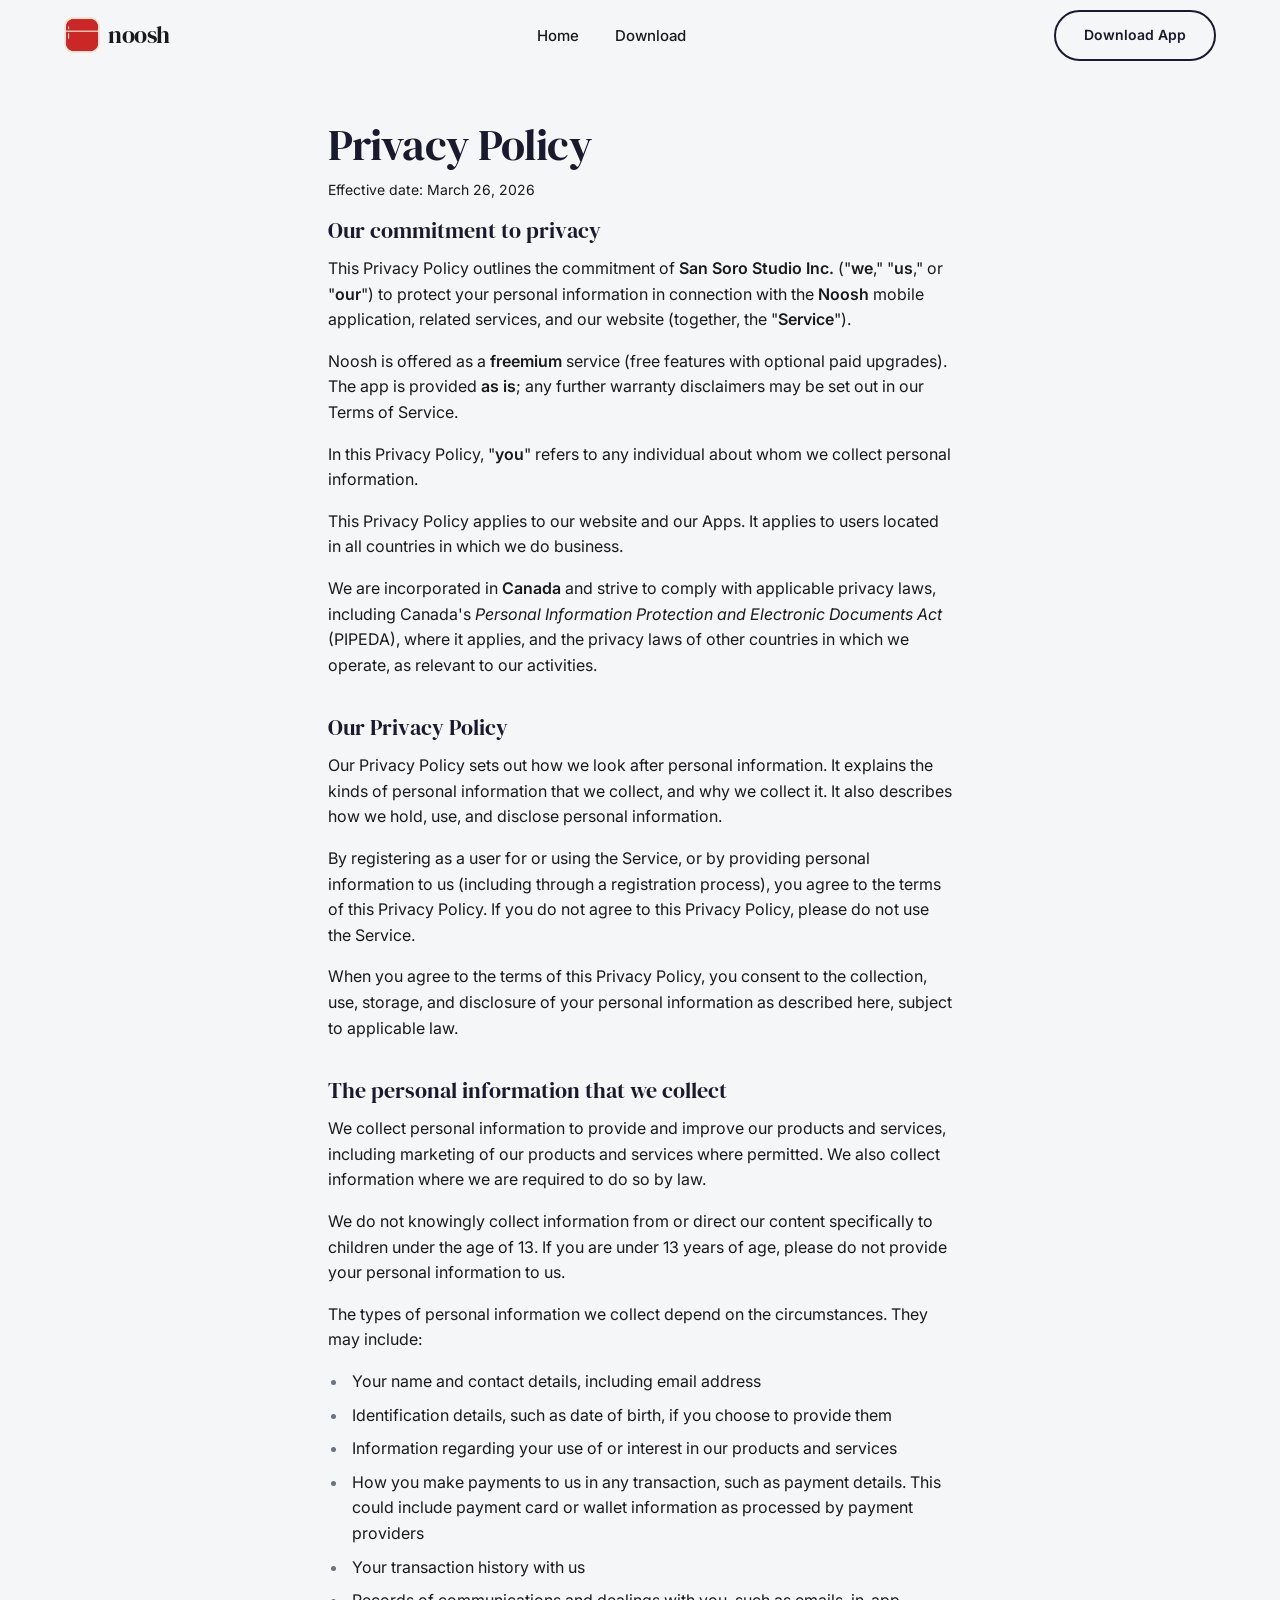
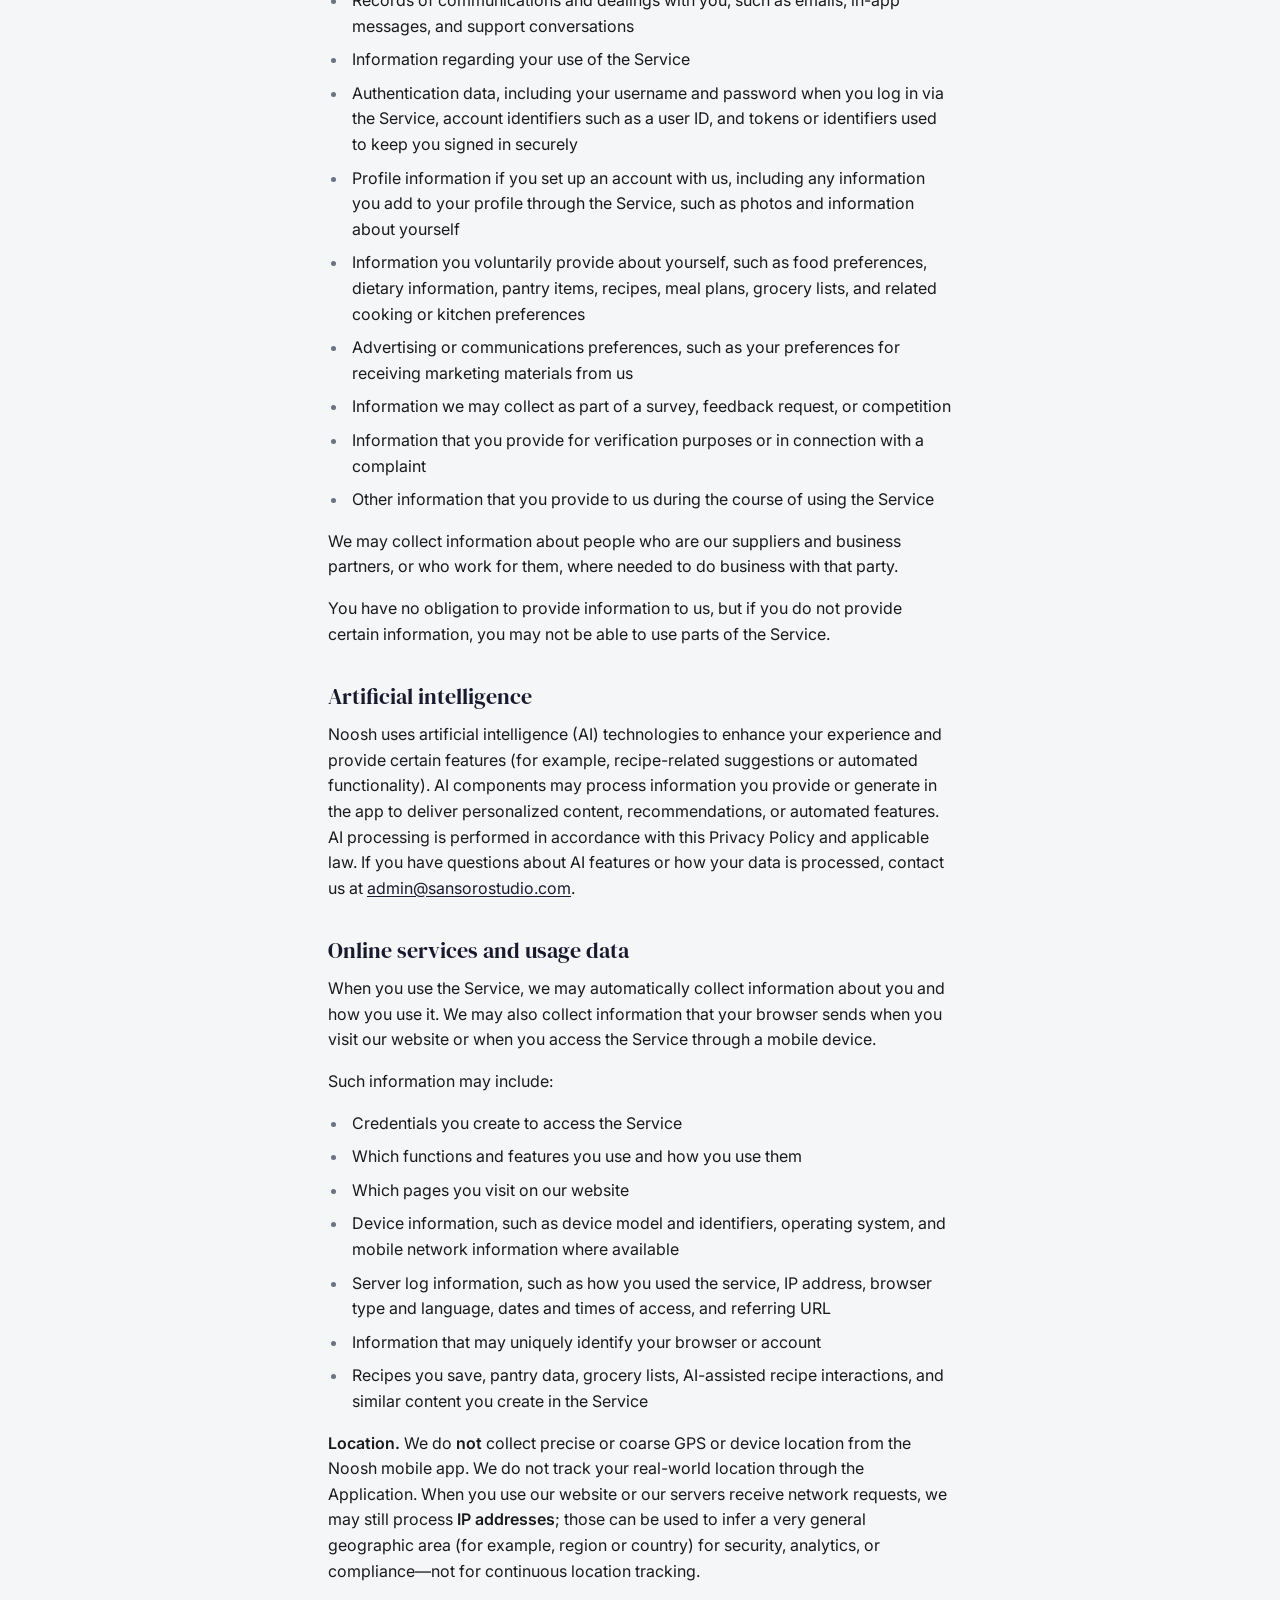
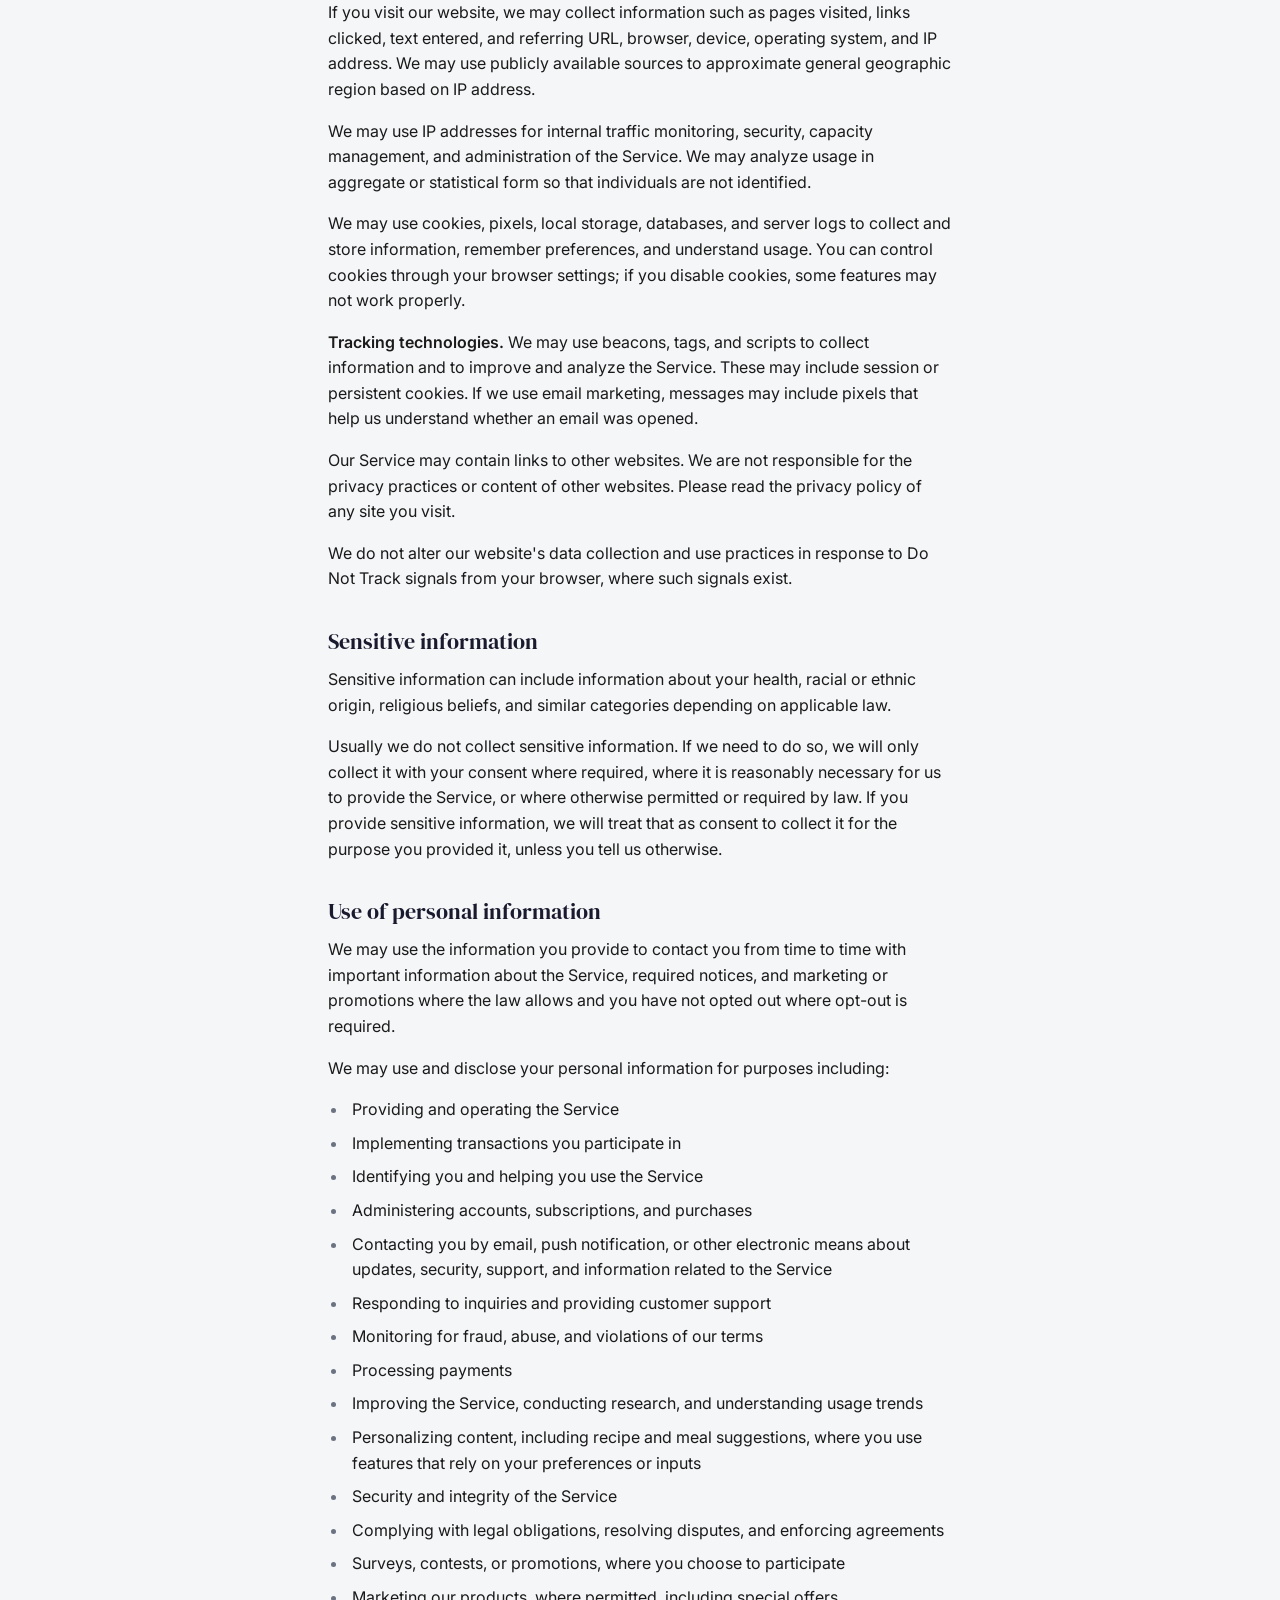
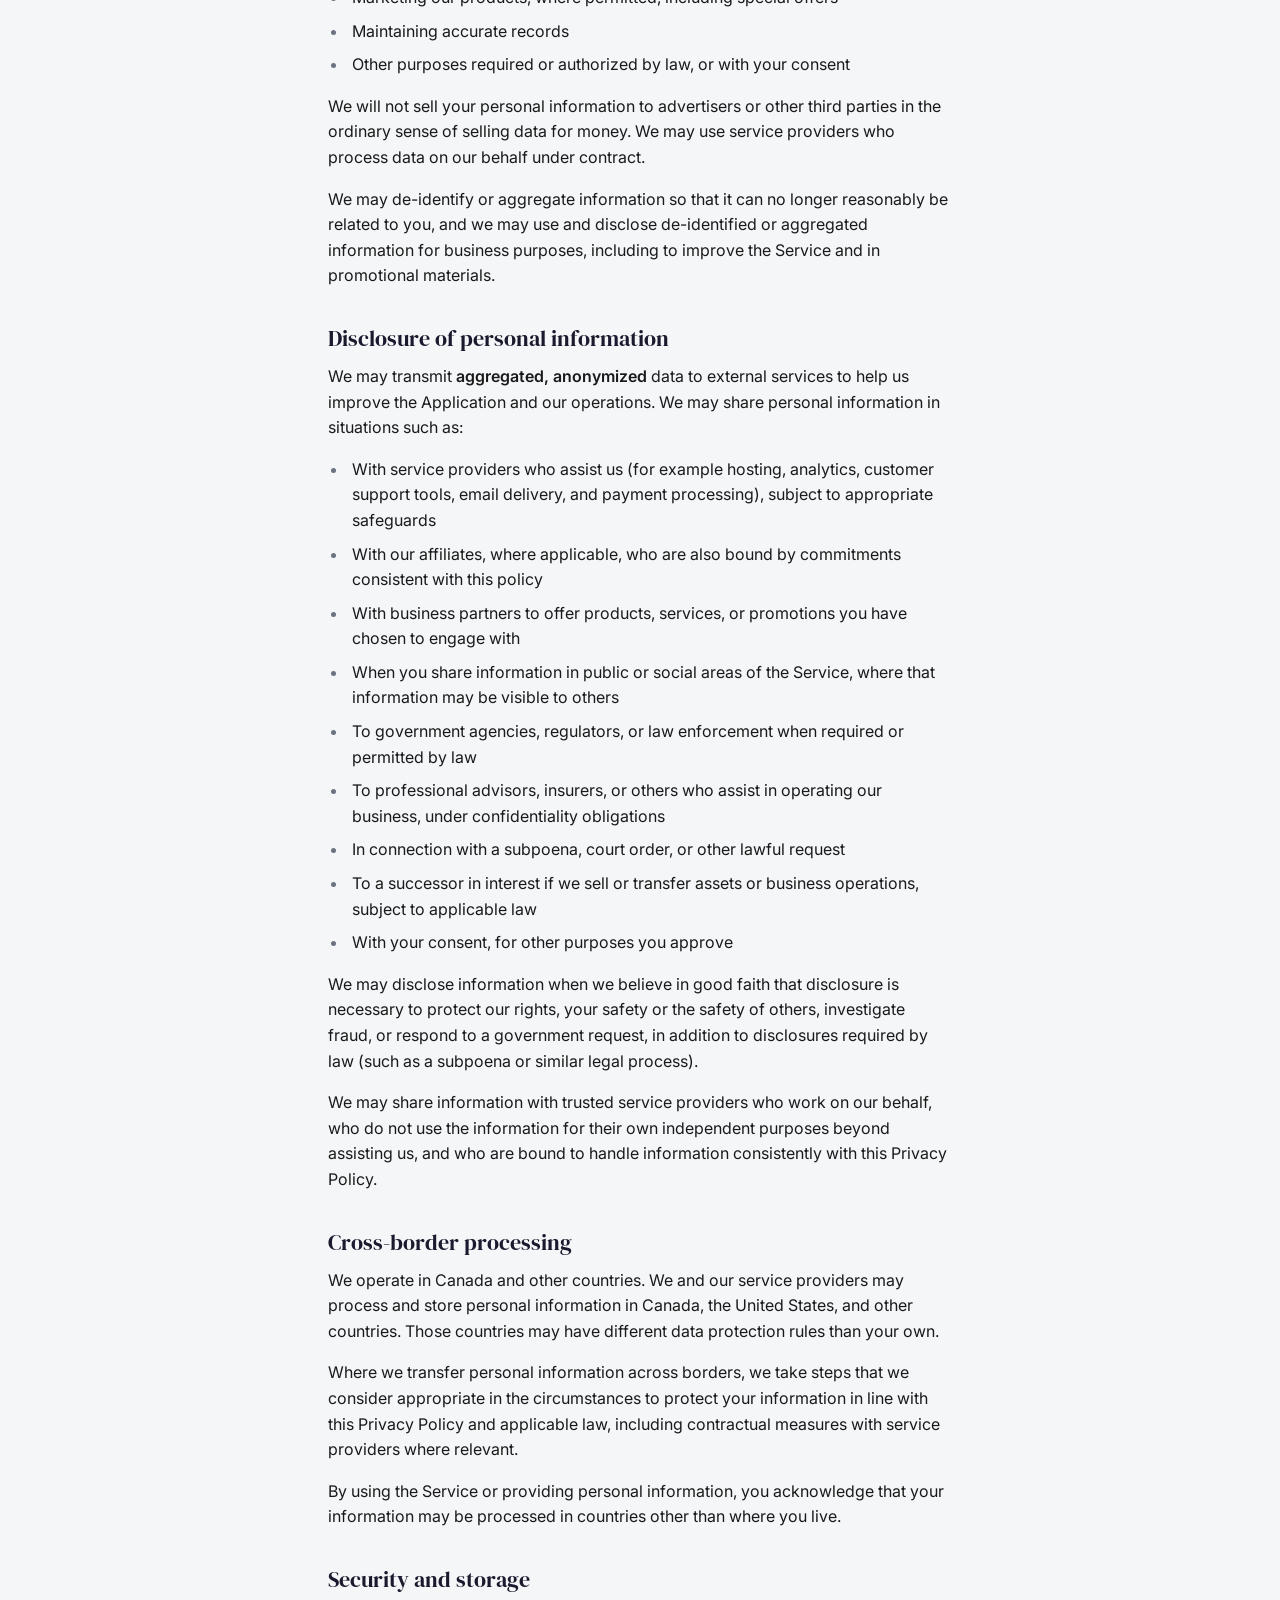
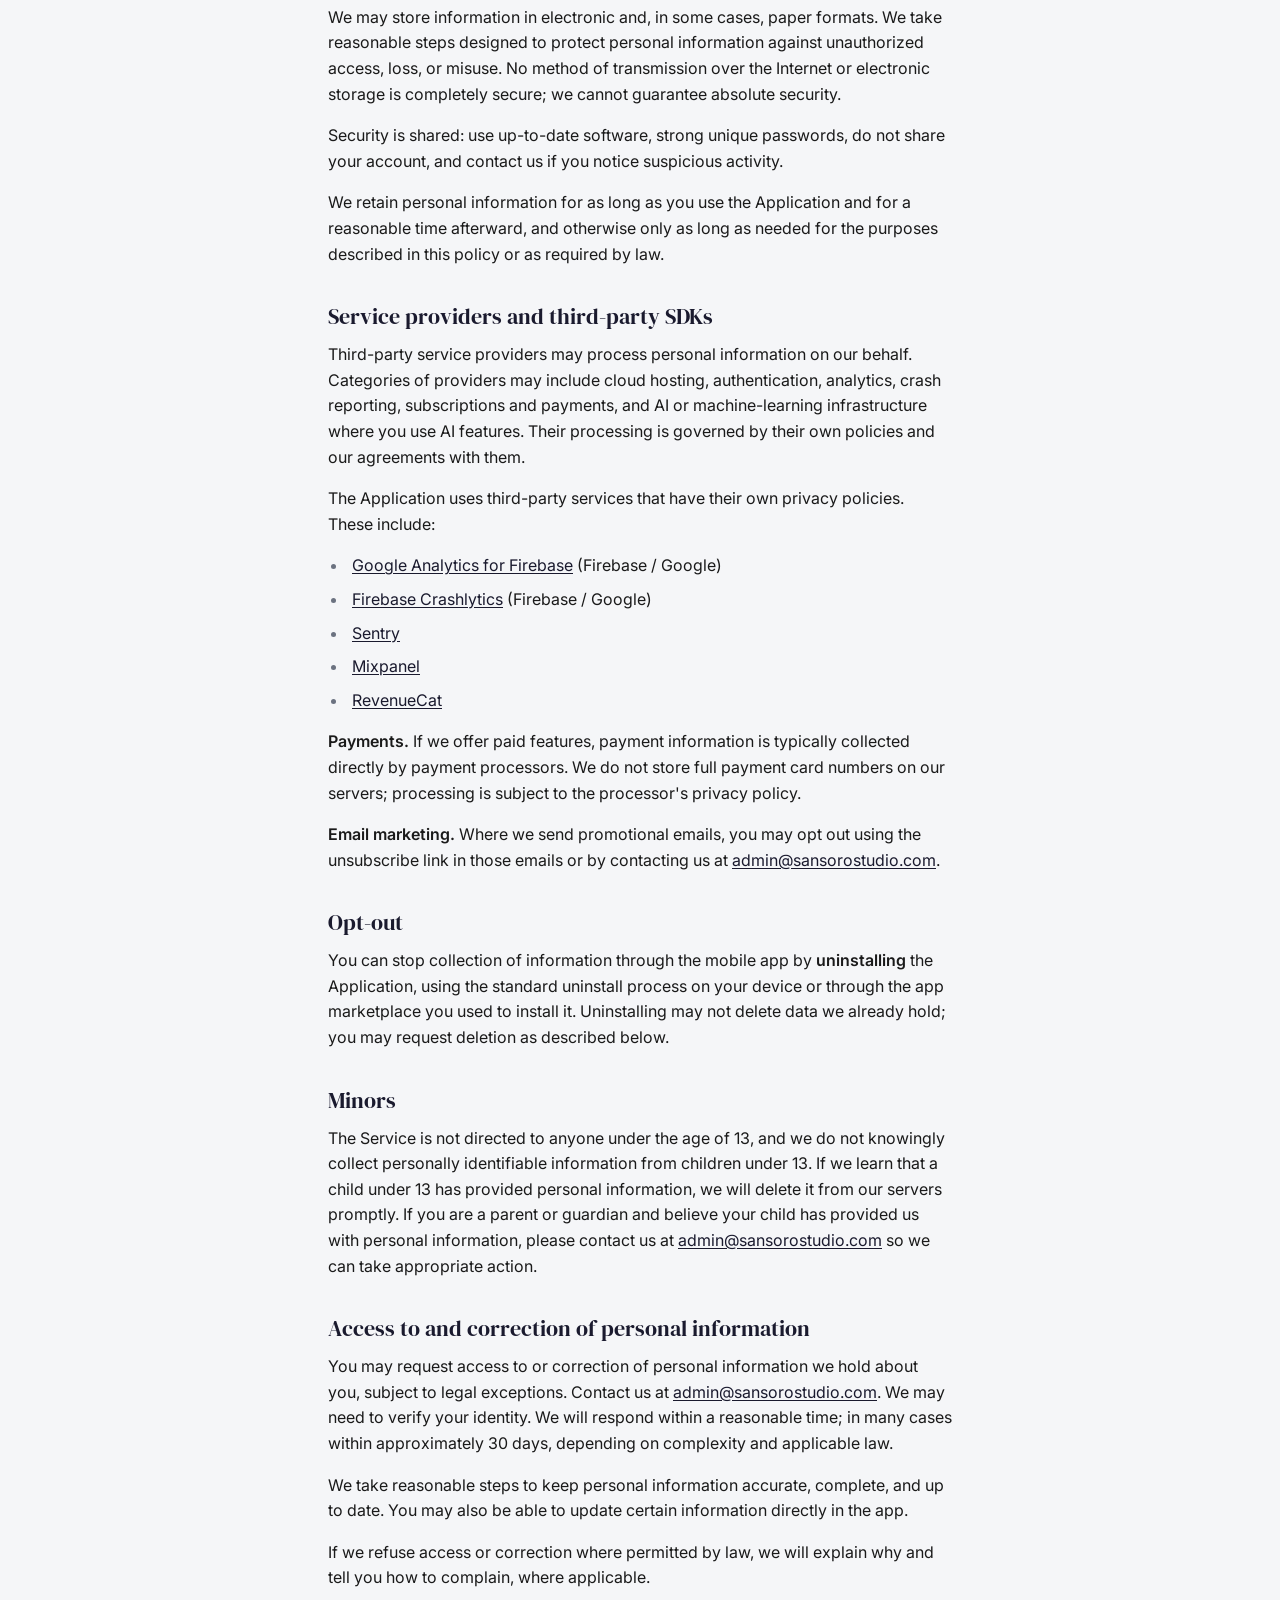
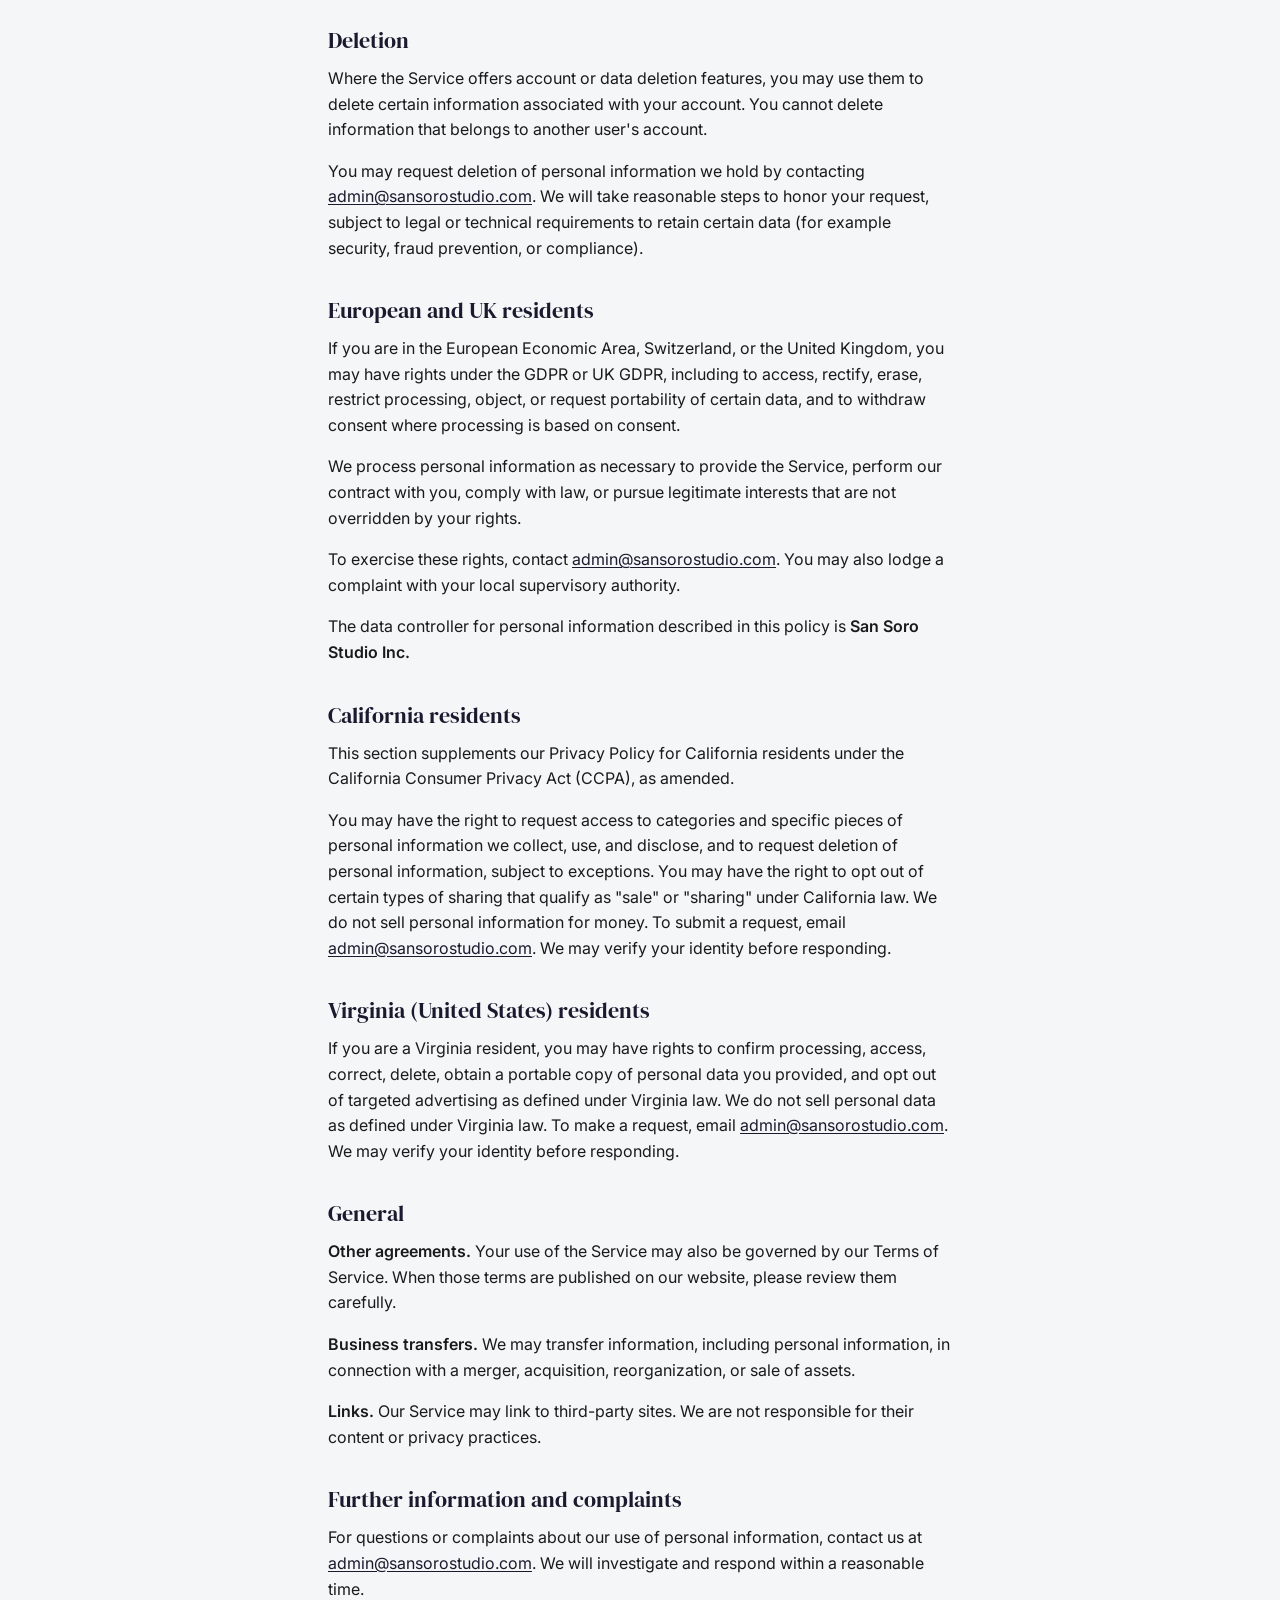
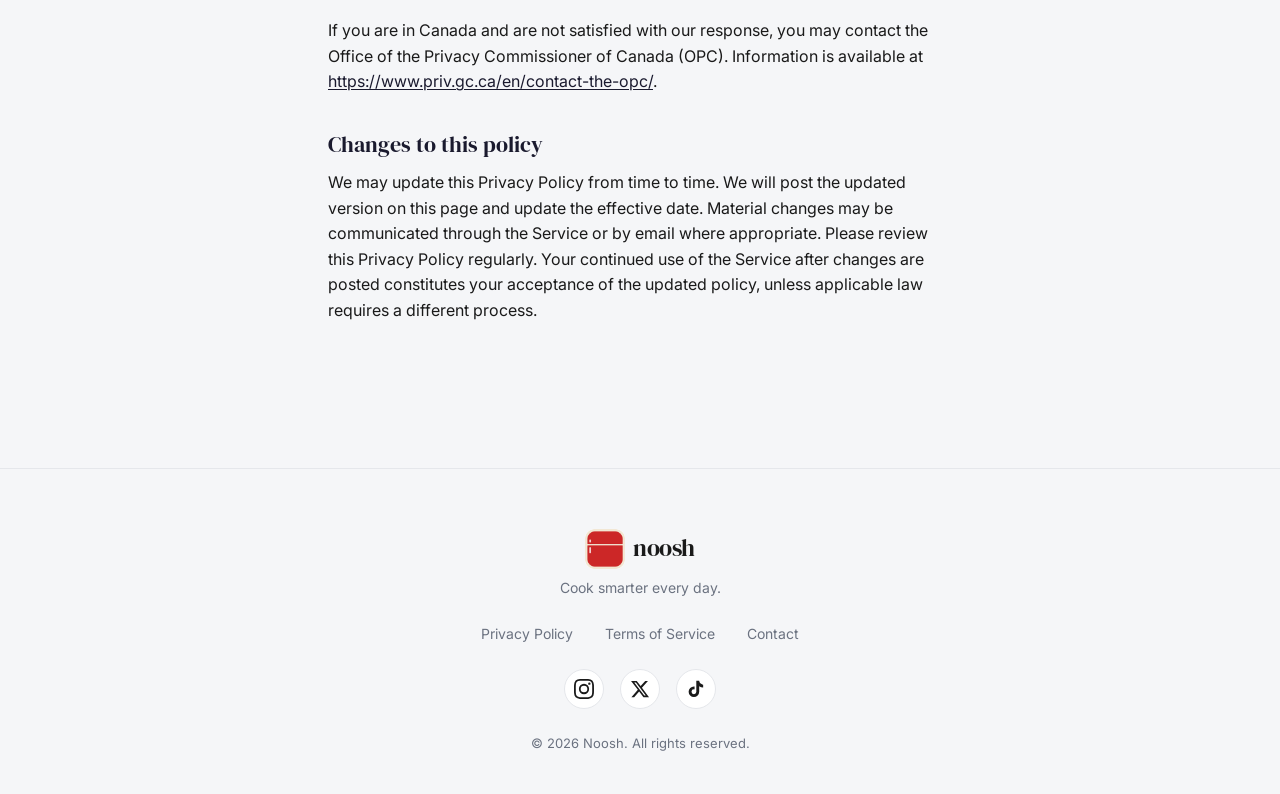
==== privacy.html @ dc6f4519 "added privacy" ====
<!DOCTYPE html>
<html lang="en">
<head>
  <meta charset="UTF-8">
  <meta name="viewport" content="width=device-width, initial-scale=1.0">
  <title>Privacy Policy — Noosh</title>
  <meta name="description" content="Privacy Policy for Noosh, the recipe manager and pantry tracker app operated by San Soro Studio Inc.">
  <meta name="robots" content="index,follow">
  <meta name="theme-color" content="#1a1a2e">

  <meta property="og:type" content="website">
  <meta property="og:title" content="Privacy Policy — Noosh">
  <meta property="og:description" content="How San Soro Studio Inc. collects, uses, and protects personal information for the Noosh app and website.">
  <meta property="og:url" content="https://noosh.app/privacy.html">
  <meta property="og:site_name" content="Noosh">

  <link rel="canonical" href="https://noosh.app/privacy.html">
  <link rel="icon" href="images/icon.png" type="image/png" sizes="any">
  <link rel="apple-touch-icon" href="images/icon.png">

  <link rel="preconnect" href="https://fonts.googleapis.com">
  <link rel="preconnect" href="https://fonts.gstatic.com" crossorigin>
  <link href="https://fonts.googleapis.com/css2?family=DM+Serif+Display:ital@0;1&family=Inter:wght@400;500;600;700&display=swap" rel="stylesheet">

  <link rel="stylesheet" href="css/styles.css">
</head>
<body class="legal-page">

  <header class="nav" id="nav">
    <div class="nav__container">
      <a href="index.html" class="nav__logo" aria-label="Noosh home">
        <img src="images/icon.png" alt="" class="nav__logo-img" width="36" height="36" decoding="async">
        <span class="nav__logo-text">noosh</span>
      </a>

      <nav class="nav__links" id="navLinks" aria-label="Main navigation">
        <a href="index.html" class="nav__link">Home</a>
        <a href="index.html#download" class="nav__link">Download</a>
      </nav>

      <a href="index.html#download" class="nav__cta btn btn--outline btn--pill">Download App</a>

      <button class="nav__hamburger" id="navHamburger" aria-label="Toggle menu" aria-expanded="false">
        <span></span>
        <span></span>
        <span></span>
      </button>
    </div>
  </header>

  <main class="legal-main">
    <article class="container legal-prose">
      <h1 class="legal-prose__title">Privacy Policy</h1>
      <p class="legal-prose__meta">Effective date: March 26, 2026</p>

      <h2>Our commitment to privacy</h2>
      <p>This Privacy Policy outlines the commitment of <strong>San Soro Studio Inc.</strong> ("<strong>we</strong>," "<strong>us</strong>," or "<strong>our</strong>") to protect your personal information in connection with the <strong>Noosh</strong> mobile application, related services, and our website (together, the "<strong>Service</strong>").</p>
      <p>Noosh is offered as a <strong>freemium</strong> service (free features with optional paid upgrades). The app is provided <strong>as is</strong>; any further warranty disclaimers may be set out in our Terms of Service.</p>
      <p>In this Privacy Policy, "<strong>you</strong>" refers to any individual about whom we collect personal information.</p>
      <p>This Privacy Policy applies to our website and our Apps. It applies to users located in all countries in which we do business.</p>
      <p>We are incorporated in <strong>Canada</strong> and strive to comply with applicable privacy laws, including Canada's <em>Personal Information Protection and Electronic Documents Act</em> (PIPEDA), where it applies, and the privacy laws of other countries in which we operate, as relevant to our activities.</p>

      <h2>Our Privacy Policy</h2>
      <p>Our Privacy Policy sets out how we look after personal information. It explains the kinds of personal information that we collect, and why we collect it. It also describes how we hold, use, and disclose personal information.</p>
      <p>By registering as a user for or using the Service, or by providing personal information to us (including through a registration process), you agree to the terms of this Privacy Policy. If you do not agree to this Privacy Policy, please do not use the Service.</p>
      <p>When you agree to the terms of this Privacy Policy, you consent to the collection, use, storage, and disclosure of your personal information as described here, subject to applicable law.</p>

      <h2>The personal information that we collect</h2>
      <p>We collect personal information to provide and improve our products and services, including marketing of our products and services where permitted. We also collect information where we are required to do so by law.</p>
      <p>We do not knowingly collect information from or direct our content specifically to children under the age of 13. If you are under 13 years of age, please do not provide your personal information to us.</p>
      <p>The types of personal information we collect depend on the circumstances. They may include:</p>
      <ul>
        <li>Your name and contact details, including email address</li>
        <li>Identification details, such as date of birth, if you choose to provide them</li>
        <li>Information regarding your use of or interest in our products and services</li>
        <li>How you make payments to us in any transaction, such as payment details. This could include payment card or wallet information as processed by payment providers</li>
        <li>Your transaction history with us</li>
        <li>Records of communications and dealings with you, such as emails, in-app messages, and support conversations</li>
        <li>Information regarding your use of the Service</li>
        <li>Authentication data, including your username and password when you log in via the Service, account identifiers such as a user ID, and tokens or identifiers used to keep you signed in securely</li>
        <li>Profile information if you set up an account with us, including any information you add to your profile through the Service, such as photos and information about yourself</li>
        <li>Information you voluntarily provide about yourself, such as food preferences, dietary information, pantry items, recipes, meal plans, grocery lists, and related cooking or kitchen preferences</li>
        <li>Advertising or communications preferences, such as your preferences for receiving marketing materials from us</li>
        <li>Information we may collect as part of a survey, feedback request, or competition</li>
        <li>Information that you provide for verification purposes or in connection with a complaint</li>
        <li>Other information that you provide to us during the course of using the Service</li>
      </ul>
      <p>We may collect information about people who are our suppliers and business partners, or who work for them, where needed to do business with that party.</p>
      <p>You have no obligation to provide information to us, but if you do not provide certain information, you may not be able to use parts of the Service.</p>

      <h2>Artificial intelligence</h2>
      <p>Noosh uses artificial intelligence (AI) technologies to enhance your experience and provide certain features (for example, recipe-related suggestions or automated functionality). AI components may process information you provide or generate in the app to deliver personalized content, recommendations, or automated features. AI processing is performed in accordance with this Privacy Policy and applicable law. If you have questions about AI features or how your data is processed, contact us at <a href="mailto:admin@sansorostudio.com">admin@sansorostudio.com</a>.</p>

      <h2>Online services and usage data</h2>
      <p>When you use the Service, we may automatically collect information about you and how you use it. We may also collect information that your browser sends when you visit our website or when you access the Service through a mobile device.</p>
      <p>Such information may include:</p>
      <ul>
        <li>Credentials you create to access the Service</li>
        <li>Which functions and features you use and how you use them</li>
        <li>Which pages you visit on our website</li>
        <li>Device information, such as device model and identifiers, operating system, and mobile network information where available</li>
        <li>Server log information, such as how you used the service, IP address, browser type and language, dates and times of access, and referring URL</li>
        <li>Information that may uniquely identify your browser or account</li>
        <li>Recipes you save, pantry data, grocery lists, AI-assisted recipe interactions, and similar content you create in the Service</li>
      </ul>
      <p><strong>Location.</strong> We do <strong>not</strong> collect precise or coarse GPS or device location from the Noosh mobile app. We do not track your real-world location through the Application. When you use our website or our servers receive network requests, we may still process <strong>IP addresses</strong>; those can be used to infer a very general geographic area (for example, region or country) for security, analytics, or compliance—not for continuous location tracking.</p>
      <p>If you visit our website, we may collect information such as pages visited, links clicked, text entered, and referring URL, browser, device, operating system, and IP address. We may use publicly available sources to approximate general geographic region based on IP address.</p>
      <p>We may use IP addresses for internal traffic monitoring, security, capacity management, and administration of the Service. We may analyze usage in aggregate or statistical form so that individuals are not identified.</p>
      <p>We may use cookies, pixels, local storage, databases, and server logs to collect and store information, remember preferences, and understand usage. You can control cookies through your browser settings; if you disable cookies, some features may not work properly.</p>
      <p><strong>Tracking technologies.</strong> We may use beacons, tags, and scripts to collect information and to improve and analyze the Service. These may include session or persistent cookies. If we use email marketing, messages may include pixels that help us understand whether an email was opened.</p>
      <p>Our Service may contain links to other websites. We are not responsible for the privacy practices or content of other websites. Please read the privacy policy of any site you visit.</p>
      <p>We do not alter our website's data collection and use practices in response to Do Not Track signals from your browser, where such signals exist.</p>

      <h2>Sensitive information</h2>
      <p>Sensitive information can include information about your health, racial or ethnic origin, religious beliefs, and similar categories depending on applicable law.</p>
      <p>Usually we do not collect sensitive information. If we need to do so, we will only collect it with your consent where required, where it is reasonably necessary for us to provide the Service, or where otherwise permitted or required by law. If you provide sensitive information, we will treat that as consent to collect it for the purpose you provided it, unless you tell us otherwise.</p>

      <h2>Use of personal information</h2>
      <p>We may use the information you provide to contact you from time to time with important information about the Service, required notices, and marketing or promotions where the law allows and you have not opted out where opt-out is required.</p>
      <p>We may use and disclose your personal information for purposes including:</p>
      <ul>
        <li>Providing and operating the Service</li>
        <li>Implementing transactions you participate in</li>
        <li>Identifying you and helping you use the Service</li>
        <li>Administering accounts, subscriptions, and purchases</li>
        <li>Contacting you by email, push notification, or other electronic means about updates, security, support, and information related to the Service</li>
        <li>Responding to inquiries and providing customer support</li>
        <li>Monitoring for fraud, abuse, and violations of our terms</li>
        <li>Processing payments</li>
        <li>Improving the Service, conducting research, and understanding usage trends</li>
        <li>Personalizing content, including recipe and meal suggestions, where you use features that rely on your preferences or inputs</li>
        <li>Security and integrity of the Service</li>
        <li>Complying with legal obligations, resolving disputes, and enforcing agreements</li>
        <li>Surveys, contests, or promotions, where you choose to participate</li>
        <li>Marketing our products, where permitted, including special offers</li>
        <li>Maintaining accurate records</li>
        <li>Other purposes required or authorized by law, or with your consent</li>
      </ul>
      <p>We will not sell your personal information to advertisers or other third parties in the ordinary sense of selling data for money. We may use service providers who process data on our behalf under contract.</p>
      <p>We may de-identify or aggregate information so that it can no longer reasonably be related to you, and we may use and disclose de-identified or aggregated information for business purposes, including to improve the Service and in promotional materials.</p>

      <h2>Disclosure of personal information</h2>
      <p>We may transmit <strong>aggregated, anonymized</strong> data to external services to help us improve the Application and our operations. We may share personal information in situations such as:</p>
      <ul>
        <li>With service providers who assist us (for example hosting, analytics, customer support tools, email delivery, and payment processing), subject to appropriate safeguards</li>
        <li>With our affiliates, where applicable, who are also bound by commitments consistent with this policy</li>
        <li>With business partners to offer products, services, or promotions you have chosen to engage with</li>
        <li>When you share information in public or social areas of the Service, where that information may be visible to others</li>
        <li>To government agencies, regulators, or law enforcement when required or permitted by law</li>
        <li>To professional advisors, insurers, or others who assist in operating our business, under confidentiality obligations</li>
        <li>In connection with a subpoena, court order, or other lawful request</li>
        <li>To a successor in interest if we sell or transfer assets or business operations, subject to applicable law</li>
        <li>With your consent, for other purposes you approve</li>
      </ul>
      <p>We may disclose information when we believe in good faith that disclosure is necessary to protect our rights, your safety or the safety of others, investigate fraud, or respond to a government request, in addition to disclosures required by law (such as a subpoena or similar legal process).</p>
      <p>We may share information with trusted service providers who work on our behalf, who do not use the information for their own independent purposes beyond assisting us, and who are bound to handle information consistently with this Privacy Policy.</p>

      <h2>Cross-border processing</h2>
      <p>We operate in Canada and other countries. We and our service providers may process and store personal information in Canada, the United States, and other countries. Those countries may have different data protection rules than your own.</p>
      <p>Where we transfer personal information across borders, we take steps that we consider appropriate in the circumstances to protect your information in line with this Privacy Policy and applicable law, including contractual measures with service providers where relevant.</p>
      <p>By using the Service or providing personal information, you acknowledge that your information may be processed in countries other than where you live.</p>

      <h2>Security and storage</h2>
      <p>We may store information in electronic and, in some cases, paper formats. We take reasonable steps designed to protect personal information against unauthorized access, loss, or misuse. No method of transmission over the Internet or electronic storage is completely secure; we cannot guarantee absolute security.</p>
      <p>Security is shared: use up-to-date software, strong unique passwords, do not share your account, and contact us if you notice suspicious activity.</p>
      <p>We retain personal information for as long as you use the Application and for a reasonable time afterward, and otherwise only as long as needed for the purposes described in this policy or as required by law.</p>

      <h2>Service providers and third-party SDKs</h2>
      <p>Third-party service providers may process personal information on our behalf. Categories of providers may include cloud hosting, authentication, analytics, crash reporting, subscriptions and payments, and AI or machine-learning infrastructure where you use AI features. Their processing is governed by their own policies and our agreements with them.</p>
      <p>The Application uses third-party services that have their own privacy policies. These include:</p>
      <ul>
        <li><a href="https://firebase.google.com/support/privacy" rel="noopener noreferrer">Google Analytics for Firebase</a> (Firebase / Google)</li>
        <li><a href="https://firebase.google.com/support/privacy" rel="noopener noreferrer">Firebase Crashlytics</a> (Firebase / Google)</li>
        <li><a href="https://sentry.io/privacy/" rel="noopener noreferrer">Sentry</a></li>
        <li><a href="https://mixpanel.com/legal/privacy-policy/" rel="noopener noreferrer">Mixpanel</a></li>
        <li><a href="https://www.revenuecat.com/privacy" rel="noopener noreferrer">RevenueCat</a></li>
      </ul>
      <p><strong>Payments.</strong> If we offer paid features, payment information is typically collected directly by payment processors. We do not store full payment card numbers on our servers; processing is subject to the processor's privacy policy.</p>
      <p><strong>Email marketing.</strong> Where we send promotional emails, you may opt out using the unsubscribe link in those emails or by contacting us at <a href="mailto:admin@sansorostudio.com">admin@sansorostudio.com</a>.</p>

      <h2>Opt-out</h2>
      <p>You can stop collection of information through the mobile app by <strong>uninstalling</strong> the Application, using the standard uninstall process on your device or through the app marketplace you used to install it. Uninstalling may not delete data we already hold; you may request deletion as described below.</p>

      <h2>Minors</h2>
      <p>The Service is not directed to anyone under the age of 13, and we do not knowingly collect personally identifiable information from children under 13. If we learn that a child under 13 has provided personal information, we will delete it from our servers promptly. If you are a parent or guardian and believe your child has provided us with personal information, please contact us at <a href="mailto:admin@sansorostudio.com">admin@sansorostudio.com</a> so we can take appropriate action.</p>

      <h2>Access to and correction of personal information</h2>
      <p>You may request access to or correction of personal information we hold about you, subject to legal exceptions. Contact us at <a href="mailto:admin@sansorostudio.com">admin@sansorostudio.com</a>. We may need to verify your identity. We will respond within a reasonable time; in many cases within approximately 30 days, depending on complexity and applicable law.</p>
      <p>We take reasonable steps to keep personal information accurate, complete, and up to date. You may also be able to update certain information directly in the app.</p>
      <p>If we refuse access or correction where permitted by law, we will explain why and tell you how to complain, where applicable.</p>

      <h2>Deletion</h2>
      <p>Where the Service offers account or data deletion features, you may use them to delete certain information associated with your account. You cannot delete information that belongs to another user's account.</p>
      <p>You may request deletion of personal information we hold by contacting <a href="mailto:admin@sansorostudio.com">admin@sansorostudio.com</a>. We will take reasonable steps to honor your request, subject to legal or technical requirements to retain certain data (for example security, fraud prevention, or compliance).</p>

      <h2>European and UK residents</h2>
      <p>If you are in the European Economic Area, Switzerland, or the United Kingdom, you may have rights under the GDPR or UK GDPR, including to access, rectify, erase, restrict processing, object, or request portability of certain data, and to withdraw consent where processing is based on consent.</p>
      <p>We process personal information as necessary to provide the Service, perform our contract with you, comply with law, or pursue legitimate interests that are not overridden by your rights.</p>
      <p>To exercise these rights, contact <a href="mailto:admin@sansorostudio.com">admin@sansorostudio.com</a>. You may also lodge a complaint with your local supervisory authority.</p>
      <p>The data controller for personal information described in this policy is <strong>San Soro Studio Inc.</strong></p>

      <h2>California residents</h2>
      <p>This section supplements our Privacy Policy for California residents under the California Consumer Privacy Act (CCPA), as amended.</p>
      <p>You may have the right to request access to categories and specific pieces of personal information we collect, use, and disclose, and to request deletion of personal information, subject to exceptions. You may have the right to opt out of certain types of sharing that qualify as "sale" or "sharing" under California law. We do not sell personal information for money. To submit a request, email <a href="mailto:admin@sansorostudio.com">admin@sansorostudio.com</a>. We may verify your identity before responding.</p>

      <h2>Virginia (United States) residents</h2>
      <p>If you are a Virginia resident, you may have rights to confirm processing, access, correct, delete, obtain a portable copy of personal data you provided, and opt out of targeted advertising as defined under Virginia law. We do not sell personal data as defined under Virginia law. To make a request, email <a href="mailto:admin@sansorostudio.com">admin@sansorostudio.com</a>. We may verify your identity before responding.</p>

      <h2>General</h2>
      <p><strong>Other agreements.</strong> Your use of the Service may also be governed by our Terms of Service. When those terms are published on our website, please review them carefully.</p>
      <p><strong>Business transfers.</strong> We may transfer information, including personal information, in connection with a merger, acquisition, reorganization, or sale of assets.</p>
      <p><strong>Links.</strong> Our Service may link to third-party sites. We are not responsible for their content or privacy practices.</p>

      <h2>Further information and complaints</h2>
      <p>For questions or complaints about our use of personal information, contact us at <a href="mailto:admin@sansorostudio.com">admin@sansorostudio.com</a>. We will investigate and respond within a reasonable time.</p>
      <p>If you are in Canada and are not satisfied with our response, you may contact the Office of the Privacy Commissioner of Canada (OPC). Information is available at <a href="https://www.priv.gc.ca/en/contact-the-opc/" rel="noopener noreferrer">https://www.priv.gc.ca/en/contact-the-opc/</a>.</p>

      <h2>Changes to this policy</h2>
      <p>We may update this Privacy Policy from time to time. We will post the updated version on this page and update the effective date. Material changes may be communicated through the Service or by email where appropriate. Please review this Privacy Policy regularly. Your continued use of the Service after changes are posted constitutes your acceptance of the updated policy, unless applicable law requires a different process.</p>
    </article>
  </main>

  <footer class="footer">
    <div class="container footer__container">
      <div class="footer__brand">
        <a href="index.html" class="nav__logo nav__logo--footer" aria-label="Noosh home">
          <img src="images/icon.png" alt="" class="nav__logo-img" width="40" height="40" decoding="async">
          <span class="nav__logo-text">noosh</span>
        </a>
        <p class="footer__tagline">Cook smarter every day.</p>
      </div>
      <div class="footer__links">
        <a href="privacy.html" class="footer__link">Privacy Policy</a>
        <a href="#" class="footer__link">Terms of Service</a>
        <a href="mailto:hello@noosh.app" class="footer__link">Contact</a>
      </div>
      <div class="footer__social">
        <a href="#" class="footer__social-link" aria-label="Instagram">
          <svg width="20" height="20" viewBox="0 0 24 24" fill="currentColor"><path d="M12 2.163c3.204 0 3.584.012 4.85.07 3.252.148 4.771 1.691 4.919 4.919.058 1.265.069 1.645.069 4.849 0 3.205-.012 3.584-.069 4.849-.149 3.225-1.664 4.771-4.919 4.919-1.266.058-1.644.07-4.85.07-3.204 0-3.584-.012-4.849-.07-3.26-.149-4.771-1.699-4.919-4.92-.058-1.265-.07-1.644-.07-4.849 0-3.204.013-3.583.07-4.849.149-3.227 1.664-4.771 4.919-4.919 1.266-.057 1.645-.069 4.849-.069zM12 0C8.741 0 8.333.014 7.053.072 2.695.272.273 2.69.073 7.052.014 8.333 0 8.741 0 12c0 3.259.014 3.668.072 4.948.2 4.358 2.618 6.78 6.98 6.98C8.333 23.986 8.741 24 12 24c3.259 0 3.668-.014 4.948-.072 4.354-.2 6.782-2.618 6.979-6.98.059-1.28.073-1.689.073-4.948 0-3.259-.014-3.667-.072-4.947-.196-4.354-2.617-6.78-6.979-6.98C15.668.014 15.259 0 12 0zm0 5.838a6.162 6.162 0 100 12.324 6.162 6.162 0 000-12.324zM12 16a4 4 0 110-8 4 4 0 010 8zm6.406-11.845a1.44 1.44 0 100 2.881 1.44 1.44 0 000-2.881z"/></svg>
        </a>
        <a href="#" class="footer__social-link" aria-label="Twitter">
          <svg width="20" height="20" viewBox="0 0 24 24" fill="currentColor"><path d="M18.244 2.25h3.308l-7.227 8.26 8.502 11.24H16.17l-5.214-6.817L4.99 21.75H1.68l7.73-8.835L1.254 2.25H8.08l4.713 6.231zm-1.161 17.52h1.833L7.084 4.126H5.117z"/></svg>
        </a>
        <a href="#" class="footer__social-link" aria-label="TikTok">
          <svg width="20" height="20" viewBox="0 0 24 24" fill="currentColor"><path d="M19.59 6.69a4.83 4.83 0 01-3.77-4.25V2h-3.45v13.67a2.89 2.89 0 01-2.88 2.5 2.89 2.89 0 01-2.89-2.89 2.89 2.89 0 012.89-2.89c.28 0 .54.04.79.1v-3.5a6.37 6.37 0 00-.79-.05A6.34 6.34 0 003.15 15.2a6.34 6.34 0 006.34 6.34 6.34 6.34 0 006.34-6.34V8.73a8.19 8.19 0 004.76 1.52V6.79a4.83 4.83 0 01-1-.1z"/></svg>
        </a>
      </div>
      <p class="footer__copy">&copy; 2026 Noosh. All rights reserved.</p>
    </div>
  </footer>

  <script src="js/main.js"></script>
</body>
</html>
---- css/styles.css ----
/* ========================================
   NOOSH LANDING PAGE
   ======================================== */

:root {
  --color-primary: #1a1a2e;
  --color-accent: #c9b8ff;
  --color-accent-light: #e8e0ff;
  --color-accent-bg: #ede7f9;
  --color-bg: #f5f6f8;
  --color-bg-white: #ffffff;
  --color-text: #1a1a1a;
  --color-text-muted: #6b7280;
  --color-border: #e5e7eb;

  --font-display: 'DM Serif Display', Georgia, serif;
  --font-body: 'Inter', system-ui, -apple-system, sans-serif;

  --nav-height: 72px;
  --container-max: 1200px;
  --container-pad: 24px;
  --section-pad: 120px;

  --radius-sm: 8px;
  --radius-md: 16px;
  --radius-lg: 24px;
  --radius-pill: 999px;
  --radius-phone: 36px;

  --shadow-sm: 0 1px 3px rgba(0, 0, 0, 0.06);
  --shadow-md: 0 4px 20px rgba(0, 0, 0, 0.08);
  --shadow-lg: 0 12px 40px rgba(0, 0, 0, 0.12);
  --shadow-phone: 0 20px 60px rgba(0, 0, 0, 0.15);
}

/* ===== RESET ===== */
*,
*::before,
*::after {
  margin: 0;
  padding: 0;
  box-sizing: border-box;
}

html {
  scroll-behavior: smooth;
  -webkit-text-size-adjust: 100%;
}

body {
  font-family: var(--font-body);
  font-size: 16px;
  line-height: 1.6;
  color: var(--color-text);
  background-color: var(--color-bg);
  overflow-x: hidden;
  -webkit-font-smoothing: antialiased;
  -moz-osx-font-smoothing: grayscale;
}

img {
  max-width: 100%;
  height: auto;
  display: block;
}

a {
  text-decoration: none;
  color: inherit;
}

ul, ol {
  list-style: none;
}

/* ===== UTILITIES ===== */
.container {
  max-width: var(--container-max);
  margin: 0 auto;
  padding: 0 var(--container-pad);
}

.section-title {
  font-family: var(--font-display);
  font-size: clamp(2rem, 5vw, 3.5rem);
  font-weight: 400;
  line-height: 1.1;
  letter-spacing: -0.02em;
}

.section-title--large {
  font-size: clamp(2.5rem, 6vw, 4rem);
}

.section-title--italic {
  font-style: italic;
}

/* ===== BUTTONS ===== */
.btn {
  display: inline-flex;
  align-items: center;
  justify-content: center;
  gap: 8px;
  font-family: var(--font-body);
  font-size: 14px;
  font-weight: 600;
  padding: 12px 28px;
  border: 2px solid transparent;
  border-radius: var(--radius-sm);
  cursor: pointer;
  transition: all 0.3s ease;
  white-space: nowrap;
}

.btn--pill {
  border-radius: var(--radius-pill);
}

.btn--primary {
  background: var(--color-primary);
  color: #fff;
  border-color: var(--color-primary);
}

.btn--primary:hover {
  background: #2d2d4e;
  border-color: #2d2d4e;
  transform: translateY(-1px);
  box-shadow: var(--shadow-md);
}

.btn--outline {
  background: transparent;
  color: var(--color-primary);
  border-color: var(--color-primary);
}

.btn--outline:hover {
  background: var(--color-primary);
  color: #fff;
}

.btn--sm {
  font-size: 13px;
  padding: 8px 20px;
}

.btn--lg {
  font-size: 16px;
  padding: 16px 36px;
}

.btn__icon {
  flex-shrink: 0;
}

/* ===== PHONE MOCKUP ===== */
.phone-mockup {
  position: relative;
  width: 260px;
  aspect-ratio: 9 / 19.5;
  background: #1a1a1a;
  border-radius: var(--radius-phone);
  padding: 12px;
  box-shadow: var(--shadow-phone);
  flex-shrink: 0;
}

.phone-mockup__screen {
  position: relative;
  width: 100%;
  height: 100%;
  background: var(--color-bg);
  border-radius: calc(var(--radius-phone) - 8px);
  display: flex;
  align-items: center;
  justify-content: center;
  overflow: hidden;
}

.phone-mockup__screen::before {
  content: '';
  position: absolute;
  top: 0;
  left: 50%;
  transform: translateX(-50%);
  width: 100px;
  height: 28px;
  background: #1a1a1a;
  border-radius: 0 0 18px 18px;
  z-index: 1;
}

.phone-mockup__placeholder {
  font-family: var(--font-body);
  font-size: 14px;
  font-weight: 500;
  color: var(--color-text-muted);
  text-align: center;
  margin-top: 20px;
}

.phone-mockup--tilted {
  transform: rotate(-5deg);
}

.phone-mockup--sm {
  width: 200px;
}

.phone-mockup--front {
  width: 280px;
  z-index: 2;
}

/* ===== APP SCREENSHOTS ===== */
.app-screenshot {
  display: block;
  max-width: 340px;
  width: 100%;
  height: auto;
  border-radius: var(--radius-md);
  filter: drop-shadow(0 16px 48px rgba(0, 0, 0, 0.10));
}

.app-screenshot--hero {
  max-width: 380px;
  transform: rotate(-3deg);
  transition: transform 0.4s ease;
}

.app-screenshot--hero:hover {
  transform: rotate(0deg) scale(1.02);
}

.app-screenshot--center {
  max-width: 360px;
}

.app-screenshot--cta-front {
  max-width: 320px;
  z-index: 2;
  filter: drop-shadow(0 20px 60px rgba(0, 0, 0, 0.15));
}

.app-screenshot--cta-side {
  max-width: 260px;
  opacity: 0.85;
  transform: scale(0.9);
}

/* ===== NAVIGATION ===== */
.nav {
  position: fixed;
  top: 0;
  left: 0;
  right: 0;
  z-index: 1000;
  height: var(--nav-height);
  background: rgba(245, 246, 248, 0.85);
  backdrop-filter: blur(20px);
  -webkit-backdrop-filter: blur(20px);
  border-bottom: 1px solid transparent;
  transition: border-color 0.3s ease, background 0.3s ease;
}

.nav--scrolled {
  border-bottom-color: var(--color-border);
  background: rgba(245, 246, 248, 0.95);
}

.nav__container {
  max-width: var(--container-max);
  margin: 0 auto;
  padding: 0 var(--container-pad);
  height: 100%;
  display: flex;
  align-items: center;
  justify-content: space-between;
}

.nav__logo {
  display: flex;
  align-items: center;
  gap: 8px;
  font-family: var(--font-display);
  font-size: 24px;
  font-weight: 400;
  letter-spacing: -0.02em;
  z-index: 1001;
}

.nav__logo-img {
  width: 36px;
  height: 36px;
  border-radius: 22%;
  flex-shrink: 0;
  object-fit: cover;
}

.nav__logo--footer .nav__logo-img {
  width: 40px;
  height: 40px;
}

.nav__links {
  display: flex;
  align-items: center;
  gap: 36px;
}

.nav__link {
  font-size: 15px;
  font-weight: 500;
  color: var(--color-text);
  transition: color 0.2s ease;
  position: relative;
}

.nav__link::after {
  content: '';
  position: absolute;
  bottom: -4px;
  left: 0;
  width: 0;
  height: 2px;
  background: var(--color-primary);
  transition: width 0.3s ease;
}

.nav__link:hover::after {
  width: 100%;
}

.nav__cta {
  font-size: 14px;
}

.nav__hamburger {
  display: none;
  flex-direction: column;
  gap: 5px;
  background: none;
  border: none;
  cursor: pointer;
  padding: 4px;
  z-index: 1001;
}

.nav__hamburger span {
  display: block;
  width: 24px;
  height: 2px;
  background: var(--color-primary);
  border-radius: 2px;
  transition: all 0.3s ease;
}

.nav__hamburger.active span:nth-child(1) {
  transform: rotate(45deg) translate(5px, 5px);
}

.nav__hamburger.active span:nth-child(2) {
  opacity: 0;
}

.nav__hamburger.active span:nth-child(3) {
  transform: rotate(-45deg) translate(5px, -5px);
}

/* ===== HERO ===== */
.hero {
  position: relative;
  padding-top: calc(var(--nav-height) + 60px);
  padding-bottom: var(--section-pad);
  overflow: hidden;
  min-height: 100vh;
  display: flex;
  align-items: center;
}

.hero__bg-accent {
  position: absolute;
  bottom: 0;
  left: 0;
  right: 0;
  height: 40%;
  background: var(--color-accent-light);
  border-radius: 0;
  opacity: 0.4;
}

.hero__wave {
  position: absolute;
  bottom: -1px;
  left: 0;
  width: 100%;
  height: 120px;
}

.hero__grid {
  position: relative;
  display: grid;
  grid-template-columns: 1fr 1fr;
  gap: 60px;
  align-items: center;
}

.hero__content {
  max-width: 560px;
}

.hero__title {
  font-family: var(--font-display);
  font-size: clamp(3rem, 7vw, 5.5rem);
  font-weight: 400;
  line-height: 1.0;
  letter-spacing: -0.03em;
  margin-bottom: 24px;
}

.hero__title-line {
  display: block;
}

.hero__title-italic {
  font-style: italic;
  color: var(--color-text);
}

.hero__subtitle {
  font-size: 17px;
  line-height: 1.7;
  color: var(--color-text-muted);
  margin-bottom: 36px;
  max-width: 440px;
}

.hero__actions {
  margin-bottom: 16px;
  display: inline-flex;
  flex-direction: column;
  align-items: center;
  gap: 14px;
}

.hero__available {
  font-size: 13px;
  color: var(--color-text-muted);
  font-weight: 500;
  margin: 0;
}

.hero__mockup {
  display: flex;
  justify-content: center;
  align-items: center;
}

/* ===== FEATURES ===== */
.features {
  padding: var(--section-pad) 0;
  background: var(--color-bg);
}

.features__header {
  display: grid;
  grid-template-columns: 1fr 1fr;
  gap: 60px;
  align-items: start;
  margin-bottom: 80px;
}

.features__header-text {
  font-size: 16px;
  line-height: 1.7;
  color: var(--color-text-muted);
  margin: 20px 0 28px;
  max-width: 360px;
}

.features__header-right {
  text-align: right;
}

.features__tagline {
  font-family: var(--font-display);
  font-size: clamp(1.5rem, 3vw, 2.2rem);
  font-style: italic;
  font-weight: 400;
  line-height: 1.2;
  margin-bottom: 16px;
}

.features__social-proof {
  font-size: 14px;
  color: var(--color-text-muted);
  margin-bottom: 12px;
}

.features__avatars {
  display: flex;
  align-items: center;
  justify-content: flex-end;
  gap: 0;
}

.features__avatar {
  width: 36px;
  height: 36px;
  border-radius: 50%;
  background: var(--color-accent);
  border: 3px solid var(--color-bg);
  margin-left: -10px;
}

.features__avatar:first-child {
  margin-left: 0;
}

.features__avatar:nth-child(2) { background: #ffc9b8; }
.features__avatar:nth-child(3) { background: #b8e0ff; }
.features__avatar:nth-child(4) { background: #c9ffb8; }

.features__avatar-count {
  display: inline-flex;
  align-items: center;
  justify-content: center;
  width: 36px;
  height: 36px;
  border-radius: 50%;
  background: var(--color-primary);
  color: #fff;
  font-size: 11px;
  font-weight: 700;
  margin-left: -10px;
  border: 3px solid var(--color-bg);
}

.features__phone-center {
  display: flex;
  justify-content: center;
  margin-bottom: 80px;
}

.features__cards {
  display: grid;
  grid-template-columns: repeat(4, 1fr);
  gap: 20px;
}

/* ===== FEATURE CARD ===== */
.feature-card {
  background: var(--color-bg-white);
  border-radius: var(--radius-lg);
  overflow: hidden;
  transition: transform 0.3s ease, box-shadow 0.3s ease;
  box-shadow: var(--shadow-sm);
  display: flex;
  flex-direction: column;
}

.feature-card:hover {
  transform: translateY(-4px);
  box-shadow: var(--shadow-md);
}

.feature-card__image {
  aspect-ratio: 3 / 4;
  background: linear-gradient(135deg, var(--color-accent-light) 0%, var(--color-accent-bg) 100%);
  display: flex;
  align-items: flex-start;
  justify-content: center;
  overflow: hidden;
  padding: 16px 16px 0;
}

.feature-card__image picture {
  display: contents;
}

.feature-card__img {
  width: 100%;
  height: auto;
  border-radius: var(--radius-md);
  transition: transform 0.4s ease;
}

.feature-card:hover .feature-card__img {
  transform: scale(1.05);
}

.feature-card__body {
  padding: 20px;
  display: flex;
  flex-direction: column;
  flex: 1;
}

.feature-card__body .btn {
  margin-top: auto;
  align-self: flex-start;
}

.feature-card__title {
  font-family: var(--font-display);
  font-size: 18px;
  font-weight: 400;
  margin-bottom: 4px;
}

.feature-card__tag {
  font-size: 12px;
  color: var(--color-text-muted);
  margin-bottom: 6px;
}

.feature-card__desc {
  font-size: 13px;
  line-height: 1.5;
  color: var(--color-text-muted);
  margin-bottom: 14px;
}

/* ===== STATS ===== */
.stats {
  padding: var(--section-pad) 0;
  background: var(--color-bg);
}

.stats__grid {
  display: grid;
  grid-template-columns: repeat(3, 1fr);
  gap: 40px;
  text-align: center;
}

.stat__number {
  font-family: var(--font-display);
  font-size: clamp(3rem, 8vw, 6rem);
  font-weight: 400;
  line-height: 1;
  display: block;
  margin-bottom: 8px;
}

.stat__label {
  font-size: 14px;
  font-weight: 700;
  letter-spacing: 0.1em;
  text-transform: uppercase;
  color: var(--color-text);
  line-height: 1.4;
}

/* ===== DEEP DIVES ===== */
.deep-dives {
  padding: var(--section-pad) 0;
}

.deep-dive {
  display: grid;
  grid-template-columns: 1fr 1fr;
  gap: 80px;
  align-items: center;
  margin-bottom: 140px;
}

.deep-dive:last-child {
  margin-bottom: 0;
}

.deep-dive__content {
  max-width: 460px;
}

.deep-dive--right .deep-dive__content {
  justify-self: start;
}

.deep-dive--left .deep-dive__content {
  justify-self: end;
}

.deep-dive__subtitle {
  font-family: var(--font-body);
  font-size: 14px;
  font-weight: 700;
  letter-spacing: 0.05em;
  text-transform: uppercase;
  margin-top: 20px;
  margin-bottom: 16px;
  line-height: 1.5;
}

.deep-dive__text {
  font-size: 16px;
  line-height: 1.7;
  color: var(--color-text-muted);
  margin-bottom: 28px;
}

.deep-dive__mockups {
  display: flex;
  justify-content: center;
  align-items: center;
}

.deep-dive__mockups .app-screenshot {
  max-width: 320px;
}

/* ===== CTA ===== */
.cta {
  padding: var(--section-pad) 0;
  background: var(--color-bg);
}

.cta__container {
  text-align: center;
}

.cta__title {
  font-family: var(--font-display);
  font-size: clamp(2.5rem, 6vw, 4.5rem);
  font-weight: 400;
  line-height: 1.1;
  margin-bottom: 20px;
}

.cta__title-accent {
  font-style: italic;
}

.cta__text {
  font-size: 17px;
  line-height: 1.7;
  color: var(--color-text-muted);
  margin-bottom: 36px;
  max-width: 500px;
  margin-left: auto;
  margin-right: auto;
}

.cta__mockups {
  display: flex;
  align-items: flex-end;
  justify-content: center;
  gap: 12px;
  margin-top: 60px;
}

.cta__mockups picture {
  display: flex;
}

/* ===== FOOTER ===== */
.footer {
  padding: 60px 0 40px;
  background: var(--color-bg);
  border-top: 1px solid var(--color-border);
}

.footer__container {
  display: flex;
  flex-direction: column;
  align-items: center;
  gap: 24px;
  text-align: center;
}

.footer__brand {
  display: flex;
  flex-direction: column;
  align-items: center;
  text-align: center;
}

.footer__brand .nav__logo {
  justify-content: center;
  width: fit-content;
}

.footer__tagline {
  font-size: 14px;
  color: var(--color-text-muted);
  margin-top: 8px;
  margin-bottom: 0;
  text-align: center;
}

.footer__links {
  display: flex;
  gap: 32px;
}

.footer__link {
  font-size: 14px;
  color: var(--color-text-muted);
  transition: color 0.2s ease;
}

.footer__link:hover {
  color: var(--color-text);
}

.footer__social {
  display: flex;
  gap: 16px;
}

.footer__social-link {
  display: flex;
  align-items: center;
  justify-content: center;
  width: 40px;
  height: 40px;
  border-radius: 50%;
  background: var(--color-bg-white);
  color: var(--color-text);
  transition: all 0.2s ease;
  border: 1px solid var(--color-border);
}

.footer__social-link:hover {
  background: var(--color-primary);
  color: #fff;
  border-color: var(--color-primary);
}

.footer__copy {
  font-size: 13px;
  color: var(--color-text-muted);
}

/* ===== ANIMATIONS ===== */
[data-animate] {
  opacity: 0;
  transform: translateY(30px);
  transition: opacity 0.6s ease, transform 0.6s ease;
}

[data-animate].visible {
  opacity: 1;
  transform: translateY(0);
}

.feature-card[data-animate]:nth-child(2) { transition-delay: 0.1s; }
.feature-card[data-animate]:nth-child(3) { transition-delay: 0.2s; }
.feature-card[data-animate]:nth-child(4) { transition-delay: 0.3s; }

/* ===== RESPONSIVE ===== */

/* Tablet */
@media (max-width: 1024px) {
  :root {
    --section-pad: 80px;
  }

  .hero__grid {
    gap: 40px;
  }

  .hero__title {
    font-size: clamp(2.5rem, 6vw, 4rem);
  }

  .features__cards {
    grid-template-columns: repeat(2, 1fr);
  }

  .deep-dive {
    gap: 40px;
    margin-bottom: 100px;
  }

  .phone-mockup {
    width: 220px;
  }

  .phone-mockup--front {
    width: 240px;
  }

  .phone-mockup--sm {
    width: 180px;
  }

  .app-screenshot {
    max-width: 300px;
  }

  .app-screenshot--hero {
    max-width: 320px;
  }

  .app-screenshot--cta-front {
    max-width: 280px;
  }

  .app-screenshot--cta-side {
    max-width: 220px;
  }

  .deep-dive__mockups .app-screenshot {
    max-width: 280px;
  }
}

/* Mobile */
@media (max-width: 768px) {
  :root {
    --section-pad: 60px;
    --container-pad: 20px;
    --nav-height: 64px;
  }

  .nav__links {
    display: none;
    position: fixed;
    inset: 0;
    background: rgba(245, 246, 248, 0.98);
    backdrop-filter: blur(20px);
    flex-direction: column;
    align-items: center;
    justify-content: center;
    gap: 32px;
    z-index: 999;
  }

  .nav__links.open {
    display: flex;
  }

  .nav__links .nav__link {
    font-size: 24px;
  }

  .nav__cta {
    display: none;
  }

  .nav__hamburger {
    display: flex;
  }

  .hero {
    min-height: auto;
    padding-top: calc(var(--nav-height) + 40px);
    padding-bottom: 80px;
  }

  .hero__grid {
    grid-template-columns: 1fr;
    gap: 48px;
    text-align: center;
  }

  .hero__content {
    max-width: 100%;
  }

  .hero__subtitle {
    max-width: 100%;
    margin-left: auto;
    margin-right: auto;
  }

  .hero__mockup {
    order: -1;
  }

  .hero__bg-accent {
    height: 50%;
  }

  .features__header {
    grid-template-columns: 1fr;
    gap: 40px;
    text-align: center;
  }

  .features__header-right {
    text-align: center;
  }

  .features__avatars {
    justify-content: center;
  }

  .features__cards {
    grid-template-columns: 1fr;
    max-width: 360px;
    margin: 0 auto;
  }

  .stats__grid {
    grid-template-columns: 1fr;
    gap: 48px;
  }

  .stat__number {
    font-size: 4rem;
  }

  .deep-dive {
    grid-template-columns: 1fr;
    gap: 32px;
    text-align: center;
    margin-bottom: 80px;
  }

  .deep-dive--right .deep-dive__mockups {
    order: -1;
  }

  .deep-dive--right .deep-dive__content,
  .deep-dive--left .deep-dive__content {
    justify-self: center;
    max-width: 100%;
  }

  .phone-mockup {
    width: 220px;
  }

  .phone-mockup--tilted {
    transform: rotate(-3deg);
  }

  .app-screenshot {
    max-width: 280px;
  }

  .app-screenshot--hero {
    max-width: 300px;
    transform: rotate(-2deg);
  }

  .app-screenshot--center {
    max-width: 300px;
  }

  .deep-dive__mockups .app-screenshot {
    max-width: 260px;
  }

  .cta__mockups {
    gap: 8px;
  }

  .cta__mockups picture:first-child,
  .cta__mockups picture:last-child {
    display: none;
  }

  .cta__mockups .app-screenshot--cta-front {
    max-width: 280px;
  }

  .footer__links {
    flex-direction: column;
    gap: 16px;
  }
}

/* Small mobile */
@media (max-width: 480px) {
  .hero__title {
    font-size: 2.5rem;
  }

  .section-title {
    font-size: 2rem;
  }

  .section-title--large {
    font-size: 2.2rem;
  }

  .btn--lg {
    font-size: 14px;
    padding: 14px 28px;
  }

  .phone-mockup {
    width: 200px;
  }

  .app-screenshot {
    max-width: 240px;
  }

  .app-screenshot--hero {
    max-width: 260px;
  }

  .deep-dive__mockups .app-screenshot {
    max-width: 240px;
  }

  .feature-card__body {
    padding: 16px;
  }
}

/* ===== LEGAL / PRIVACY PAGE ===== */
.legal-page {
  padding-top: var(--nav-height);
}

.legal-main {
  padding: 48px 0 80px;
  background: var(--color-bg);
}

.legal-prose {
  max-width: 42rem;
  padding-bottom: 48px;
}

.legal-prose__title {
  font-family: var(--font-display);
  font-size: clamp(2rem, 4vw, 2.75rem);
  font-weight: 400;
  line-height: 1.15;
  letter-spacing: -0.02em;
  margin-bottom: 8px;
  color: var(--color-primary);
}

.legal-prose__meta {
  font-size: 14px;
  color: var(--color-text-muted);
  margin-bottom: 40px;
}

.legal-prose h2 {
  font-family: var(--font-display);
  font-size: 1.35rem;
  font-weight: 400;
  margin-top: 2.25rem;
  margin-bottom: 0.75rem;
  color: var(--color-primary);
  line-height: 1.25;
}

.legal-prose h2:first-of-type {
  margin-top: 0;
}

.legal-prose p {
  margin-bottom: 1rem;
  color: var(--color-text);
}

.legal-prose ul {
  list-style: disc;
  margin: 0.75rem 0 1rem 1.25rem;
  padding: 0;
}

.legal-prose li {
  margin-bottom: 0.5rem;
  padding-left: 0.25rem;
}

.legal-prose li::marker {
  color: var(--color-text-muted);
}

.legal-prose a {
  color: var(--color-primary);
  text-decoration: underline;
  text-underline-offset: 2px;
}

.legal-prose a:hover {
  color: #2d2d4e;
}

.legal-prose strong {
  font-weight: 600;
}
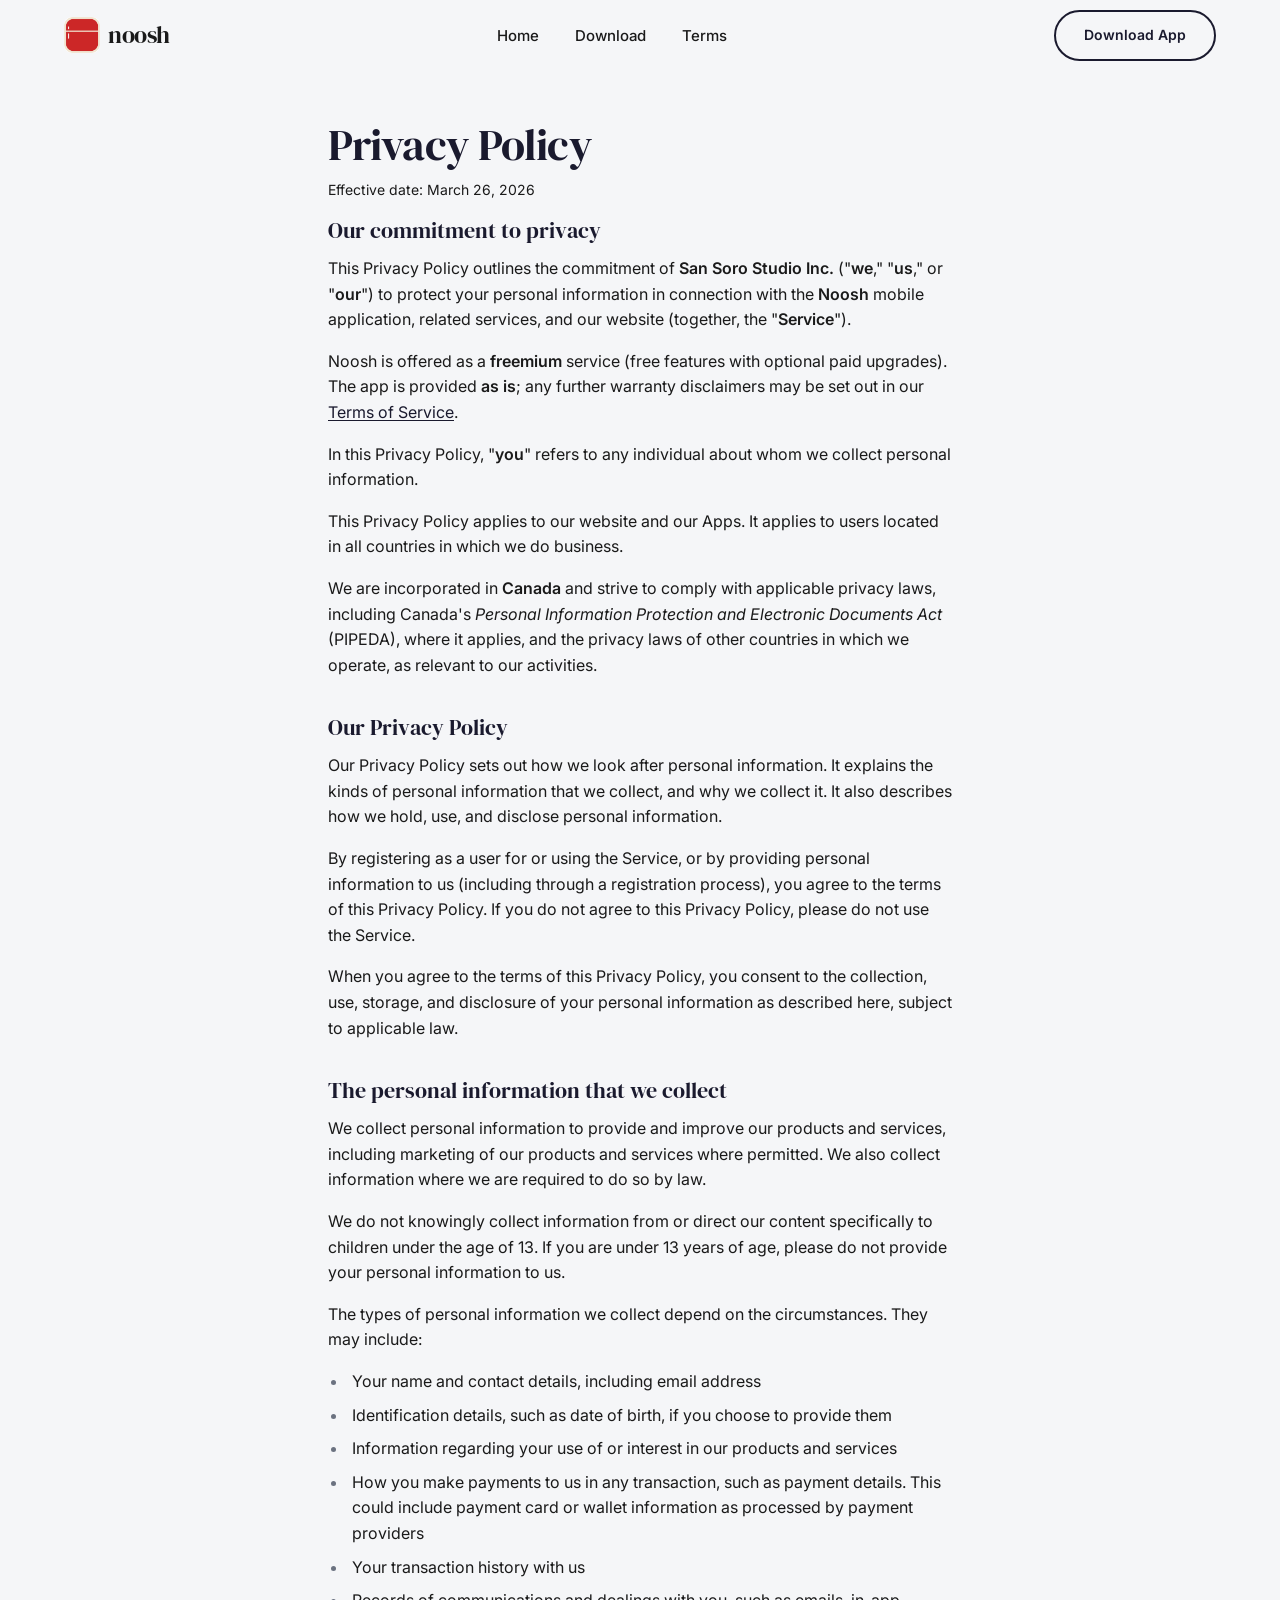
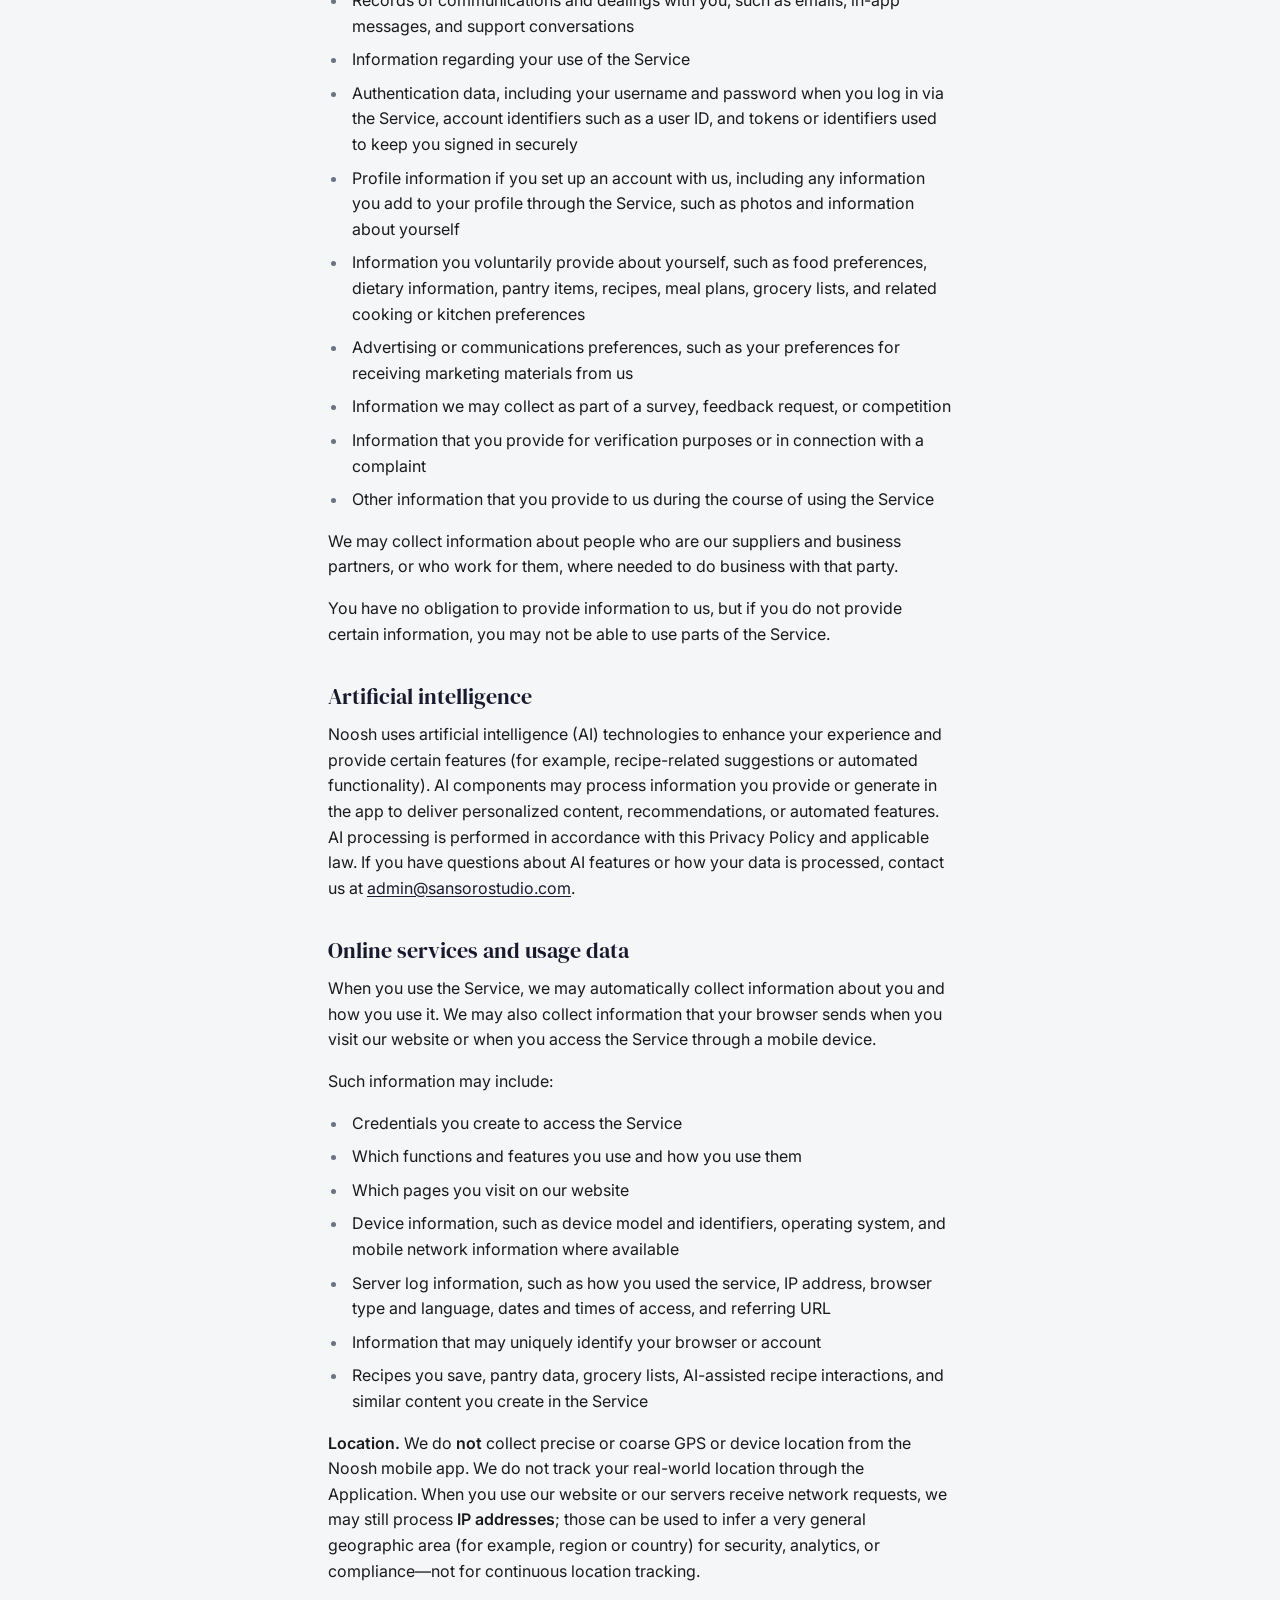
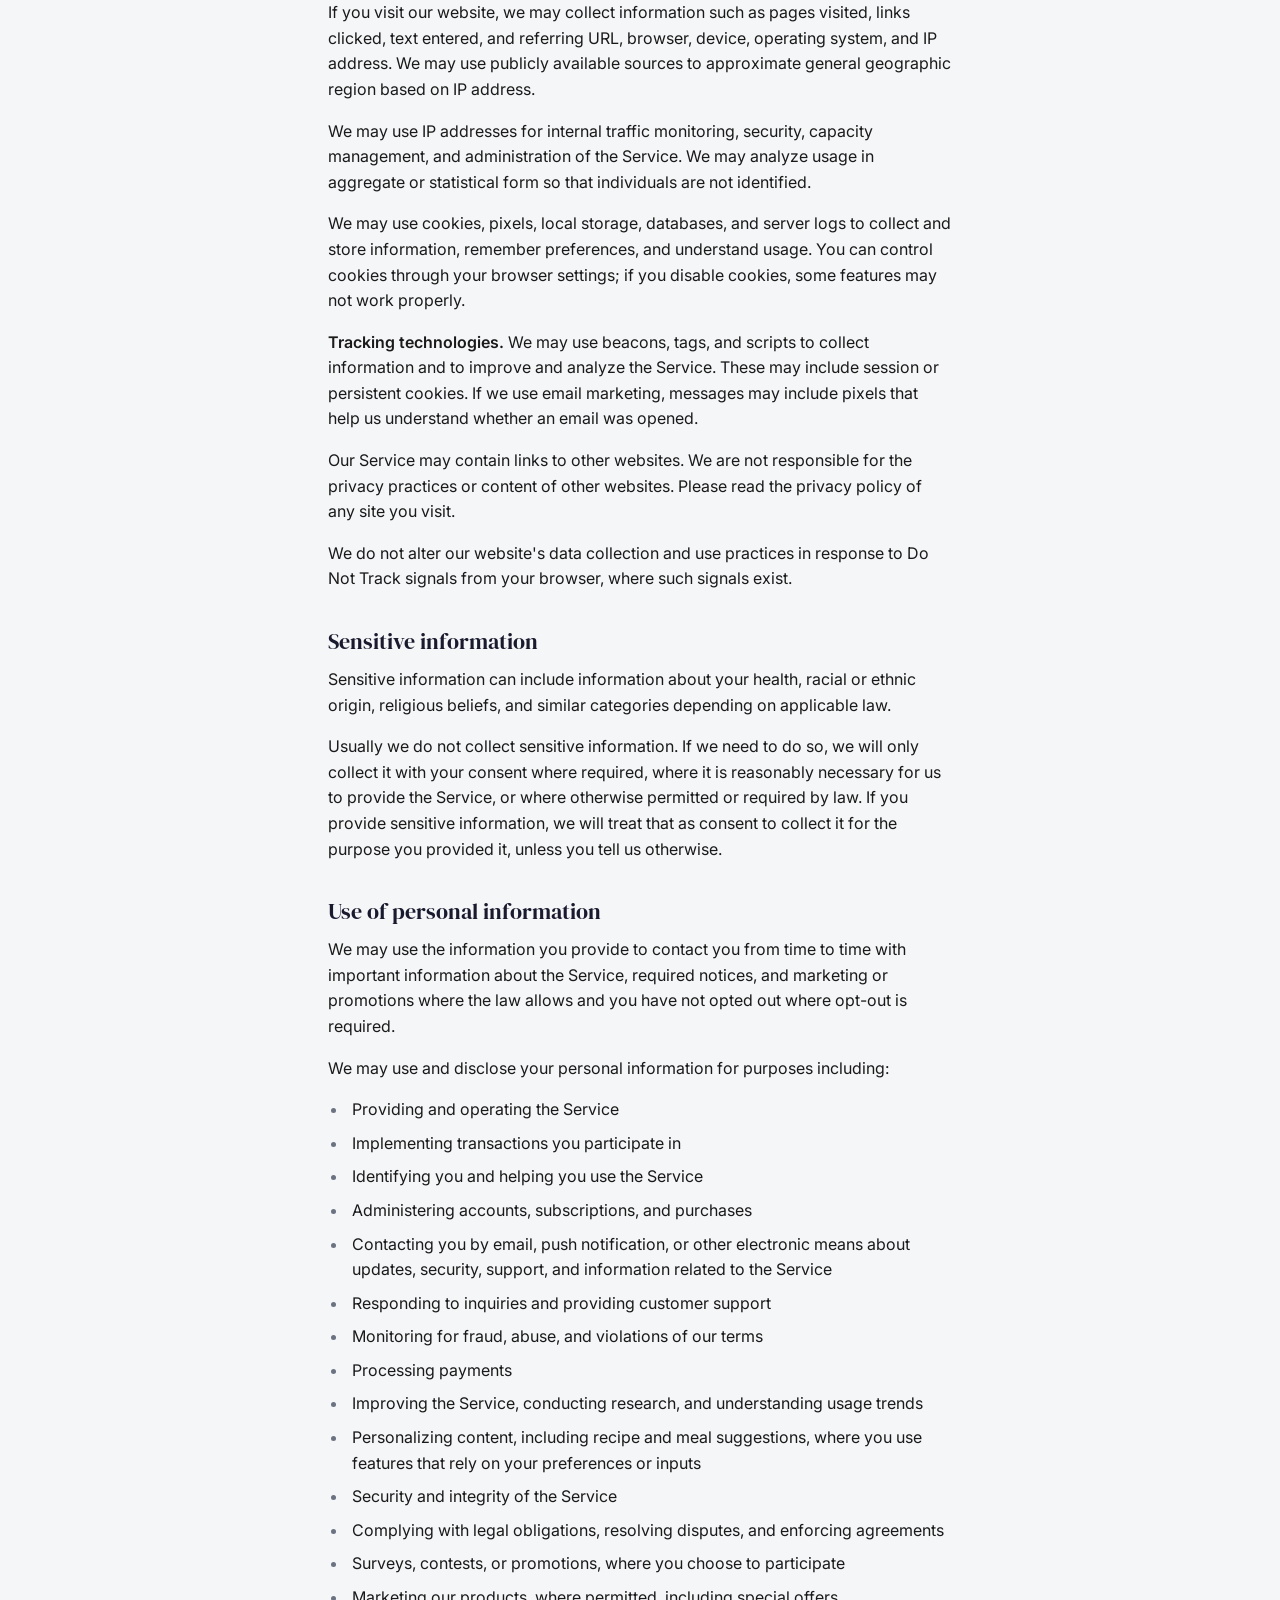
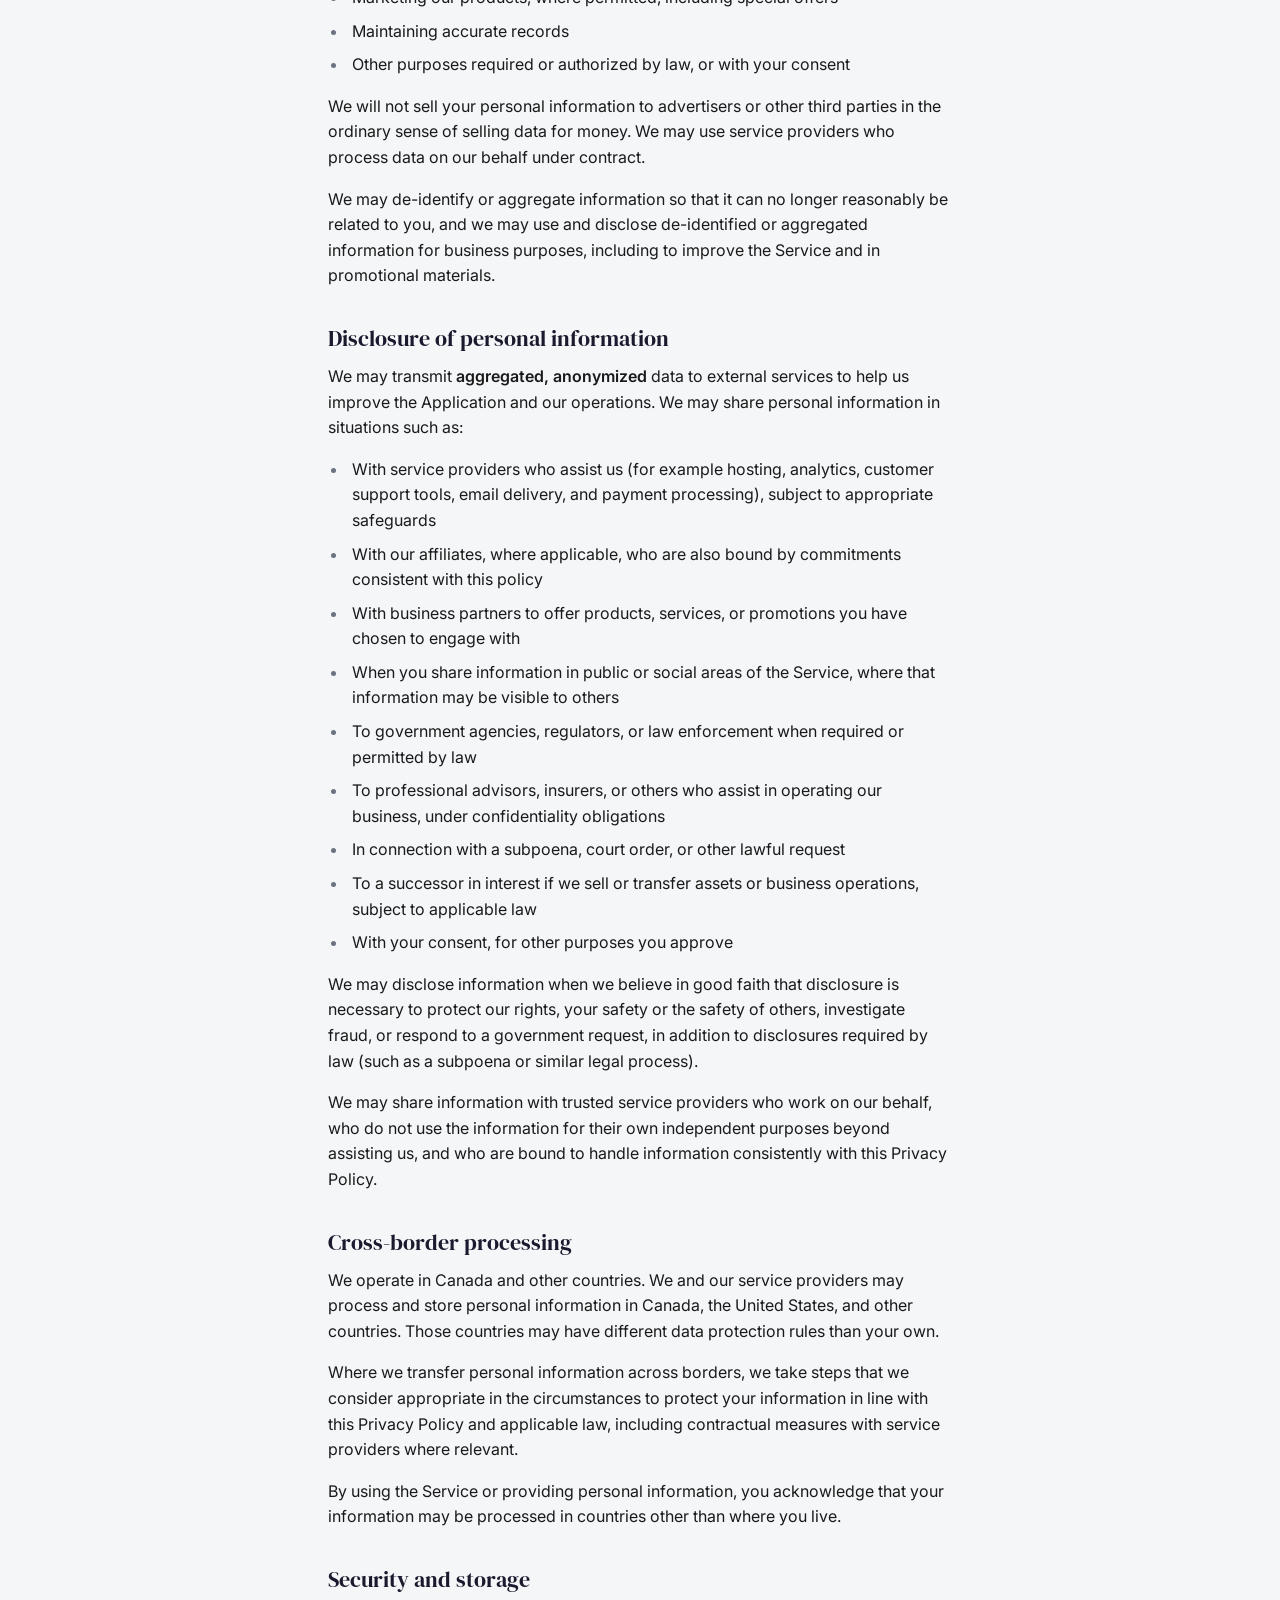
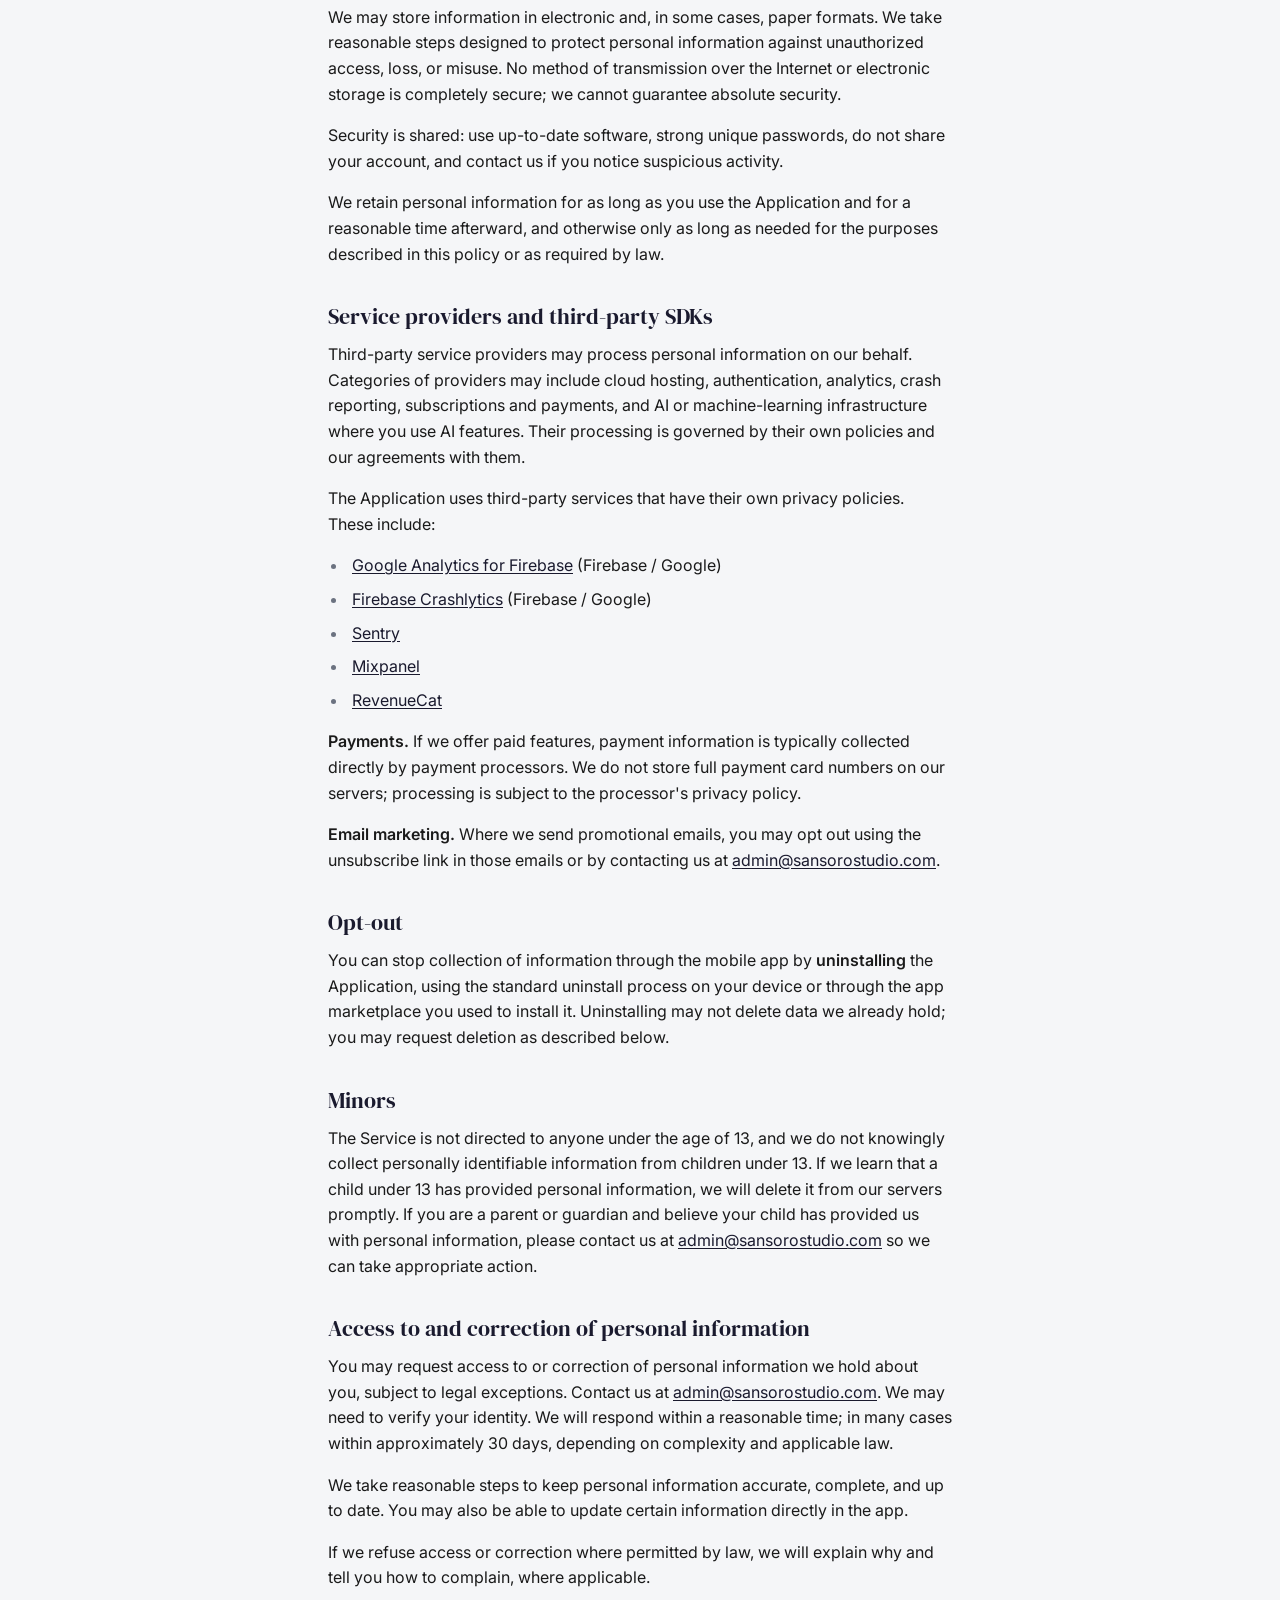
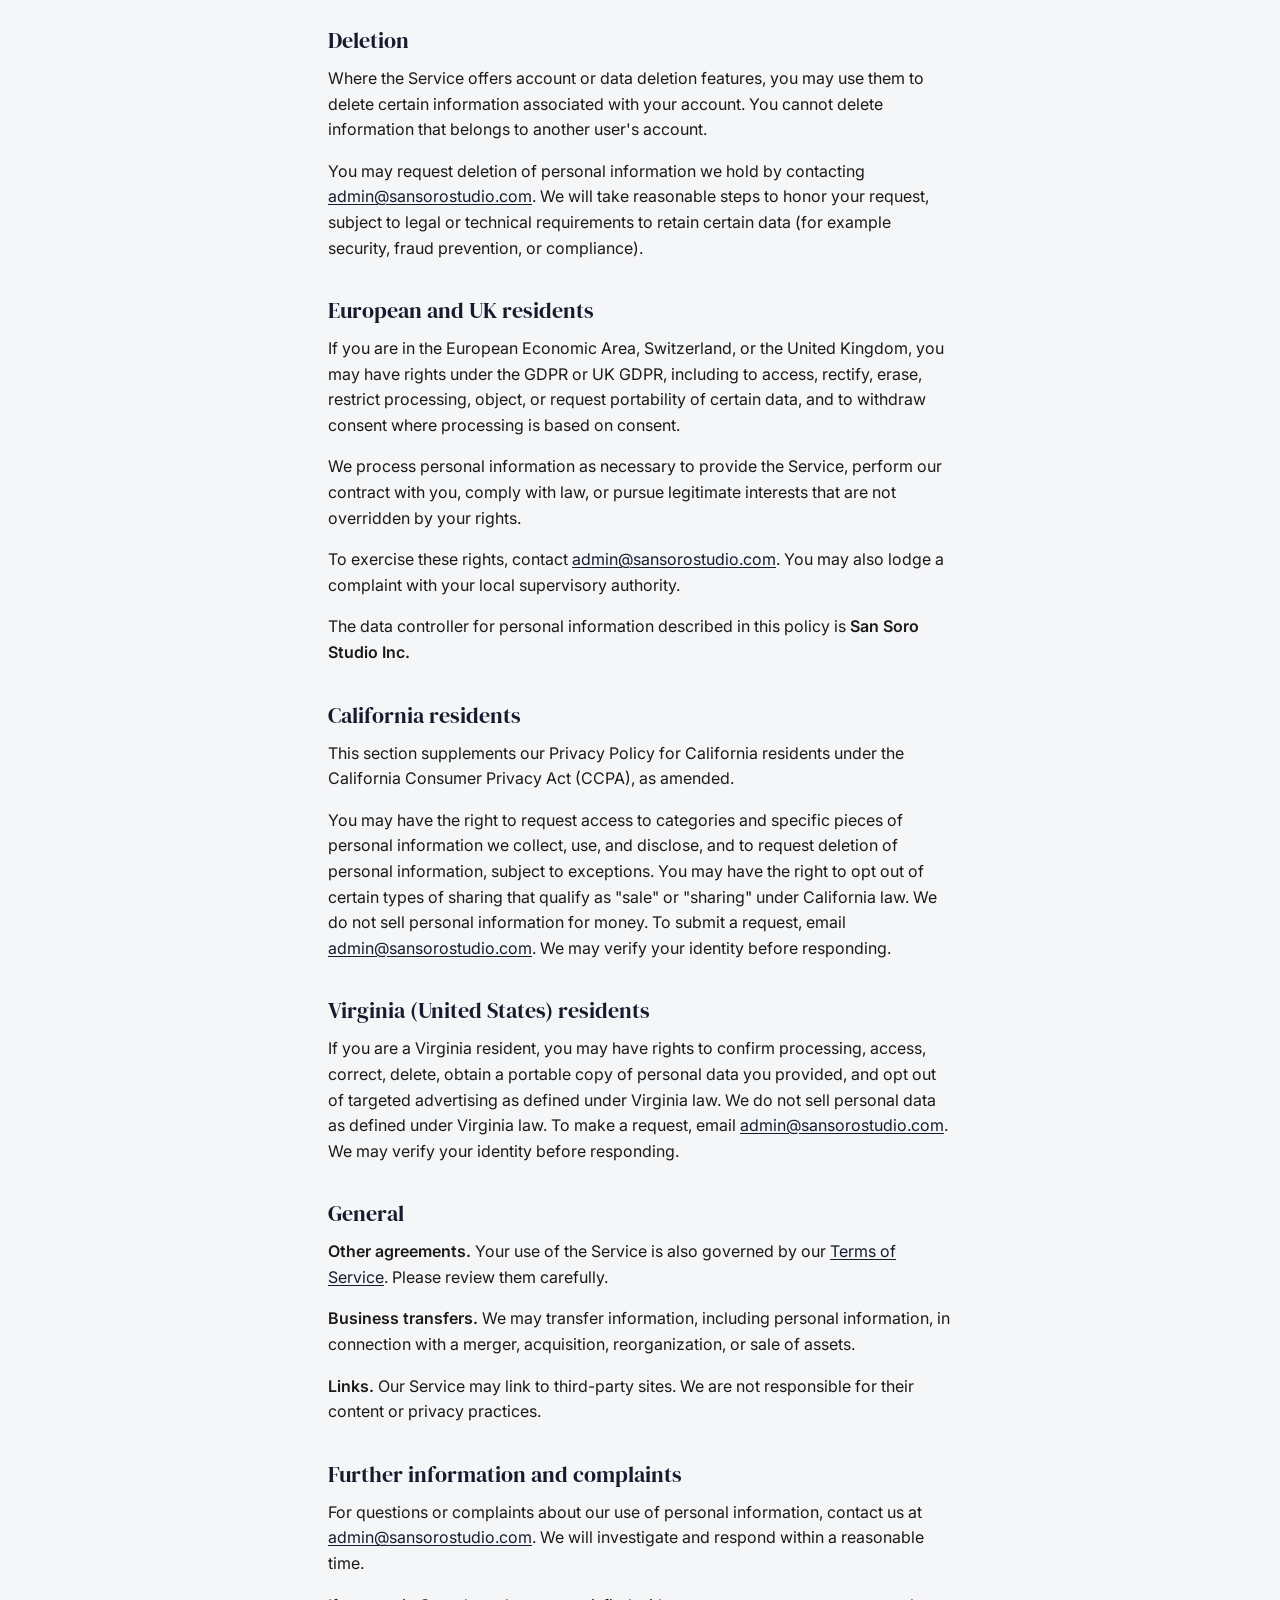
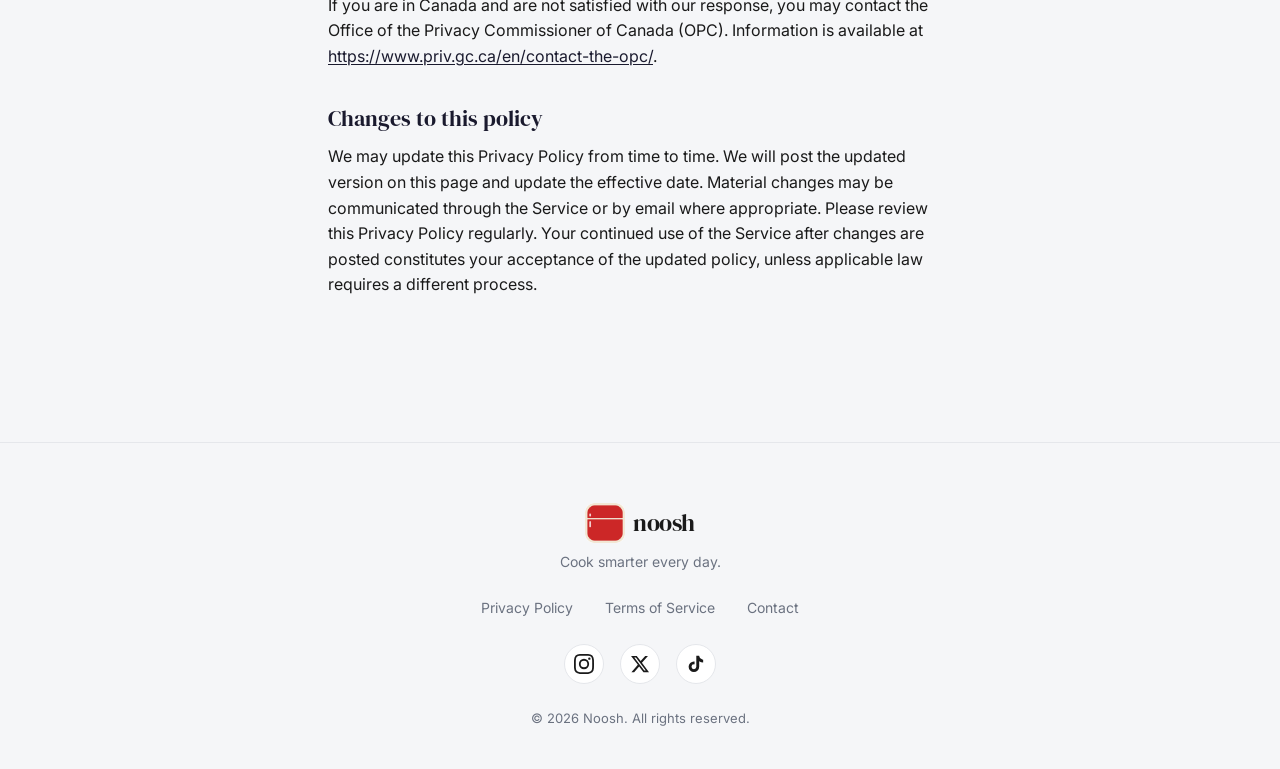
==== commit 05881810: "added terms" ====
--- a/privacy.html
+++ b/privacy.html
@@ -36,6 +36,7 @@
       <nav class="nav__links" id="navLinks" aria-label="Main navigation">
         <a href="index.html" class="nav__link">Home</a>
         <a href="index.html#download" class="nav__link">Download</a>
+        <a href="terms.html" class="nav__link">Terms</a>
       </nav>
 
       <a href="index.html#download" class="nav__cta btn btn--outline btn--pill">Download App</a>
@@ -55,7 +56,7 @@
 
       <h2>Our commitment to privacy</h2>
       <p>This Privacy Policy outlines the commitment of <strong>San Soro Studio Inc.</strong> ("<strong>we</strong>," "<strong>us</strong>," or "<strong>our</strong>") to protect your personal information in connection with the <strong>Noosh</strong> mobile application, related services, and our website (together, the "<strong>Service</strong>").</p>
-      <p>Noosh is offered as a <strong>freemium</strong> service (free features with optional paid upgrades). The app is provided <strong>as is</strong>; any further warranty disclaimers may be set out in our Terms of Service.</p>
+      <p>Noosh is offered as a <strong>freemium</strong> service (free features with optional paid upgrades). The app is provided <strong>as is</strong>; any further warranty disclaimers may be set out in our <a href="terms.html">Terms of Service</a>.</p>
       <p>In this Privacy Policy, "<strong>you</strong>" refers to any individual about whom we collect personal information.</p>
       <p>This Privacy Policy applies to our website and our Apps. It applies to users located in all countries in which we do business.</p>
       <p>We are incorporated in <strong>Canada</strong> and strive to comply with applicable privacy laws, including Canada's <em>Personal Information Protection and Electronic Documents Act</em> (PIPEDA), where it applies, and the privacy laws of other countries in which we operate, as relevant to our activities.</p>
@@ -207,7 +208,7 @@
       <p>If you are a Virginia resident, you may have rights to confirm processing, access, correct, delete, obtain a portable copy of personal data you provided, and opt out of targeted advertising as defined under Virginia law. We do not sell personal data as defined under Virginia law. To make a request, email <a href="mailto:admin@sansorostudio.com">admin@sansorostudio.com</a>. We may verify your identity before responding.</p>
 
       <h2>General</h2>
-      <p><strong>Other agreements.</strong> Your use of the Service may also be governed by our Terms of Service. When those terms are published on our website, please review them carefully.</p>
+      <p><strong>Other agreements.</strong> Your use of the Service is also governed by our <a href="terms.html">Terms of Service</a>. Please review them carefully.</p>
       <p><strong>Business transfers.</strong> We may transfer information, including personal information, in connection with a merger, acquisition, reorganization, or sale of assets.</p>
       <p><strong>Links.</strong> Our Service may link to third-party sites. We are not responsible for their content or privacy practices.</p>
 
@@ -231,7 +232,7 @@
       </div>
       <div class="footer__links">
         <a href="privacy.html" class="footer__link">Privacy Policy</a>
-        <a href="#" class="footer__link">Terms of Service</a>
+        <a href="terms.html" class="footer__link">Terms of Service</a>
         <a href="mailto:hello@noosh.app" class="footer__link">Contact</a>
       </div>
       <div class="footer__social">
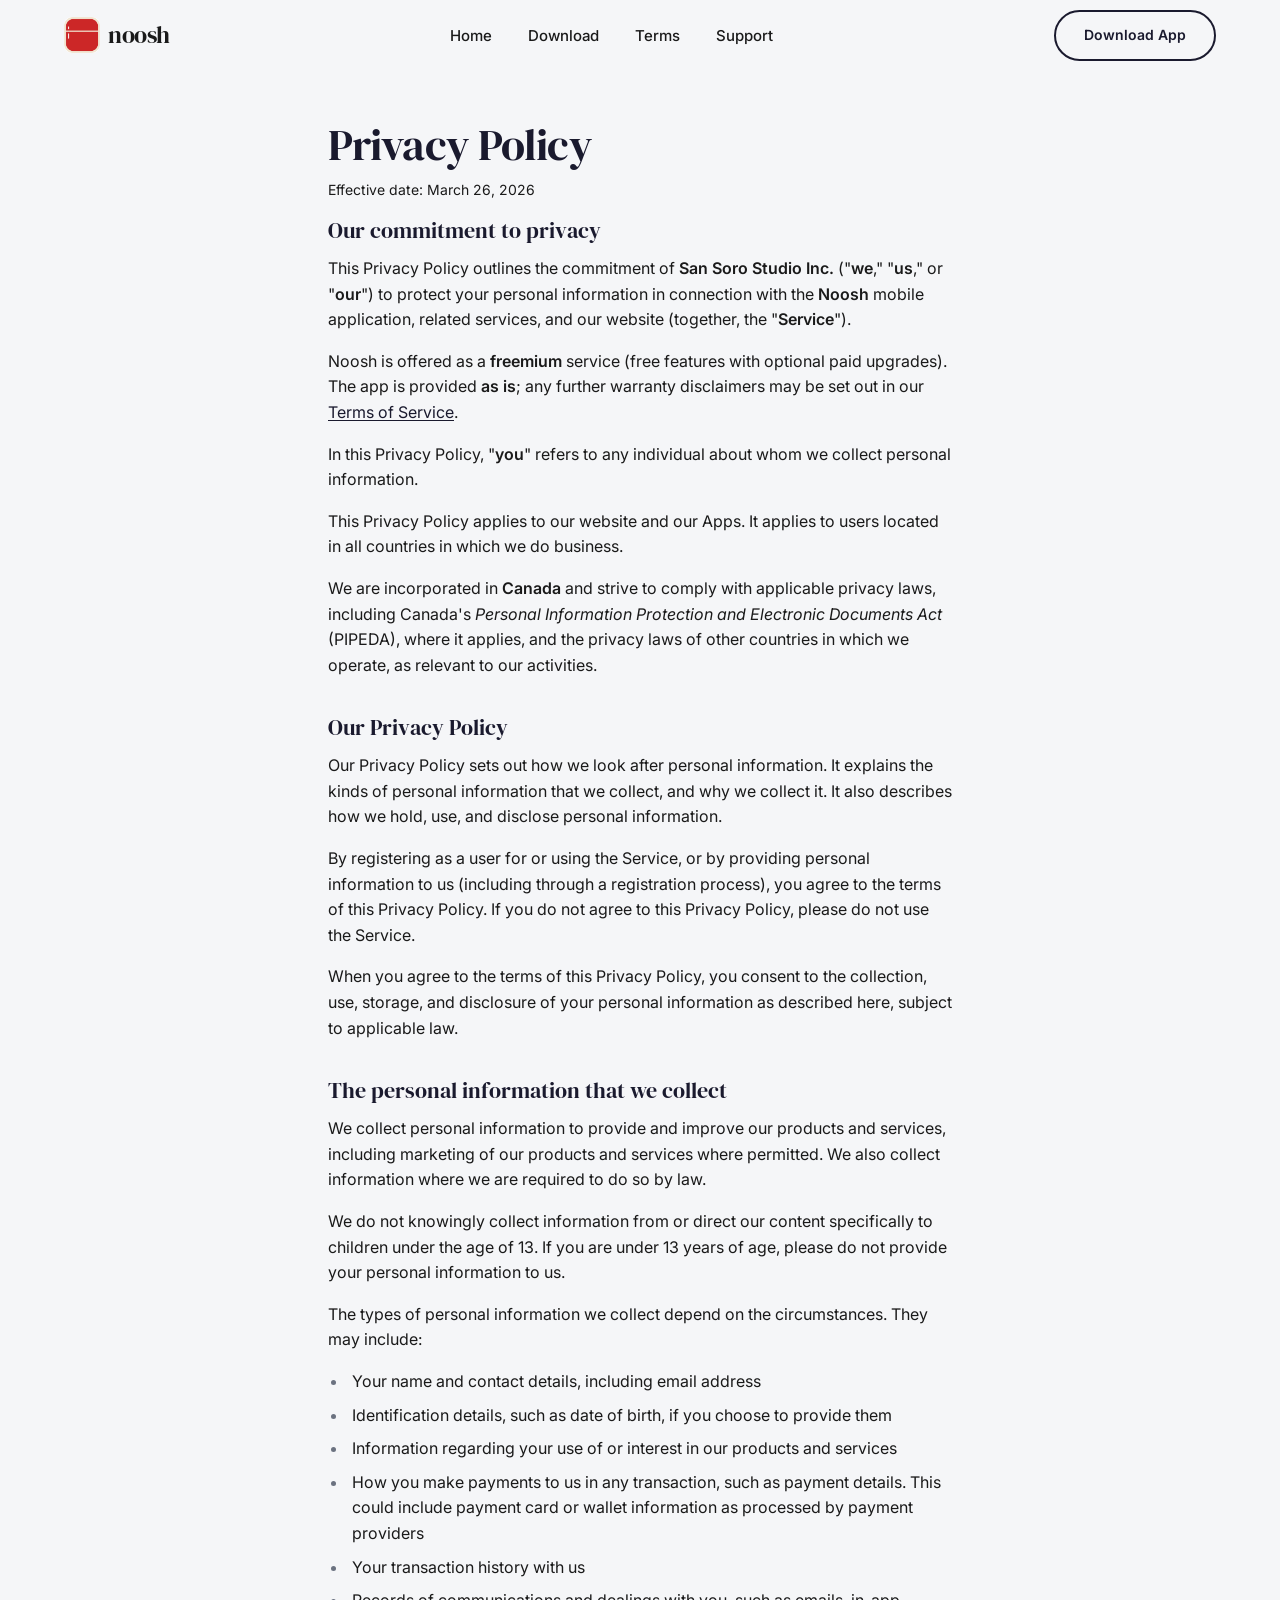
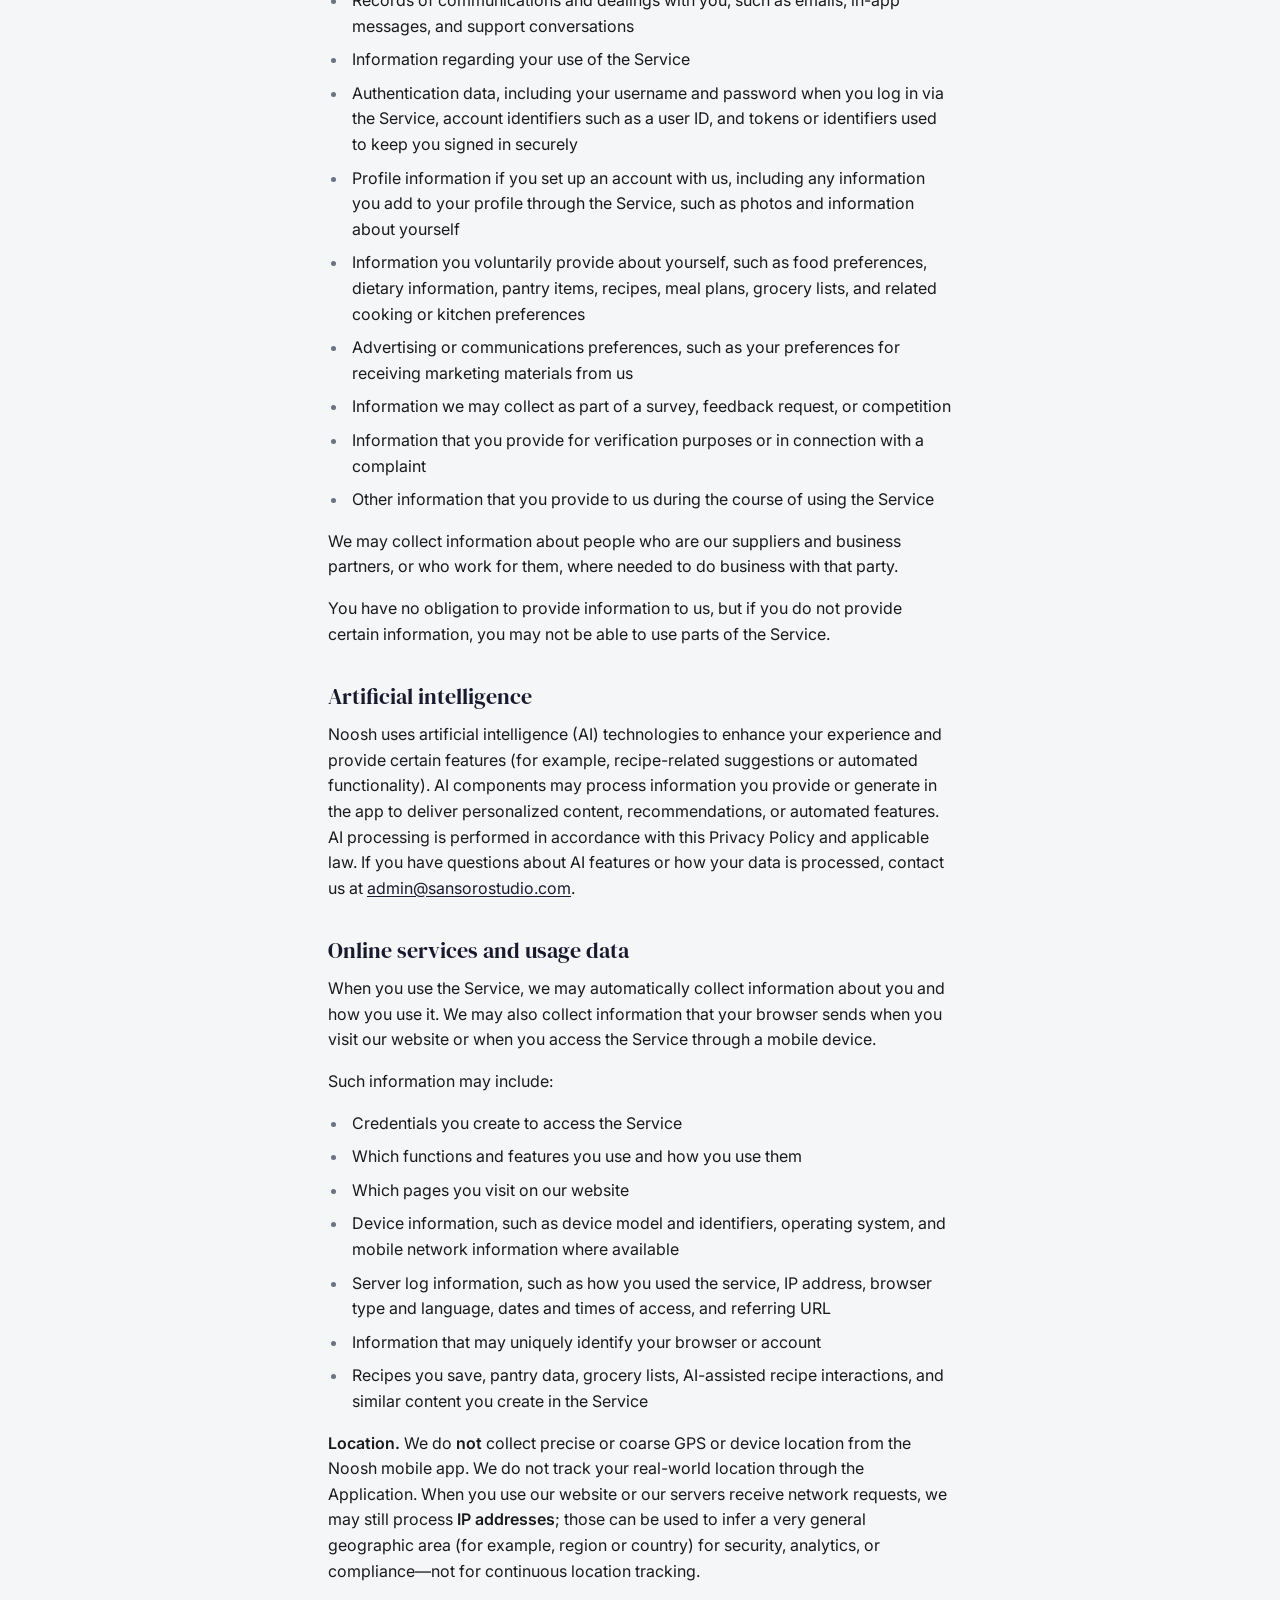
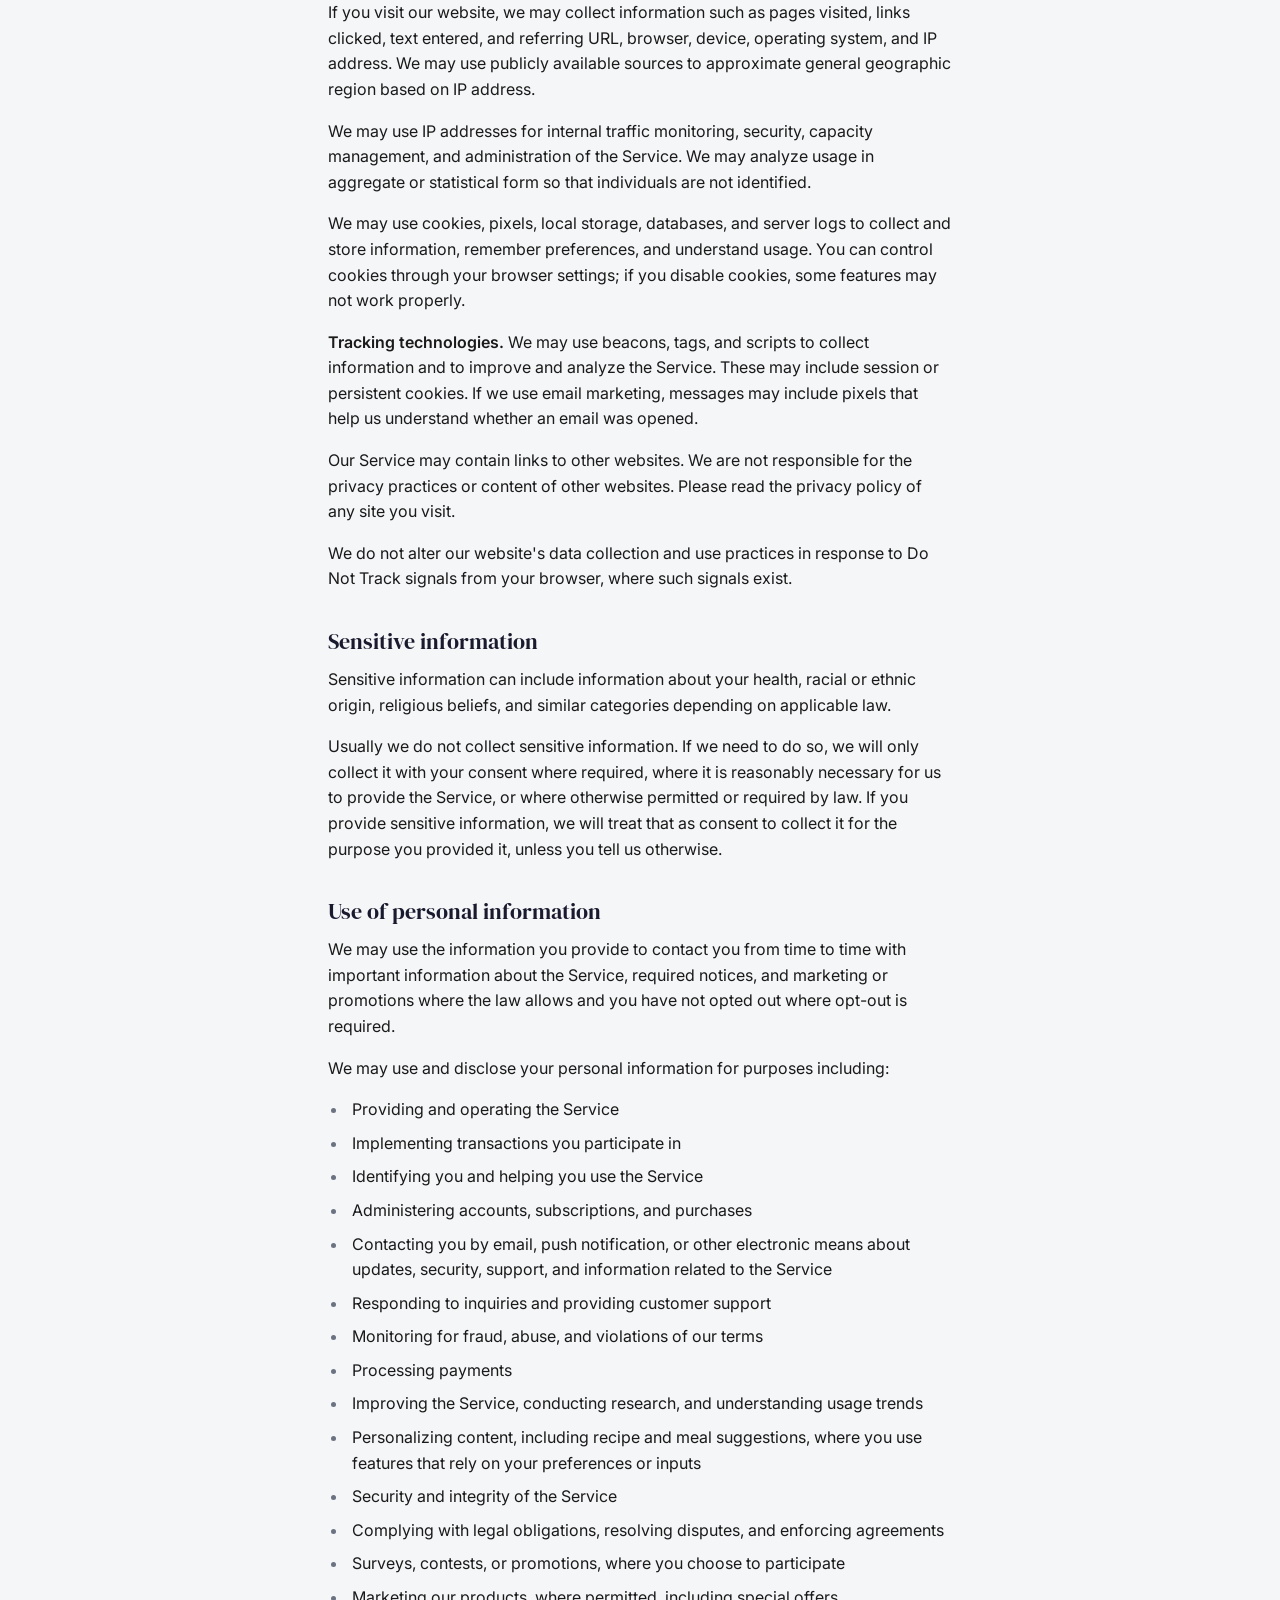
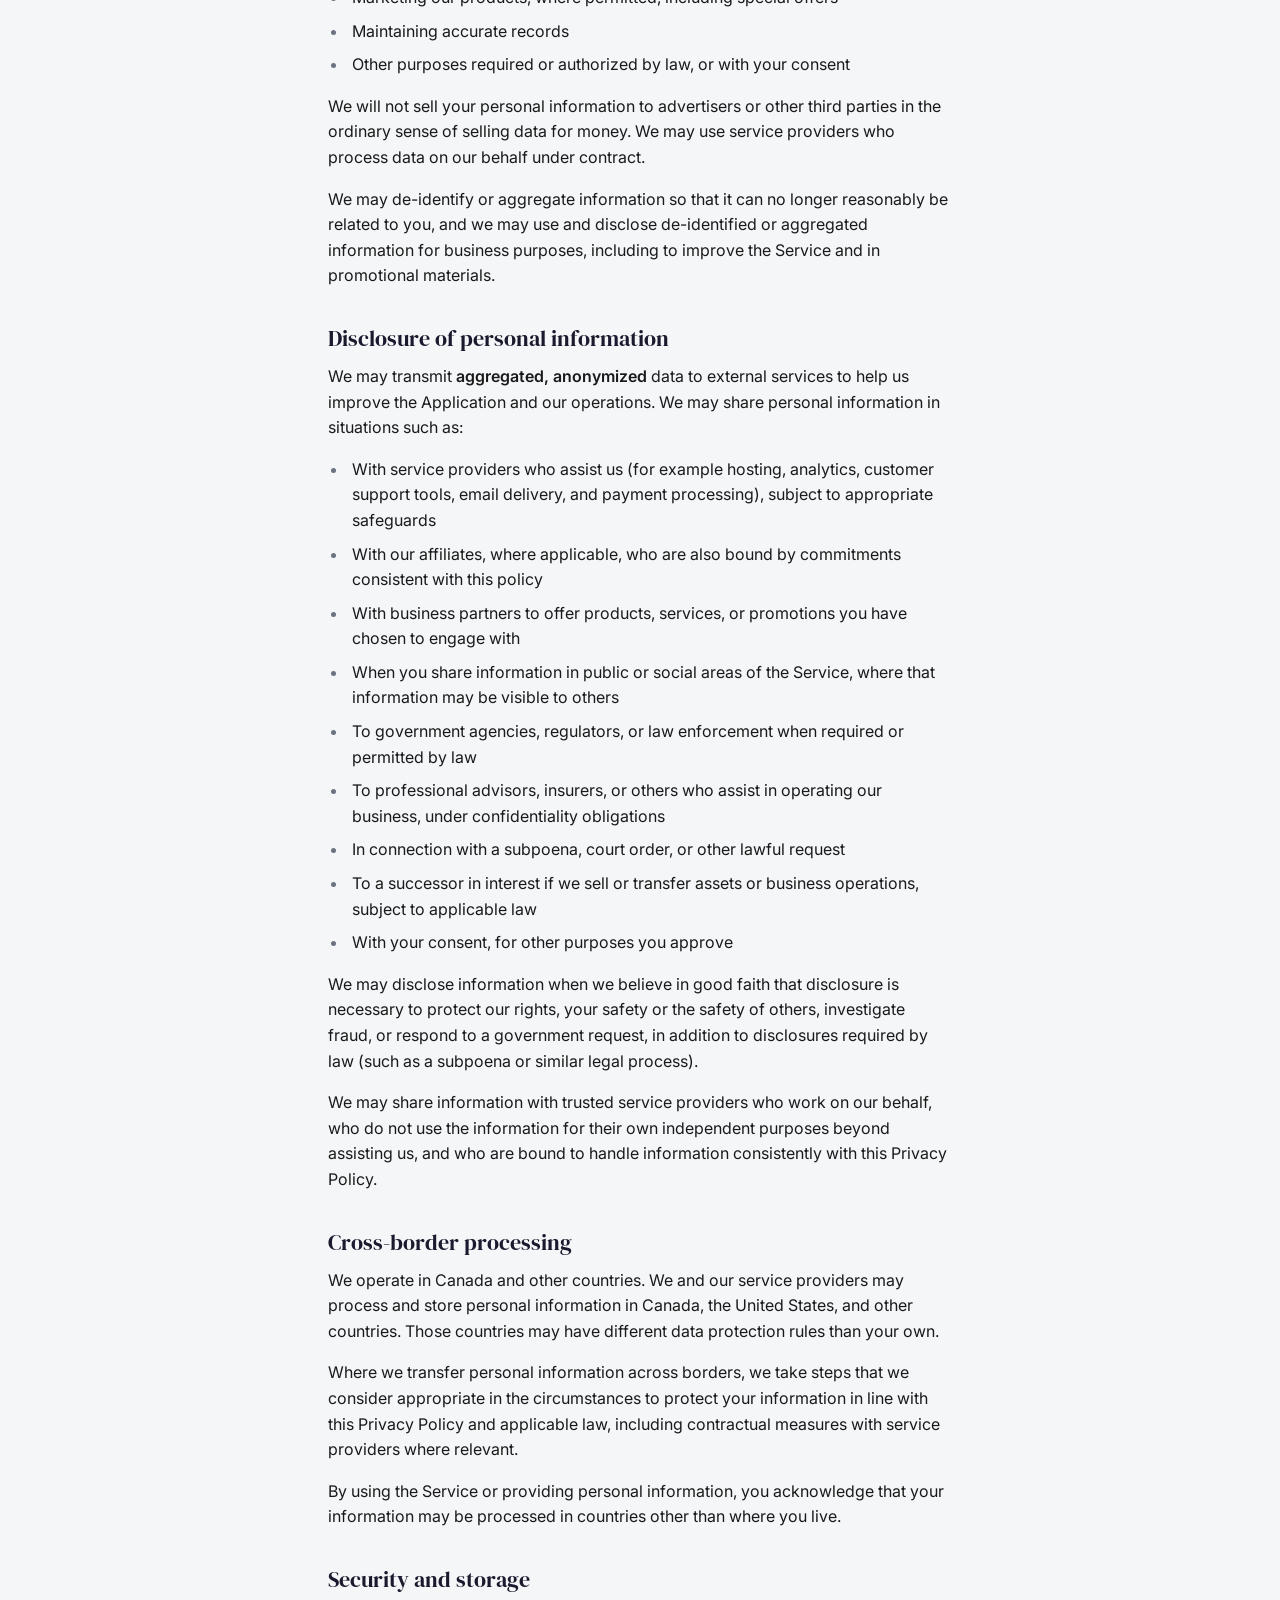
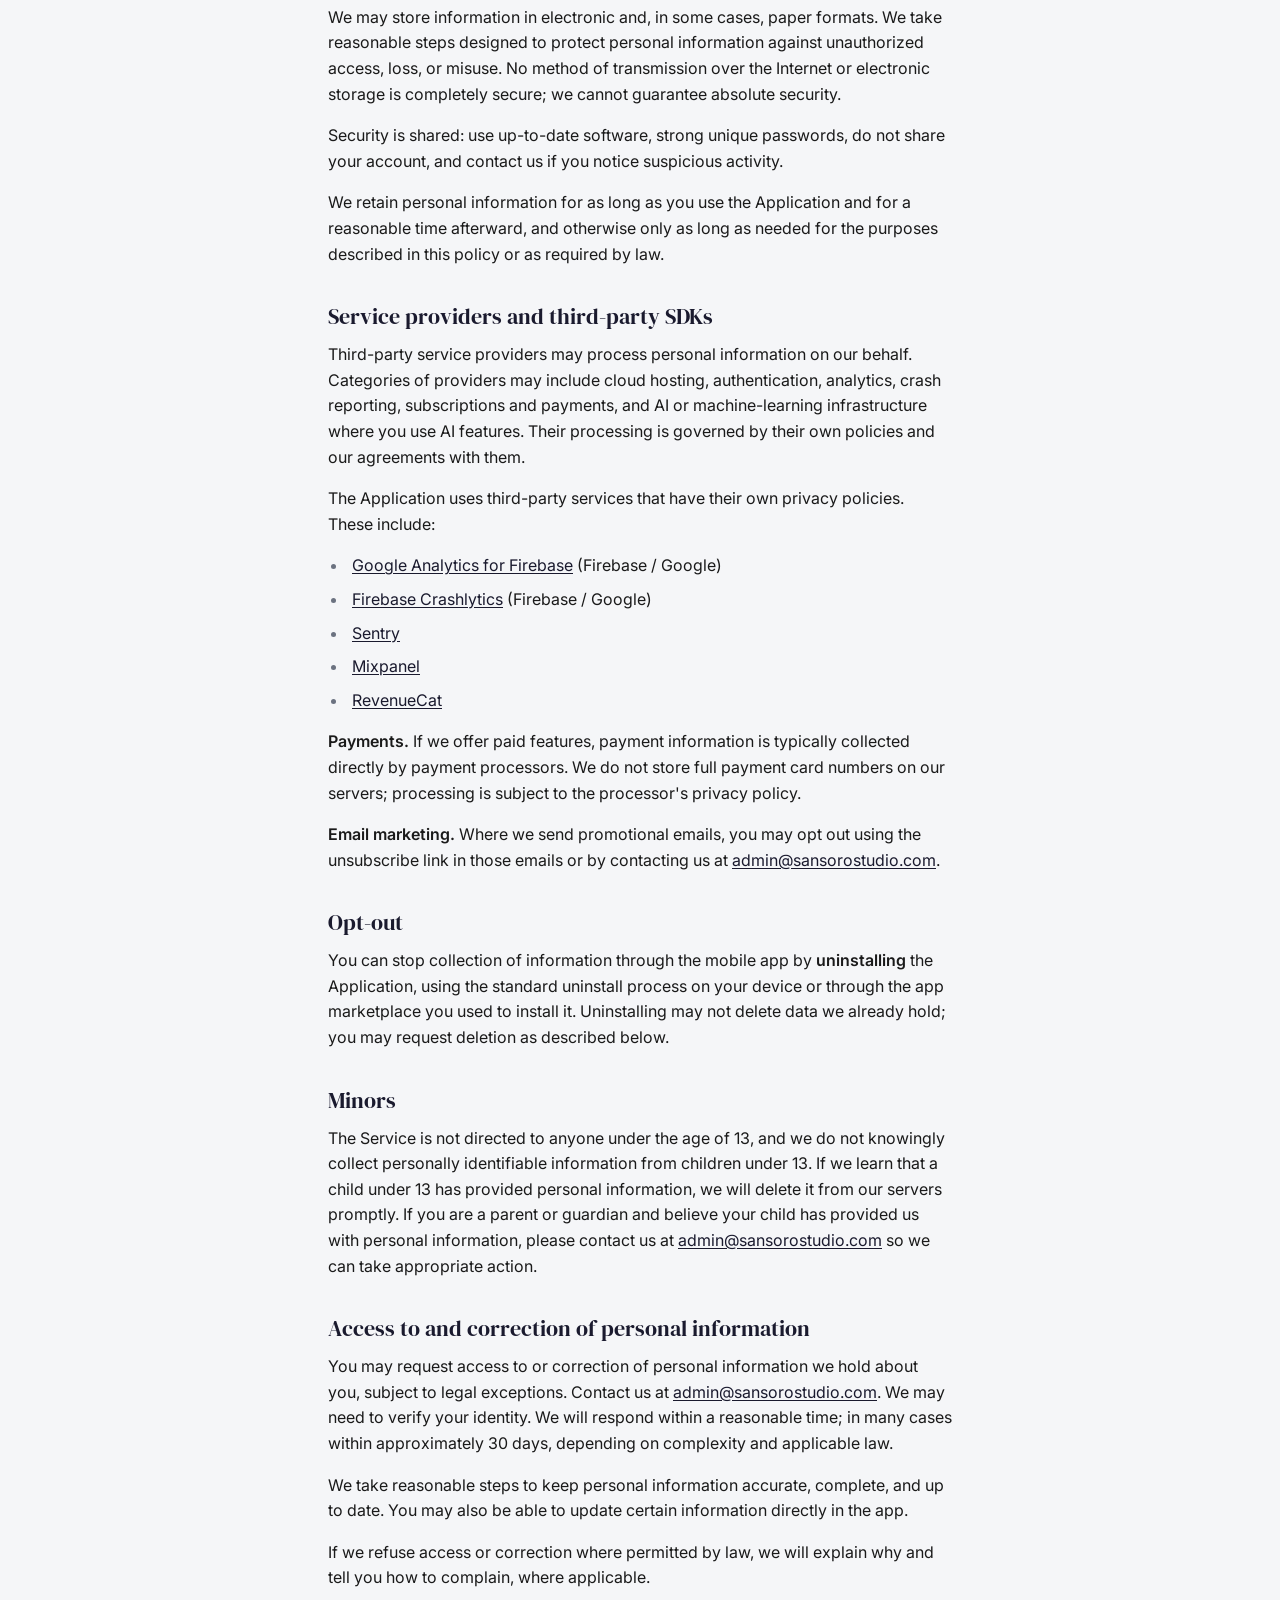
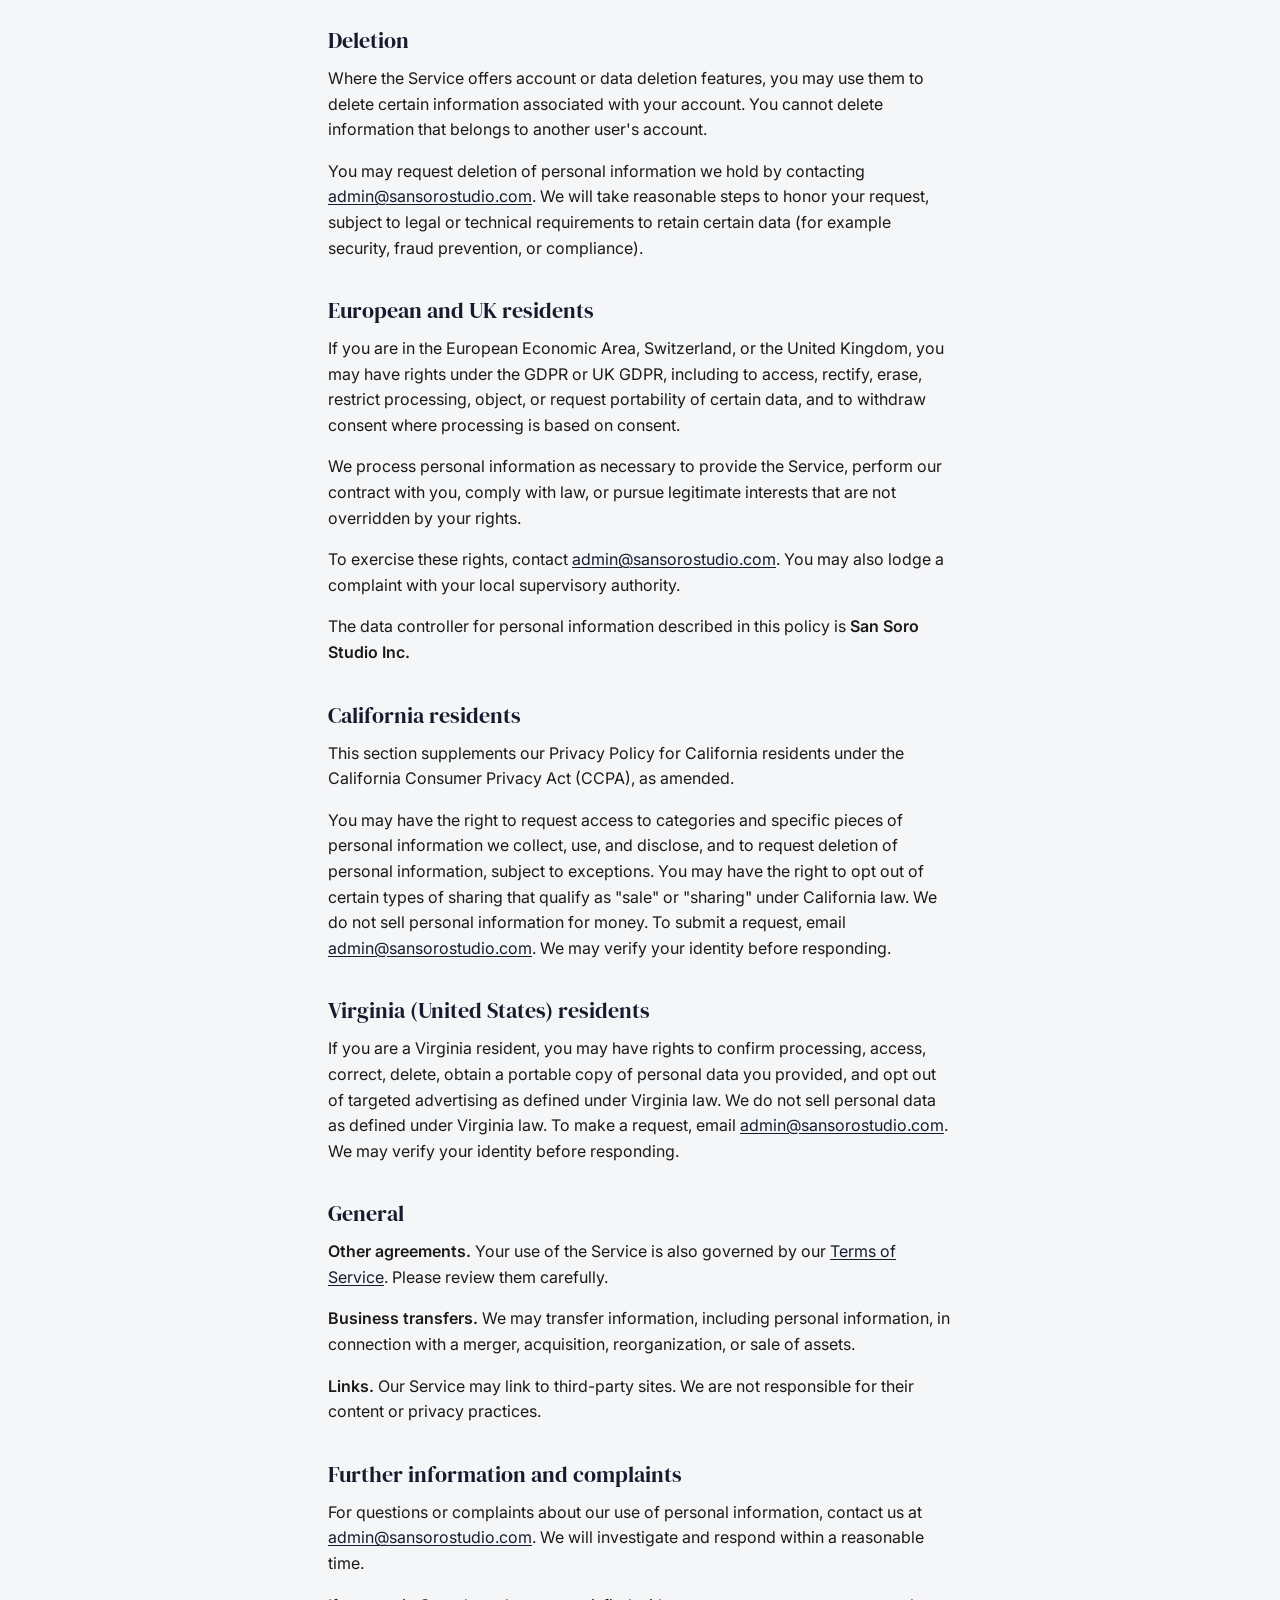
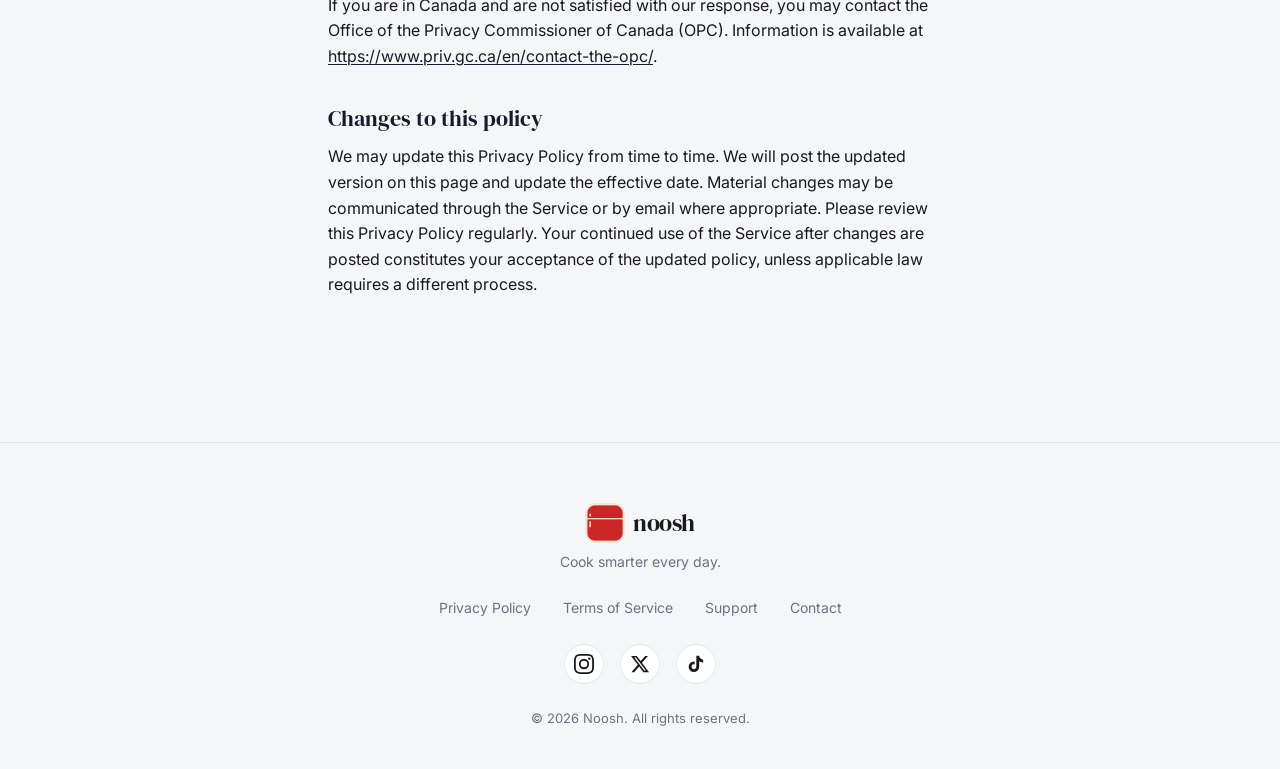
==== commit 4efcb10b: "Add support page and update navigation links in index, privacy, terms, and footer sections" ====
--- a/privacy.html
+++ b/privacy.html
@@ -37,6 +37,7 @@
         <a href="index.html" class="nav__link">Home</a>
         <a href="index.html#download" class="nav__link">Download</a>
         <a href="terms.html" class="nav__link">Terms</a>
+        <a href="support.html" class="nav__link">Support</a>
       </nav>
 
       <a href="index.html#download" class="nav__cta btn btn--outline btn--pill">Download App</a>
@@ -233,6 +234,7 @@
       <div class="footer__links">
         <a href="privacy.html" class="footer__link">Privacy Policy</a>
         <a href="terms.html" class="footer__link">Terms of Service</a>
+        <a href="support.html" class="footer__link">Support</a>
         <a href="mailto:hello@noosh.app" class="footer__link">Contact</a>
       </div>
       <div class="footer__social">
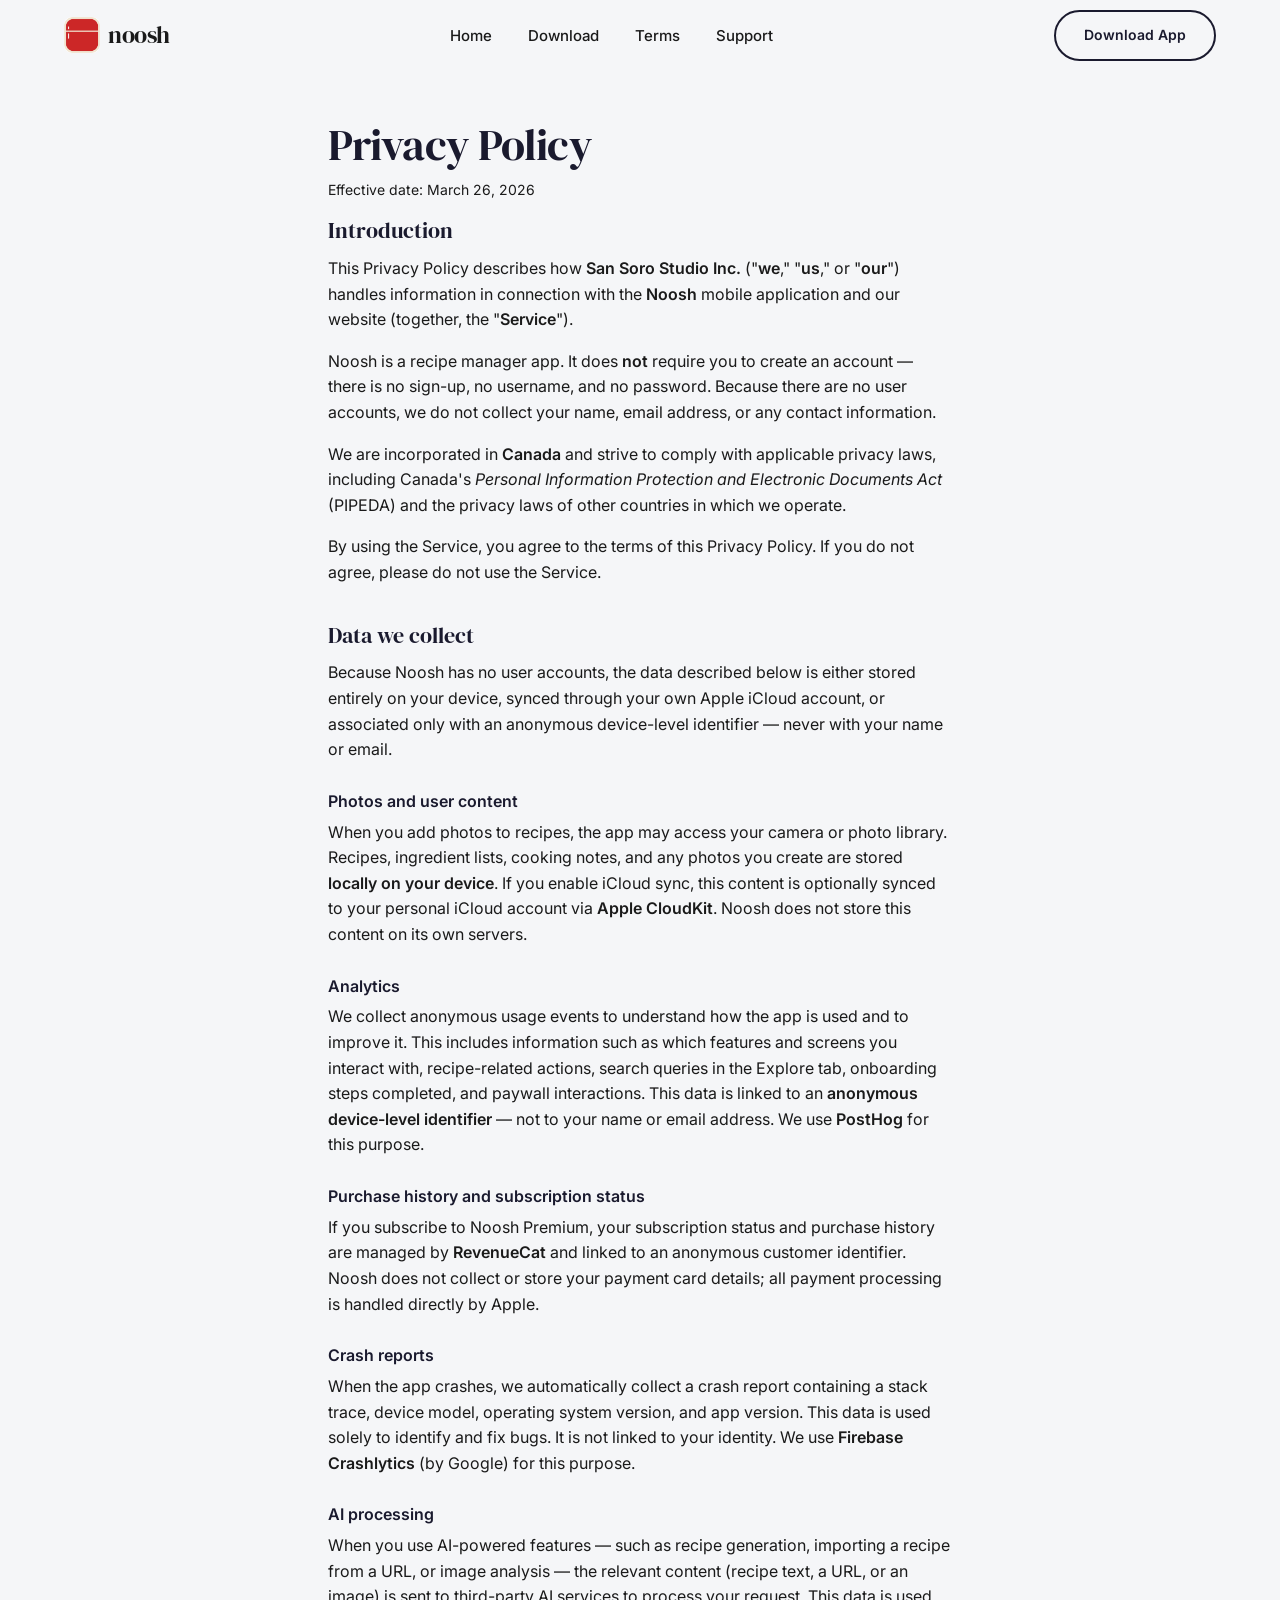
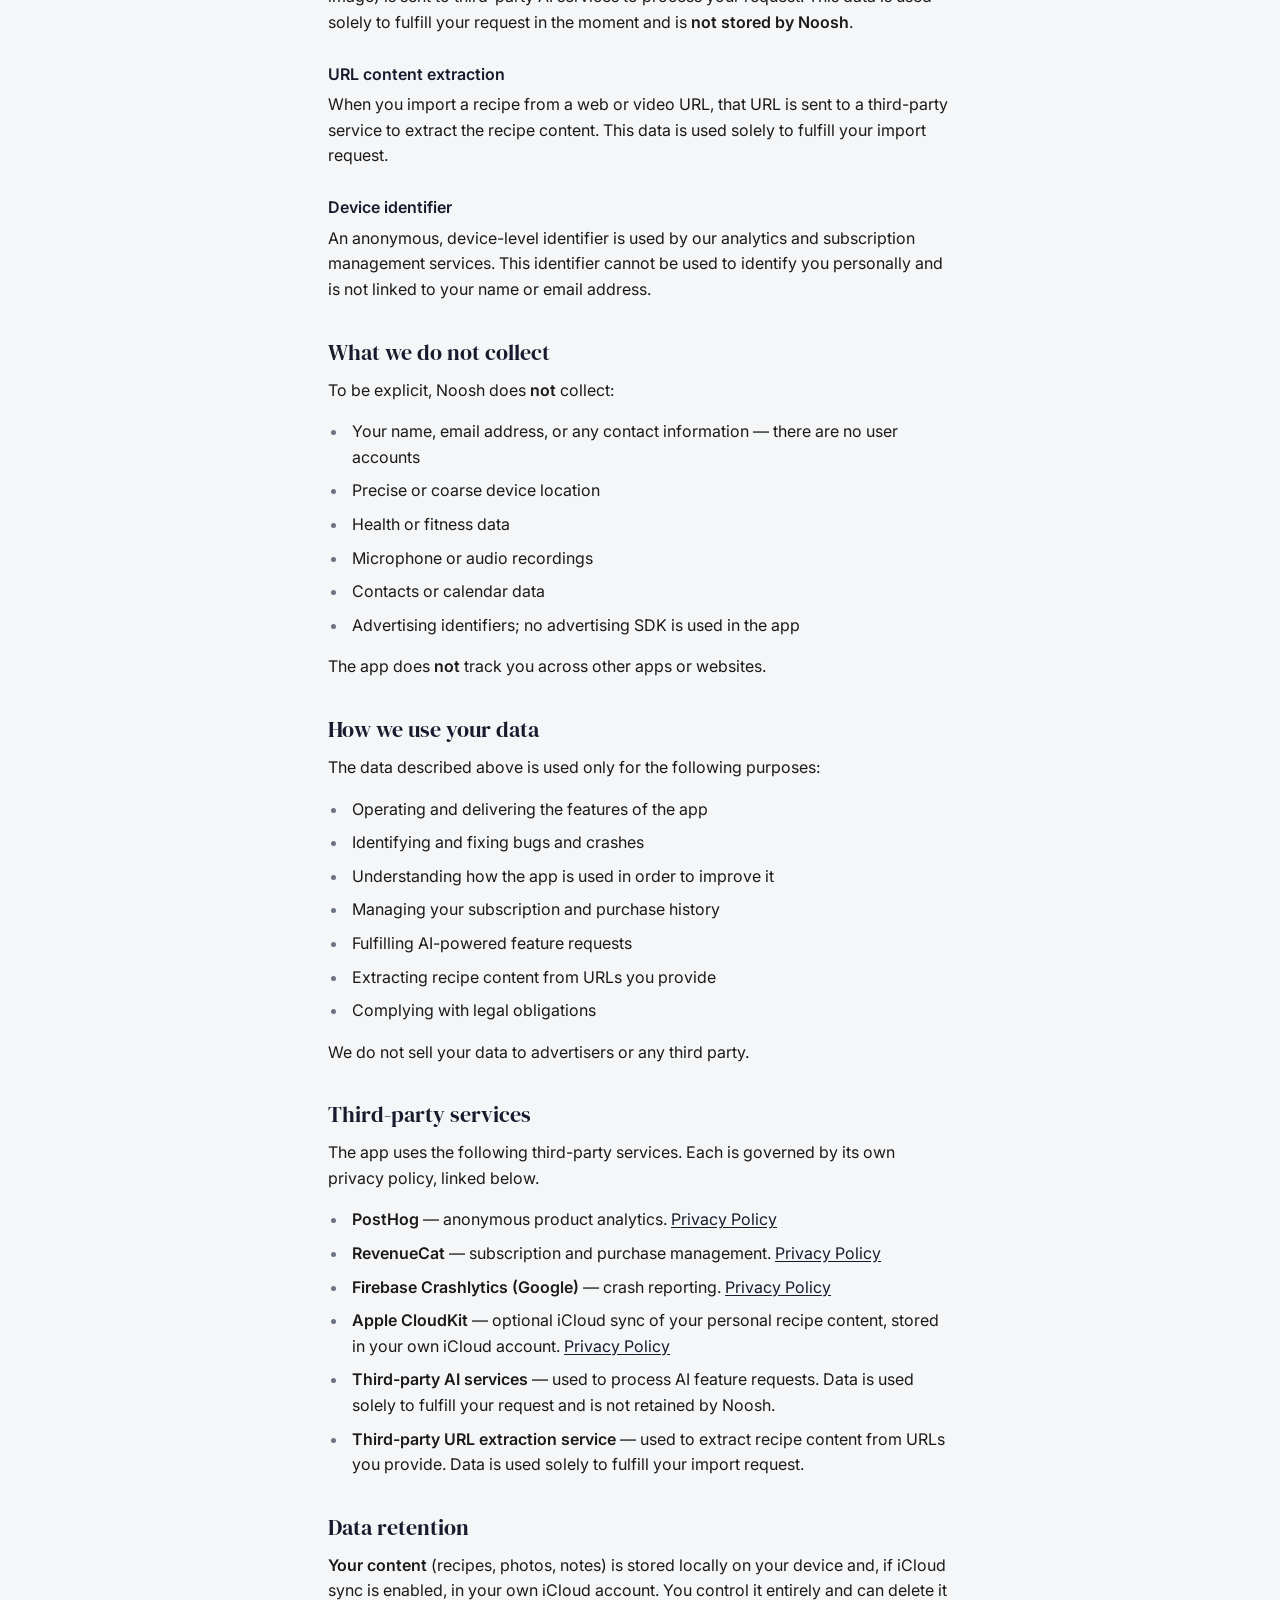
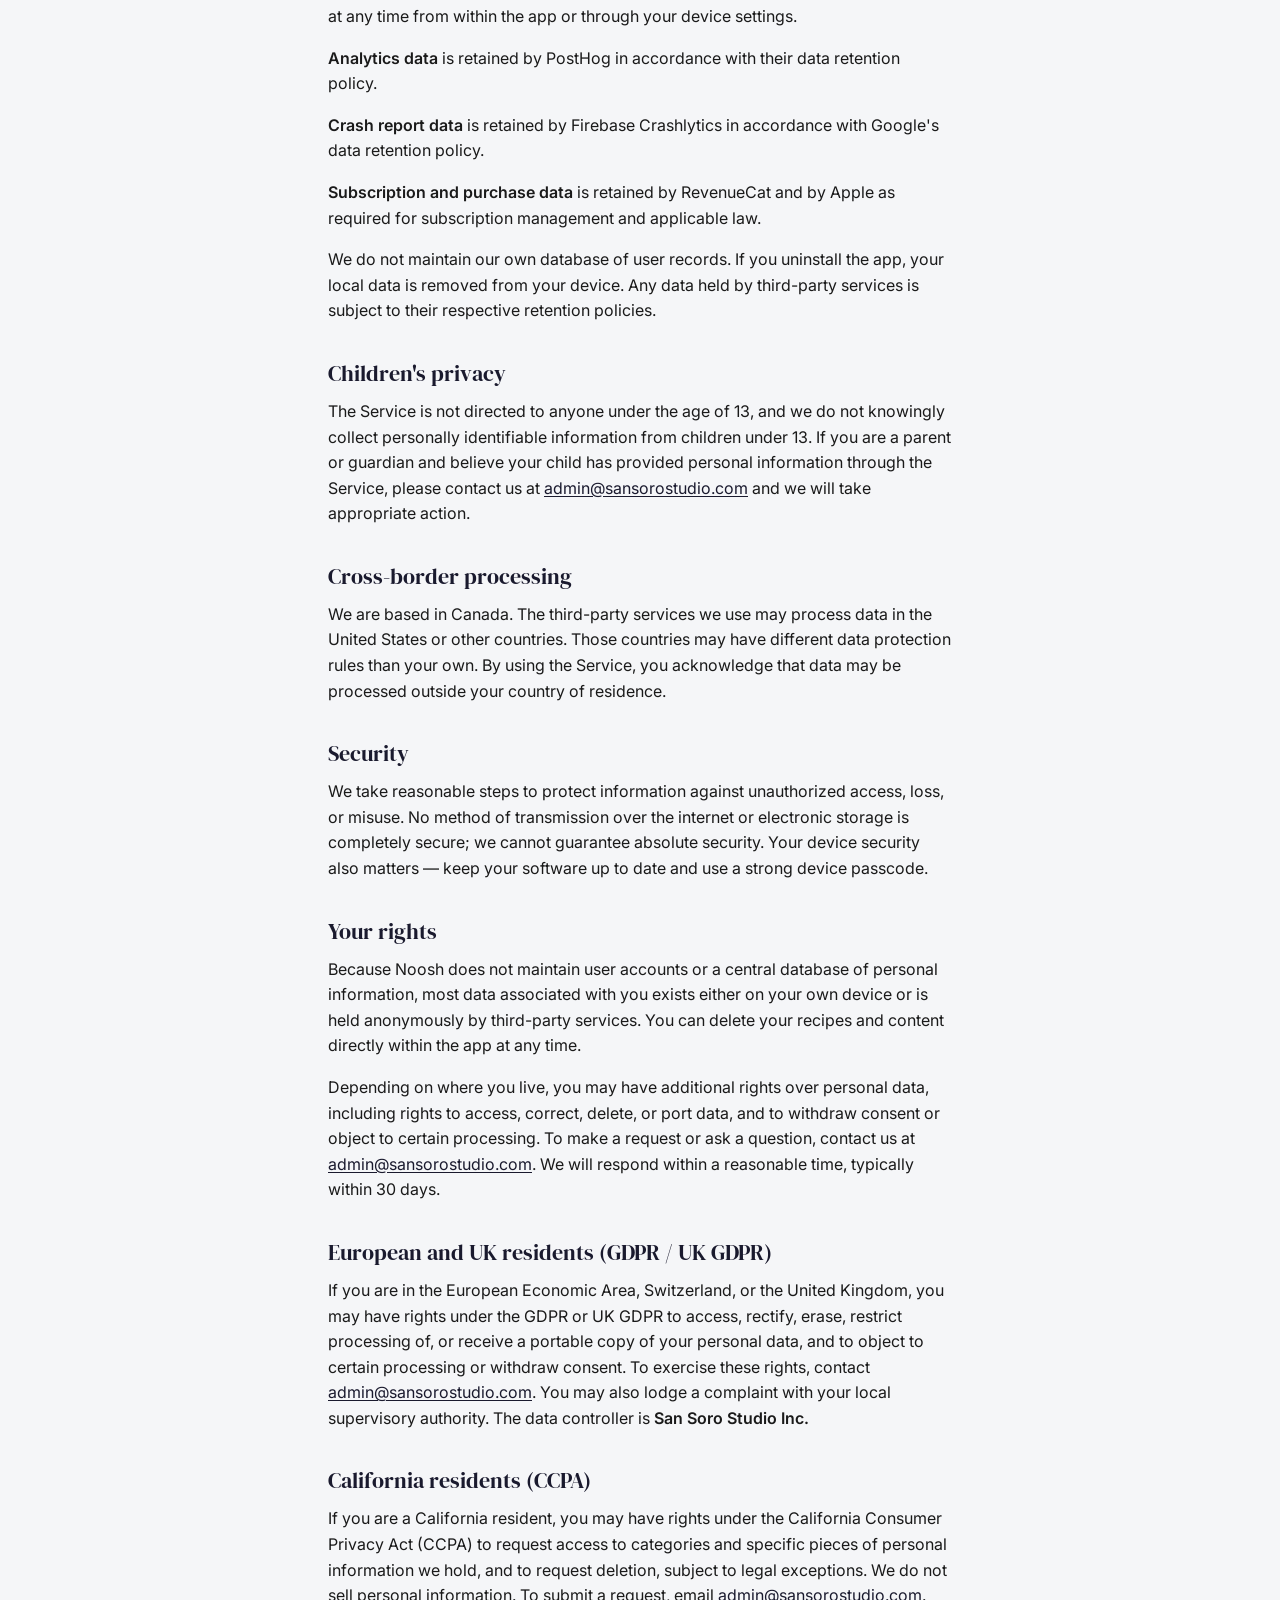
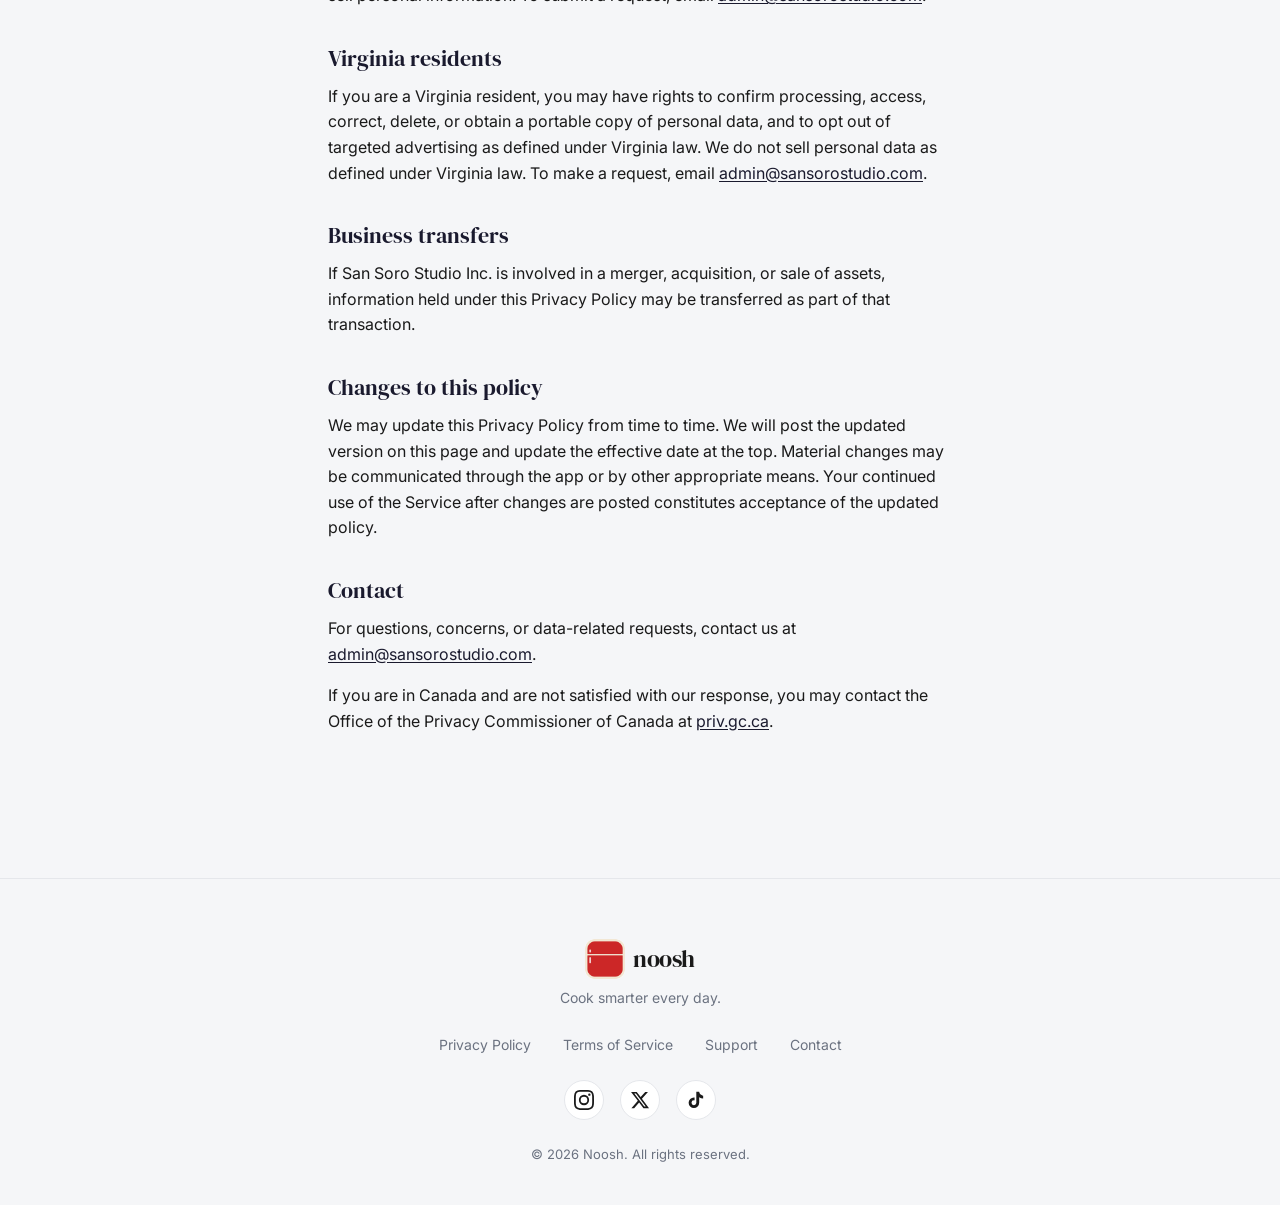
==== commit 21802584: "Revise privacy policy to clarify data handling practices, emphasizing that Noosh does not require us" ====
--- a/privacy.html
+++ b/privacy.html
@@ -55,170 +55,110 @@
       <h1 class="legal-prose__title">Privacy Policy</h1>
       <p class="legal-prose__meta">Effective date: March 26, 2026</p>
 
-      <h2>Our commitment to privacy</h2>
-      <p>This Privacy Policy outlines the commitment of <strong>San Soro Studio Inc.</strong> ("<strong>we</strong>," "<strong>us</strong>," or "<strong>our</strong>") to protect your personal information in connection with the <strong>Noosh</strong> mobile application, related services, and our website (together, the "<strong>Service</strong>").</p>
-      <p>Noosh is offered as a <strong>freemium</strong> service (free features with optional paid upgrades). The app is provided <strong>as is</strong>; any further warranty disclaimers may be set out in our <a href="terms.html">Terms of Service</a>.</p>
-      <p>In this Privacy Policy, "<strong>you</strong>" refers to any individual about whom we collect personal information.</p>
-      <p>This Privacy Policy applies to our website and our Apps. It applies to users located in all countries in which we do business.</p>
-      <p>We are incorporated in <strong>Canada</strong> and strive to comply with applicable privacy laws, including Canada's <em>Personal Information Protection and Electronic Documents Act</em> (PIPEDA), where it applies, and the privacy laws of other countries in which we operate, as relevant to our activities.</p>
+      <h2>Introduction</h2>
+      <p>This Privacy Policy describes how <strong>San Soro Studio Inc.</strong> ("<strong>we</strong>," "<strong>us</strong>," or "<strong>our</strong>") handles information in connection with the <strong>Noosh</strong> mobile application and our website (together, the "<strong>Service</strong>").</p>
+      <p>Noosh is a recipe manager app. It does <strong>not</strong> require you to create an account — there is no sign-up, no username, and no password. Because there are no user accounts, we do not collect your name, email address, or any contact information.</p>
+      <p>We are incorporated in <strong>Canada</strong> and strive to comply with applicable privacy laws, including Canada's <em>Personal Information Protection and Electronic Documents Act</em> (PIPEDA) and the privacy laws of other countries in which we operate.</p>
+      <p>By using the Service, you agree to the terms of this Privacy Policy. If you do not agree, please do not use the Service.</p>
 
-      <h2>Our Privacy Policy</h2>
-      <p>Our Privacy Policy sets out how we look after personal information. It explains the kinds of personal information that we collect, and why we collect it. It also describes how we hold, use, and disclose personal information.</p>
-      <p>By registering as a user for or using the Service, or by providing personal information to us (including through a registration process), you agree to the terms of this Privacy Policy. If you do not agree to this Privacy Policy, please do not use the Service.</p>
-      <p>When you agree to the terms of this Privacy Policy, you consent to the collection, use, storage, and disclosure of your personal information as described here, subject to applicable law.</p>
+      <h2>Data we collect</h2>
+      <p>Because Noosh has no user accounts, the data described below is either stored entirely on your device, synced through your own Apple iCloud account, or associated only with an anonymous device-level identifier — never with your name or email.</p>
 
-      <h2>The personal information that we collect</h2>
-      <p>We collect personal information to provide and improve our products and services, including marketing of our products and services where permitted. We also collect information where we are required to do so by law.</p>
-      <p>We do not knowingly collect information from or direct our content specifically to children under the age of 13. If you are under 13 years of age, please do not provide your personal information to us.</p>
-      <p>The types of personal information we collect depend on the circumstances. They may include:</p>
+      <h3>Photos and user content</h3>
+      <p>When you add photos to recipes, the app may access your camera or photo library. Recipes, ingredient lists, cooking notes, and any photos you create are stored <strong>locally on your device</strong>. If you enable iCloud sync, this content is optionally synced to your personal iCloud account via <strong>Apple CloudKit</strong>. Noosh does not store this content on its own servers.</p>
+
+      <h3>Analytics</h3>
+      <p>We collect anonymous usage events to understand how the app is used and to improve it. This includes information such as which features and screens you interact with, recipe-related actions, search queries in the Explore tab, onboarding steps completed, and paywall interactions. This data is linked to an <strong>anonymous device-level identifier</strong> — not to your name or email address. We use <strong>PostHog</strong> for this purpose.</p>
+
+      <h3>Purchase history and subscription status</h3>
+      <p>If you subscribe to Noosh Premium, your subscription status and purchase history are managed by <strong>RevenueCat</strong> and linked to an anonymous customer identifier. Noosh does not collect or store your payment card details; all payment processing is handled directly by Apple.</p>
+
+      <h3>Crash reports</h3>
+      <p>When the app crashes, we automatically collect a crash report containing a stack trace, device model, operating system version, and app version. This data is used solely to identify and fix bugs. It is not linked to your identity. We use <strong>Firebase Crashlytics</strong> (by Google) for this purpose.</p>
+
+      <h3>AI processing</h3>
+      <p>When you use AI-powered features — such as recipe generation, importing a recipe from a URL, or image analysis — the relevant content (recipe text, a URL, or an image) is sent to third-party AI services to process your request. This data is used solely to fulfill your request in the moment and is <strong>not stored by Noosh</strong>.</p>
+
+      <h3>URL content extraction</h3>
+      <p>When you import a recipe from a web or video URL, that URL is sent to a third-party service to extract the recipe content. This data is used solely to fulfill your import request.</p>
+
+      <h3>Device identifier</h3>
+      <p>An anonymous, device-level identifier is used by our analytics and subscription management services. This identifier cannot be used to identify you personally and is not linked to your name or email address.</p>
+
+      <h2>What we do not collect</h2>
+      <p>To be explicit, Noosh does <strong>not</strong> collect:</p>
       <ul>
-        <li>Your name and contact details, including email address</li>
-        <li>Identification details, such as date of birth, if you choose to provide them</li>
-        <li>Information regarding your use of or interest in our products and services</li>
-        <li>How you make payments to us in any transaction, such as payment details. This could include payment card or wallet information as processed by payment providers</li>
-        <li>Your transaction history with us</li>
-        <li>Records of communications and dealings with you, such as emails, in-app messages, and support conversations</li>
-        <li>Information regarding your use of the Service</li>
-        <li>Authentication data, including your username and password when you log in via the Service, account identifiers such as a user ID, and tokens or identifiers used to keep you signed in securely</li>
-        <li>Profile information if you set up an account with us, including any information you add to your profile through the Service, such as photos and information about yourself</li>
-        <li>Information you voluntarily provide about yourself, such as food preferences, dietary information, pantry items, recipes, meal plans, grocery lists, and related cooking or kitchen preferences</li>
-        <li>Advertising or communications preferences, such as your preferences for receiving marketing materials from us</li>
-        <li>Information we may collect as part of a survey, feedback request, or competition</li>
-        <li>Information that you provide for verification purposes or in connection with a complaint</li>
-        <li>Other information that you provide to us during the course of using the Service</li>
+        <li>Your name, email address, or any contact information — there are no user accounts</li>
+        <li>Precise or coarse device location</li>
+        <li>Health or fitness data</li>
+        <li>Microphone or audio recordings</li>
+        <li>Contacts or calendar data</li>
+        <li>Advertising identifiers; no advertising SDK is used in the app</li>
       </ul>
-      <p>We may collect information about people who are our suppliers and business partners, or who work for them, where needed to do business with that party.</p>
-      <p>You have no obligation to provide information to us, but if you do not provide certain information, you may not be able to use parts of the Service.</p>
+      <p>The app does <strong>not</strong> track you across other apps or websites.</p>
 
-      <h2>Artificial intelligence</h2>
-      <p>Noosh uses artificial intelligence (AI) technologies to enhance your experience and provide certain features (for example, recipe-related suggestions or automated functionality). AI components may process information you provide or generate in the app to deliver personalized content, recommendations, or automated features. AI processing is performed in accordance with this Privacy Policy and applicable law. If you have questions about AI features or how your data is processed, contact us at <a href="mailto:admin@sansorostudio.com">admin@sansorostudio.com</a>.</p>
+      <h2>How we use your data</h2>
+      <p>The data described above is used only for the following purposes:</p>
+      <ul>
+        <li>Operating and delivering the features of the app</li>
+        <li>Identifying and fixing bugs and crashes</li>
+        <li>Understanding how the app is used in order to improve it</li>
+        <li>Managing your subscription and purchase history</li>
+        <li>Fulfilling AI-powered feature requests</li>
+        <li>Extracting recipe content from URLs you provide</li>
+        <li>Complying with legal obligations</li>
+      </ul>
+      <p>We do not sell your data to advertisers or any third party.</p>
 
-      <h2>Online services and usage data</h2>
-      <p>When you use the Service, we may automatically collect information about you and how you use it. We may also collect information that your browser sends when you visit our website or when you access the Service through a mobile device.</p>
-      <p>Such information may include:</p>
+      <h2>Third-party services</h2>
+      <p>The app uses the following third-party services. Each is governed by its own privacy policy, linked below.</p>
       <ul>
-        <li>Credentials you create to access the Service</li>
-        <li>Which functions and features you use and how you use them</li>
-        <li>Which pages you visit on our website</li>
-        <li>Device information, such as device model and identifiers, operating system, and mobile network information where available</li>
-        <li>Server log information, such as how you used the service, IP address, browser type and language, dates and times of access, and referring URL</li>
-        <li>Information that may uniquely identify your browser or account</li>
-        <li>Recipes you save, pantry data, grocery lists, AI-assisted recipe interactions, and similar content you create in the Service</li>
+        <li><strong>PostHog</strong> — anonymous product analytics. <a href="https://posthog.com/privacy" rel="noopener noreferrer">Privacy Policy</a></li>
+        <li><strong>RevenueCat</strong> — subscription and purchase management. <a href="https://www.revenuecat.com/privacy" rel="noopener noreferrer">Privacy Policy</a></li>
+        <li><strong>Firebase Crashlytics (Google)</strong> — crash reporting. <a href="https://firebase.google.com/support/privacy" rel="noopener noreferrer">Privacy Policy</a></li>
+        <li><strong>Apple CloudKit</strong> — optional iCloud sync of your personal recipe content, stored in your own iCloud account. <a href="https://www.apple.com/legal/privacy/" rel="noopener noreferrer">Privacy Policy</a></li>
+        <li><strong>Third-party AI services</strong> — used to process AI feature requests. Data is used solely to fulfill your request and is not retained by Noosh.</li>
+        <li><strong>Third-party URL extraction service</strong> — used to extract recipe content from URLs you provide. Data is used solely to fulfill your import request.</li>
       </ul>
-      <p><strong>Location.</strong> We do <strong>not</strong> collect precise or coarse GPS or device location from the Noosh mobile app. We do not track your real-world location through the Application. When you use our website or our servers receive network requests, we may still process <strong>IP addresses</strong>; those can be used to infer a very general geographic area (for example, region or country) for security, analytics, or compliance—not for continuous location tracking.</p>
-      <p>If you visit our website, we may collect information such as pages visited, links clicked, text entered, and referring URL, browser, device, operating system, and IP address. We may use publicly available sources to approximate general geographic region based on IP address.</p>
-      <p>We may use IP addresses for internal traffic monitoring, security, capacity management, and administration of the Service. We may analyze usage in aggregate or statistical form so that individuals are not identified.</p>
-      <p>We may use cookies, pixels, local storage, databases, and server logs to collect and store information, remember preferences, and understand usage. You can control cookies through your browser settings; if you disable cookies, some features may not work properly.</p>
-      <p><strong>Tracking technologies.</strong> We may use beacons, tags, and scripts to collect information and to improve and analyze the Service. These may include session or persistent cookies. If we use email marketing, messages may include pixels that help us understand whether an email was opened.</p>
-      <p>Our Service may contain links to other websites. We are not responsible for the privacy practices or content of other websites. Please read the privacy policy of any site you visit.</p>
-      <p>We do not alter our website's data collection and use practices in response to Do Not Track signals from your browser, where such signals exist.</p>
 
-      <h2>Sensitive information</h2>
-      <p>Sensitive information can include information about your health, racial or ethnic origin, religious beliefs, and similar categories depending on applicable law.</p>
-      <p>Usually we do not collect sensitive information. If we need to do so, we will only collect it with your consent where required, where it is reasonably necessary for us to provide the Service, or where otherwise permitted or required by law. If you provide sensitive information, we will treat that as consent to collect it for the purpose you provided it, unless you tell us otherwise.</p>
+      <h2>Data retention</h2>
+      <p><strong>Your content</strong> (recipes, photos, notes) is stored locally on your device and, if iCloud sync is enabled, in your own iCloud account. You control it entirely and can delete it at any time from within the app or through your device settings.</p>
+      <p><strong>Analytics data</strong> is retained by PostHog in accordance with their data retention policy.</p>
+      <p><strong>Crash report data</strong> is retained by Firebase Crashlytics in accordance with Google's data retention policy.</p>
+      <p><strong>Subscription and purchase data</strong> is retained by RevenueCat and by Apple as required for subscription management and applicable law.</p>
+      <p>We do not maintain our own database of user records. If you uninstall the app, your local data is removed from your device. Any data held by third-party services is subject to their respective retention policies.</p>
 
-      <h2>Use of personal information</h2>
-      <p>We may use the information you provide to contact you from time to time with important information about the Service, required notices, and marketing or promotions where the law allows and you have not opted out where opt-out is required.</p>
-      <p>We may use and disclose your personal information for purposes including:</p>
-      <ul>
-        <li>Providing and operating the Service</li>
-        <li>Implementing transactions you participate in</li>
-        <li>Identifying you and helping you use the Service</li>
-        <li>Administering accounts, subscriptions, and purchases</li>
-        <li>Contacting you by email, push notification, or other electronic means about updates, security, support, and information related to the Service</li>
-        <li>Responding to inquiries and providing customer support</li>
-        <li>Monitoring for fraud, abuse, and violations of our terms</li>
-        <li>Processing payments</li>
-        <li>Improving the Service, conducting research, and understanding usage trends</li>
-        <li>Personalizing content, including recipe and meal suggestions, where you use features that rely on your preferences or inputs</li>
-        <li>Security and integrity of the Service</li>
-        <li>Complying with legal obligations, resolving disputes, and enforcing agreements</li>
-        <li>Surveys, contests, or promotions, where you choose to participate</li>
-        <li>Marketing our products, where permitted, including special offers</li>
-        <li>Maintaining accurate records</li>
-        <li>Other purposes required or authorized by law, or with your consent</li>
-      </ul>
-      <p>We will not sell your personal information to advertisers or other third parties in the ordinary sense of selling data for money. We may use service providers who process data on our behalf under contract.</p>
-      <p>We may de-identify or aggregate information so that it can no longer reasonably be related to you, and we may use and disclose de-identified or aggregated information for business purposes, including to improve the Service and in promotional materials.</p>
-
-      <h2>Disclosure of personal information</h2>
-      <p>We may transmit <strong>aggregated, anonymized</strong> data to external services to help us improve the Application and our operations. We may share personal information in situations such as:</p>
-      <ul>
-        <li>With service providers who assist us (for example hosting, analytics, customer support tools, email delivery, and payment processing), subject to appropriate safeguards</li>
-        <li>With our affiliates, where applicable, who are also bound by commitments consistent with this policy</li>
-        <li>With business partners to offer products, services, or promotions you have chosen to engage with</li>
-        <li>When you share information in public or social areas of the Service, where that information may be visible to others</li>
-        <li>To government agencies, regulators, or law enforcement when required or permitted by law</li>
-        <li>To professional advisors, insurers, or others who assist in operating our business, under confidentiality obligations</li>
-        <li>In connection with a subpoena, court order, or other lawful request</li>
-        <li>To a successor in interest if we sell or transfer assets or business operations, subject to applicable law</li>
-        <li>With your consent, for other purposes you approve</li>
-      </ul>
-      <p>We may disclose information when we believe in good faith that disclosure is necessary to protect our rights, your safety or the safety of others, investigate fraud, or respond to a government request, in addition to disclosures required by law (such as a subpoena or similar legal process).</p>
-      <p>We may share information with trusted service providers who work on our behalf, who do not use the information for their own independent purposes beyond assisting us, and who are bound to handle information consistently with this Privacy Policy.</p>
+      <h2>Children's privacy</h2>
+      <p>The Service is not directed to anyone under the age of 13, and we do not knowingly collect personally identifiable information from children under 13. If you are a parent or guardian and believe your child has provided personal information through the Service, please contact us at <a href="mailto:admin@sansorostudio.com">admin@sansorostudio.com</a> and we will take appropriate action.</p>
 
       <h2>Cross-border processing</h2>
-      <p>We operate in Canada and other countries. We and our service providers may process and store personal information in Canada, the United States, and other countries. Those countries may have different data protection rules than your own.</p>
-      <p>Where we transfer personal information across borders, we take steps that we consider appropriate in the circumstances to protect your information in line with this Privacy Policy and applicable law, including contractual measures with service providers where relevant.</p>
-      <p>By using the Service or providing personal information, you acknowledge that your information may be processed in countries other than where you live.</p>
+      <p>We are based in Canada. The third-party services we use may process data in the United States or other countries. Those countries may have different data protection rules than your own. By using the Service, you acknowledge that data may be processed outside your country of residence.</p>
 
-      <h2>Security and storage</h2>
-      <p>We may store information in electronic and, in some cases, paper formats. We take reasonable steps designed to protect personal information against unauthorized access, loss, or misuse. No method of transmission over the Internet or electronic storage is completely secure; we cannot guarantee absolute security.</p>
-      <p>Security is shared: use up-to-date software, strong unique passwords, do not share your account, and contact us if you notice suspicious activity.</p>
-      <p>We retain personal information for as long as you use the Application and for a reasonable time afterward, and otherwise only as long as needed for the purposes described in this policy or as required by law.</p>
+      <h2>Security</h2>
+      <p>We take reasonable steps to protect information against unauthorized access, loss, or misuse. No method of transmission over the internet or electronic storage is completely secure; we cannot guarantee absolute security. Your device security also matters — keep your software up to date and use a strong device passcode.</p>
 
-      <h2>Service providers and third-party SDKs</h2>
-      <p>Third-party service providers may process personal information on our behalf. Categories of providers may include cloud hosting, authentication, analytics, crash reporting, subscriptions and payments, and AI or machine-learning infrastructure where you use AI features. Their processing is governed by their own policies and our agreements with them.</p>
-      <p>The Application uses third-party services that have their own privacy policies. These include:</p>
-      <ul>
-        <li><a href="https://firebase.google.com/support/privacy" rel="noopener noreferrer">Google Analytics for Firebase</a> (Firebase / Google)</li>
-        <li><a href="https://firebase.google.com/support/privacy" rel="noopener noreferrer">Firebase Crashlytics</a> (Firebase / Google)</li>
-        <li><a href="https://sentry.io/privacy/" rel="noopener noreferrer">Sentry</a></li>
-        <li><a href="https://mixpanel.com/legal/privacy-policy/" rel="noopener noreferrer">Mixpanel</a></li>
-        <li><a href="https://www.revenuecat.com/privacy" rel="noopener noreferrer">RevenueCat</a></li>
-      </ul>
-      <p><strong>Payments.</strong> If we offer paid features, payment information is typically collected directly by payment processors. We do not store full payment card numbers on our servers; processing is subject to the processor's privacy policy.</p>
-      <p><strong>Email marketing.</strong> Where we send promotional emails, you may opt out using the unsubscribe link in those emails or by contacting us at <a href="mailto:admin@sansorostudio.com">admin@sansorostudio.com</a>.</p>
+      <h2>Your rights</h2>
+      <p>Because Noosh does not maintain user accounts or a central database of personal information, most data associated with you exists either on your own device or is held anonymously by third-party services. You can delete your recipes and content directly within the app at any time.</p>
+      <p>Depending on where you live, you may have additional rights over personal data, including rights to access, correct, delete, or port data, and to withdraw consent or object to certain processing. To make a request or ask a question, contact us at <a href="mailto:admin@sansorostudio.com">admin@sansorostudio.com</a>. We will respond within a reasonable time, typically within 30 days.</p>
 
-      <h2>Opt-out</h2>
-      <p>You can stop collection of information through the mobile app by <strong>uninstalling</strong> the Application, using the standard uninstall process on your device or through the app marketplace you used to install it. Uninstalling may not delete data we already hold; you may request deletion as described below.</p>
+      <h2>European and UK residents (GDPR / UK GDPR)</h2>
+      <p>If you are in the European Economic Area, Switzerland, or the United Kingdom, you may have rights under the GDPR or UK GDPR to access, rectify, erase, restrict processing of, or receive a portable copy of your personal data, and to object to certain processing or withdraw consent. To exercise these rights, contact <a href="mailto:admin@sansorostudio.com">admin@sansorostudio.com</a>. You may also lodge a complaint with your local supervisory authority. The data controller is <strong>San Soro Studio Inc.</strong></p>
 
-      <h2>Minors</h2>
-      <p>The Service is not directed to anyone under the age of 13, and we do not knowingly collect personally identifiable information from children under 13. If we learn that a child under 13 has provided personal information, we will delete it from our servers promptly. If you are a parent or guardian and believe your child has provided us with personal information, please contact us at <a href="mailto:admin@sansorostudio.com">admin@sansorostudio.com</a> so we can take appropriate action.</p>
+      <h2>California residents (CCPA)</h2>
+      <p>If you are a California resident, you may have rights under the California Consumer Privacy Act (CCPA) to request access to categories and specific pieces of personal information we hold, and to request deletion, subject to legal exceptions. We do not sell personal information. To submit a request, email <a href="mailto:admin@sansorostudio.com">admin@sansorostudio.com</a>.</p>
 
-      <h2>Access to and correction of personal information</h2>
-      <p>You may request access to or correction of personal information we hold about you, subject to legal exceptions. Contact us at <a href="mailto:admin@sansorostudio.com">admin@sansorostudio.com</a>. We may need to verify your identity. We will respond within a reasonable time; in many cases within approximately 30 days, depending on complexity and applicable law.</p>
-      <p>We take reasonable steps to keep personal information accurate, complete, and up to date. You may also be able to update certain information directly in the app.</p>
-      <p>If we refuse access or correction where permitted by law, we will explain why and tell you how to complain, where applicable.</p>
+      <h2>Virginia residents</h2>
+      <p>If you are a Virginia resident, you may have rights to confirm processing, access, correct, delete, or obtain a portable copy of personal data, and to opt out of targeted advertising as defined under Virginia law. We do not sell personal data as defined under Virginia law. To make a request, email <a href="mailto:admin@sansorostudio.com">admin@sansorostudio.com</a>.</p>
 
-      <h2>Deletion</h2>
-      <p>Where the Service offers account or data deletion features, you may use them to delete certain information associated with your account. You cannot delete information that belongs to another user's account.</p>
-      <p>You may request deletion of personal information we hold by contacting <a href="mailto:admin@sansorostudio.com">admin@sansorostudio.com</a>. We will take reasonable steps to honor your request, subject to legal or technical requirements to retain certain data (for example security, fraud prevention, or compliance).</p>
-
-      <h2>European and UK residents</h2>
-      <p>If you are in the European Economic Area, Switzerland, or the United Kingdom, you may have rights under the GDPR or UK GDPR, including to access, rectify, erase, restrict processing, object, or request portability of certain data, and to withdraw consent where processing is based on consent.</p>
-      <p>We process personal information as necessary to provide the Service, perform our contract with you, comply with law, or pursue legitimate interests that are not overridden by your rights.</p>
-      <p>To exercise these rights, contact <a href="mailto:admin@sansorostudio.com">admin@sansorostudio.com</a>. You may also lodge a complaint with your local supervisory authority.</p>
-      <p>The data controller for personal information described in this policy is <strong>San Soro Studio Inc.</strong></p>
-
-      <h2>California residents</h2>
-      <p>This section supplements our Privacy Policy for California residents under the California Consumer Privacy Act (CCPA), as amended.</p>
-      <p>You may have the right to request access to categories and specific pieces of personal information we collect, use, and disclose, and to request deletion of personal information, subject to exceptions. You may have the right to opt out of certain types of sharing that qualify as "sale" or "sharing" under California law. We do not sell personal information for money. To submit a request, email <a href="mailto:admin@sansorostudio.com">admin@sansorostudio.com</a>. We may verify your identity before responding.</p>
-
-      <h2>Virginia (United States) residents</h2>
-      <p>If you are a Virginia resident, you may have rights to confirm processing, access, correct, delete, obtain a portable copy of personal data you provided, and opt out of targeted advertising as defined under Virginia law. We do not sell personal data as defined under Virginia law. To make a request, email <a href="mailto:admin@sansorostudio.com">admin@sansorostudio.com</a>. We may verify your identity before responding.</p>
-
-      <h2>General</h2>
-      <p><strong>Other agreements.</strong> Your use of the Service is also governed by our <a href="terms.html">Terms of Service</a>. Please review them carefully.</p>
-      <p><strong>Business transfers.</strong> We may transfer information, including personal information, in connection with a merger, acquisition, reorganization, or sale of assets.</p>
-      <p><strong>Links.</strong> Our Service may link to third-party sites. We are not responsible for their content or privacy practices.</p>
-
-      <h2>Further information and complaints</h2>
-      <p>For questions or complaints about our use of personal information, contact us at <a href="mailto:admin@sansorostudio.com">admin@sansorostudio.com</a>. We will investigate and respond within a reasonable time.</p>
-      <p>If you are in Canada and are not satisfied with our response, you may contact the Office of the Privacy Commissioner of Canada (OPC). Information is available at <a href="https://www.priv.gc.ca/en/contact-the-opc/" rel="noopener noreferrer">https://www.priv.gc.ca/en/contact-the-opc/</a>.</p>
+      <h2>Business transfers</h2>
+      <p>If San Soro Studio Inc. is involved in a merger, acquisition, or sale of assets, information held under this Privacy Policy may be transferred as part of that transaction.</p>
 
       <h2>Changes to this policy</h2>
-      <p>We may update this Privacy Policy from time to time. We will post the updated version on this page and update the effective date. Material changes may be communicated through the Service or by email where appropriate. Please review this Privacy Policy regularly. Your continued use of the Service after changes are posted constitutes your acceptance of the updated policy, unless applicable law requires a different process.</p>
+      <p>We may update this Privacy Policy from time to time. We will post the updated version on this page and update the effective date at the top. Material changes may be communicated through the app or by other appropriate means. Your continued use of the Service after changes are posted constitutes acceptance of the updated policy.</p>
+
+      <h2>Contact</h2>
+      <p>For questions, concerns, or data-related requests, contact us at <a href="mailto:admin@sansorostudio.com">admin@sansorostudio.com</a>.</p>
+      <p>If you are in Canada and are not satisfied with our response, you may contact the Office of the Privacy Commissioner of Canada at <a href="https://www.priv.gc.ca/en/contact-the-opc/" rel="noopener noreferrer">priv.gc.ca</a>.</p>
     </article>
   </main>
 
--- a/css/styles.css
+++ b/css/styles.css
@@ -1150,6 +1150,16 @@
   margin-top: 0;
 }
 
+.legal-prose h3 {
+  font-family: var(--font-body);
+  font-size: 1rem;
+  font-weight: 600;
+  margin-top: 1.75rem;
+  margin-bottom: 0.5rem;
+  color: var(--color-primary);
+  line-height: 1.3;
+}
+
 .legal-prose p {
   margin-bottom: 1rem;
   color: var(--color-text);
